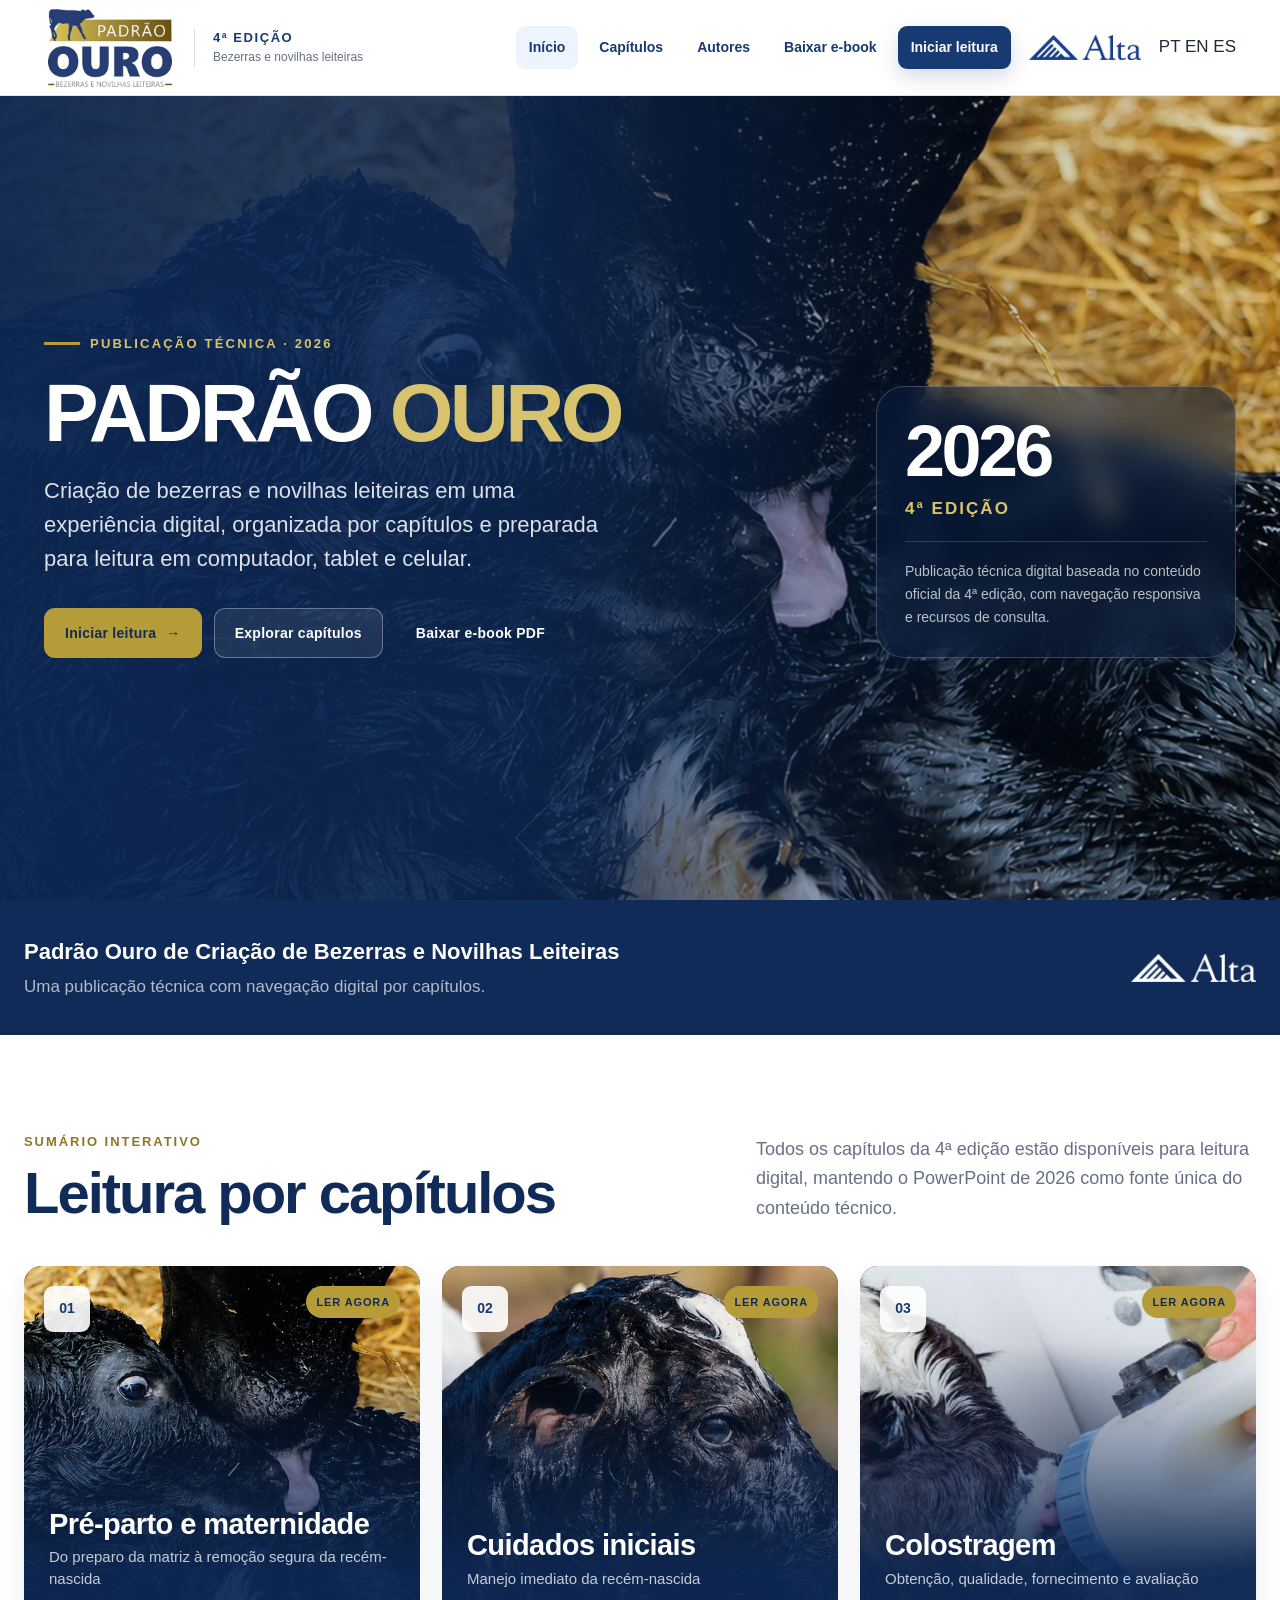
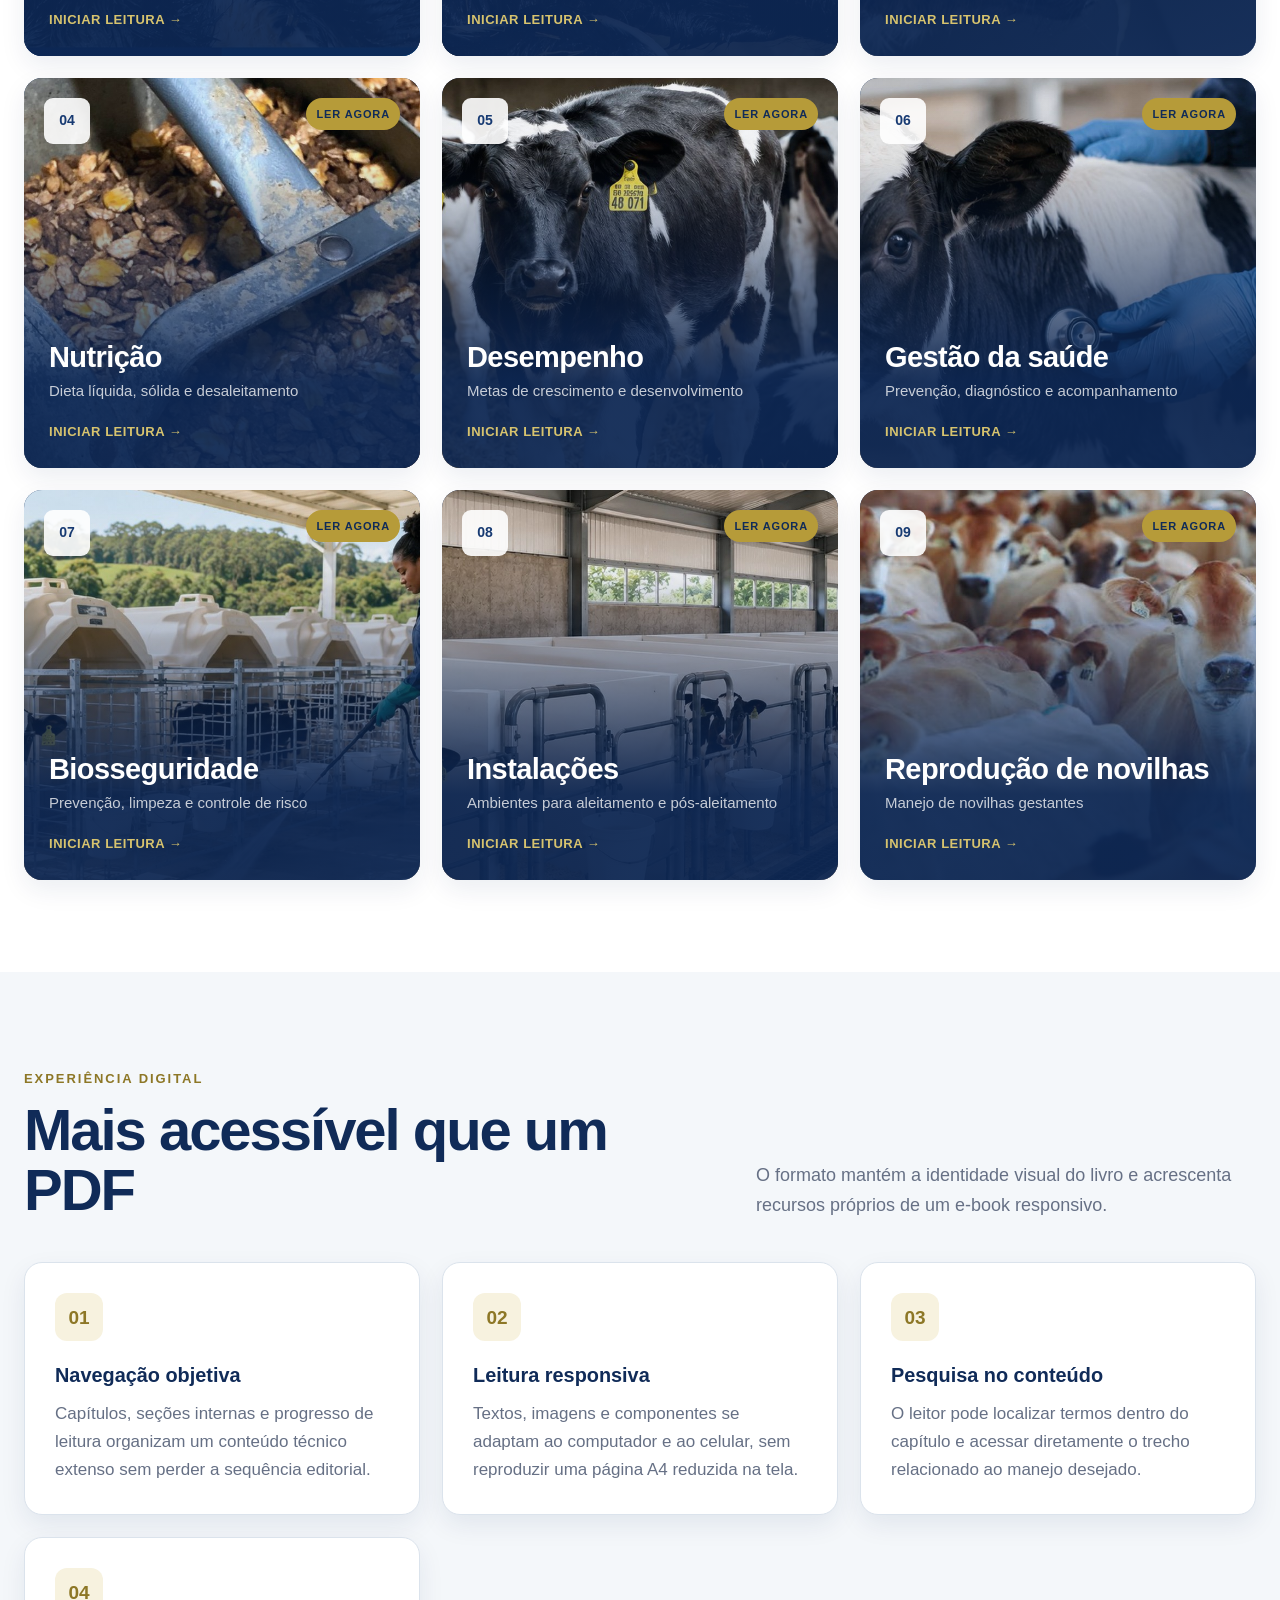
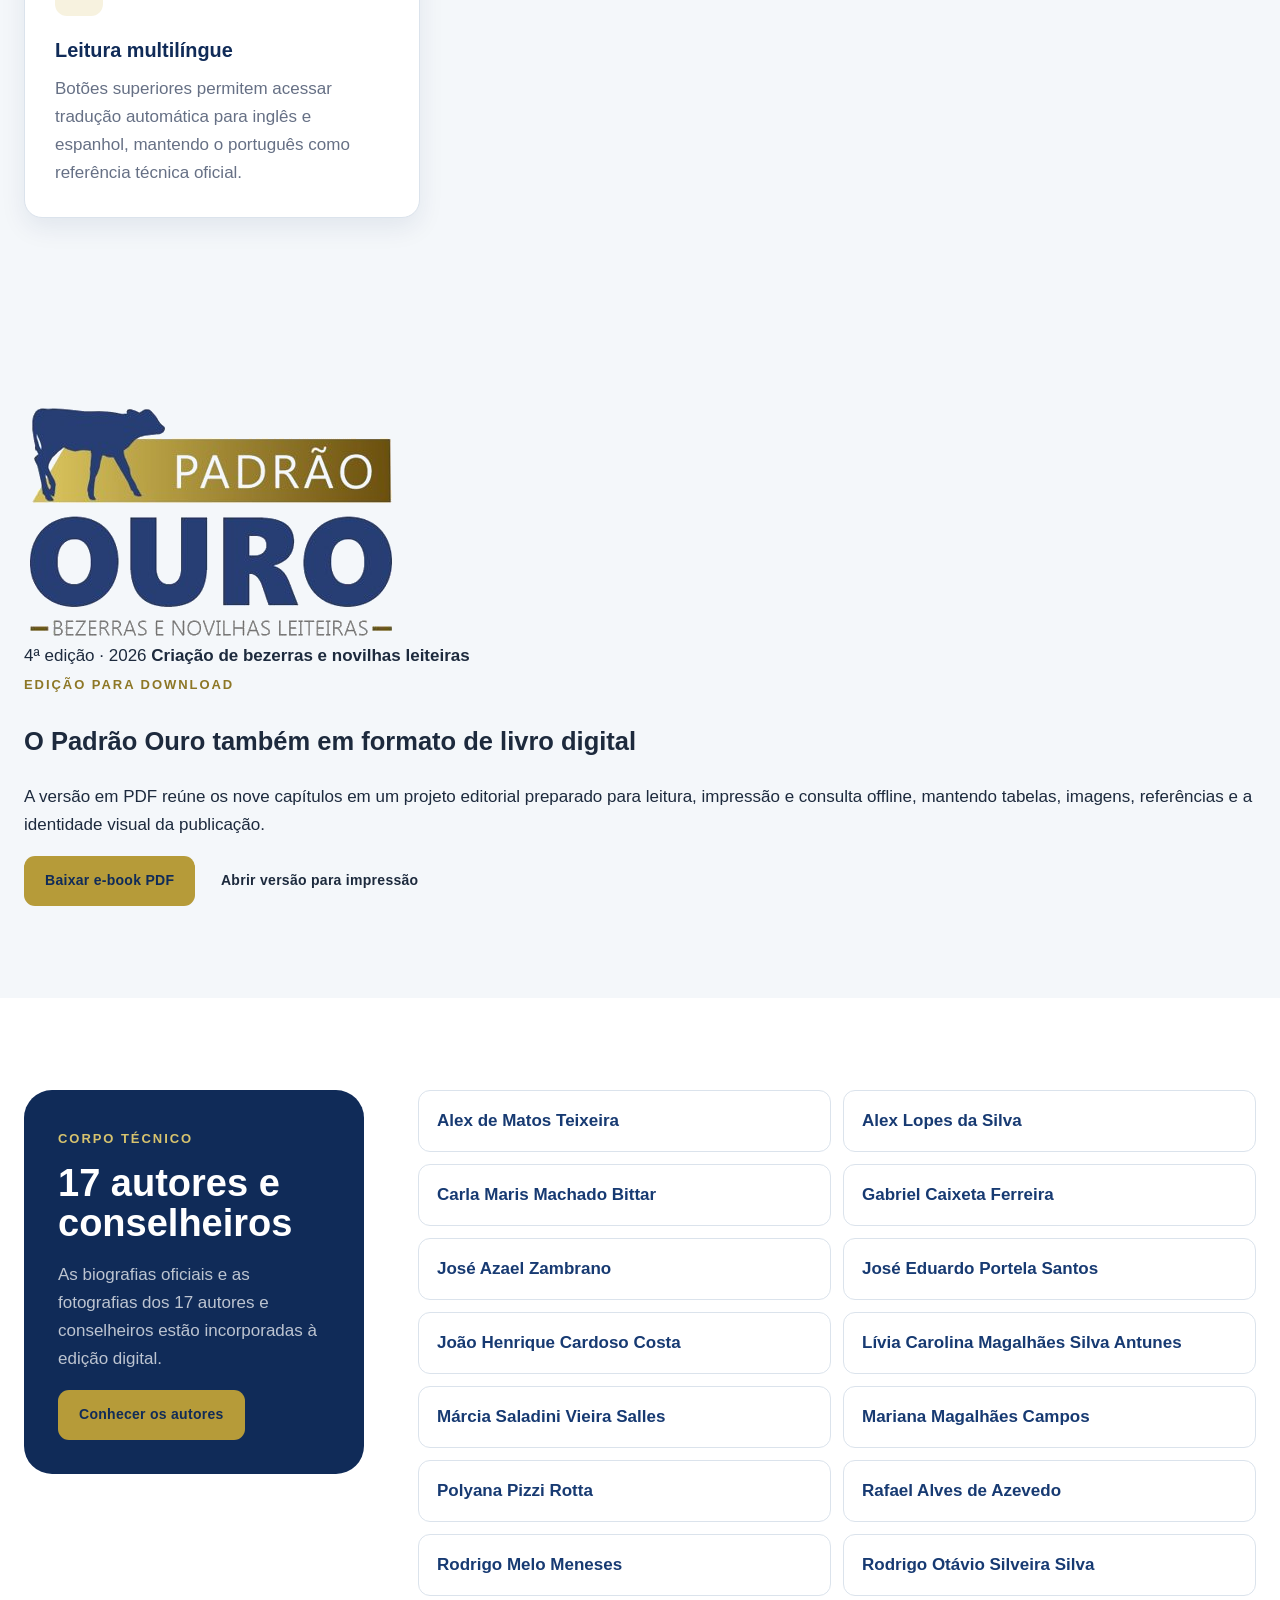
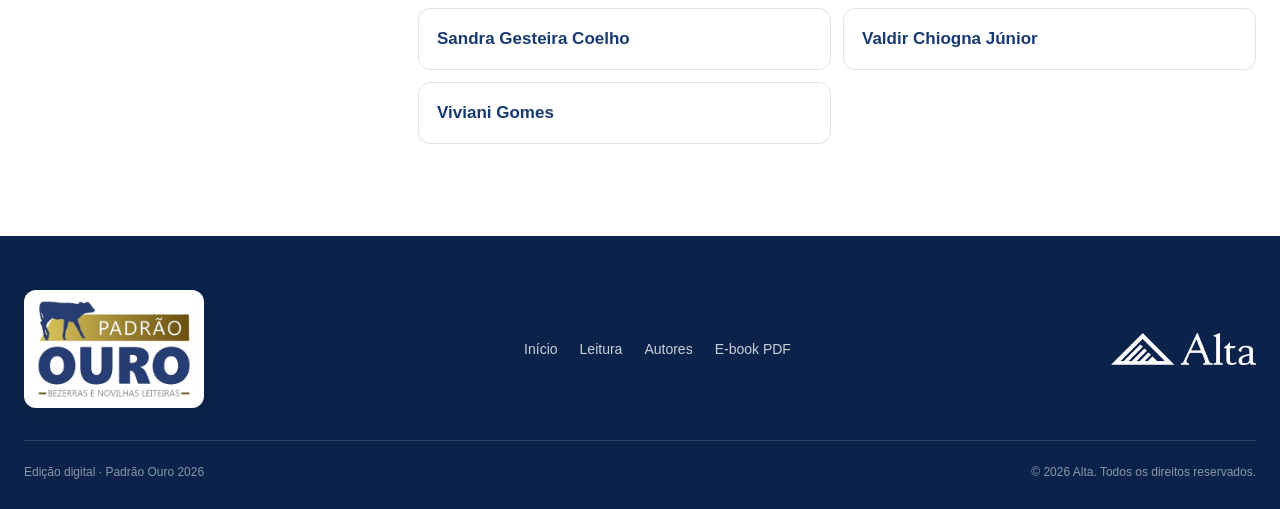
==== index.html @ ead2f14b "Revisão institucional V10, idiomas e novo e-book" ====
<!DOCTYPE html>

<html lang="pt-BR">
<head>
<meta charset="utf-8"/>
<meta content="width=device-width,initial-scale=1" name="viewport"/>
<meta content="#102b58" name="theme-color"/>
<meta content="Padrão Ouro de Criação de Bezerras e Novilhas Leiteiras — 4ª edição, 2026." name="description"/>
<title>Padrão Ouro 2026</title>
<link href="style.css?v=10" rel="stylesheet"/>
<link href="manifest.webmanifest?v=10" rel="manifest"/><link href="favicon-32.png?v=10" rel="icon" sizes="32x32" type="image/png"/><link href="favicon-48.png?v=10" rel="icon" sizes="48x48" type="image/png"/><link href="apple-touch-icon.png?v=10" rel="apple-touch-icon" sizes="180x180"/><meta content="yes" name="apple-mobile-web-app-capable"/><meta content="default" name="apple-mobile-web-app-status-bar-style"/><meta content="Padrão Ouro" name="apple-mobile-web-app-title"/><meta content="website" property="og:type"/><meta content="Padrão Ouro 2026" property="og:title"/><meta content="Padrão Ouro de Criação de Bezerras e Novilhas Leiteiras — 4ª edição, 2026." property="og:description"/><meta content="https://altaleite.github.io/padrao-ouro/social-share.jpg?v=10" property="og:image"/><meta content="pt_BR" property="og:locale"/><meta content="summary_large_image" name="twitter:card"/><link href="https://altaleite.github.io/padrao-ouro/" rel="canonical"/><link href="https://altaleite.github.io/padrao-ouro/" hreflang="pt-BR" rel="alternate"/><link href="https://altaleite.github.io/padrao-ouro/?lang=en" hreflang="en" rel="alternate"/><link href="https://altaleite.github.io/padrao-ouro/?lang=es" hreflang="es" rel="alternate"/><link href="https://altaleite.github.io/padrao-ouro/" hreflang="x-default" rel="alternate"/><meta content="en_US" property="og:locale:alternate"/><meta content="es_ES" property="og:locale:alternate"/><script type="application/ld+json">{"@context": "https://schema.org", "@type": "Book", "name": "Padrão Ouro de Criação de Bezerras e Novilhas Leiteiras", "alternateName": "Padrão Ouro 2026", "inLanguage": "pt-BR", "datePublished": "2026", "bookEdition": "4ª edição", "url": "https://altaleite.github.io/padrao-ouro/", "image": "https://altaleite.github.io/padrao-ouro/social-share.jpg", "publisher": {"@type": "Organization", "name": "Alta", "url": "https://www.altagenetics.com.br/"}, "author": [{"@type": "Person", "name": "Alex de Matos Teixeira"}, {"@type": "Person", "name": "Alex Lopes da Silva"}, {"@type": "Person", "name": "Carla Maris Machado Bittar"}, {"@type": "Person", "name": "Gabriel Caixeta Ferreira"}, {"@type": "Person", "name": "José Azael Zambrano"}, {"@type": "Person", "name": "José Eduardo Portela Santos"}, {"@type": "Person", "name": "João Henrique Cardoso Costa"}, {"@type": "Person", "name": "Lívia Carolina Magalhães Silva Antunes"}, {"@type": "Person", "name": "Márcia Saladini Vieira Salles"}, {"@type": "Person", "name": "Mariana Magalhães Campos"}, {"@type": "Person", "name": "Polyana Pizzi Rotta"}, {"@type": "Person", "name": "Rafael Alves de Azevedo"}, {"@type": "Person", "name": "Rodrigo Melo Meneses"}, {"@type": "Person", "name": "Rodrigo Otávio Silveira Silva"}, {"@type": "Person", "name": "Sandra Gesteira Coelho"}, {"@type": "Person", "name": "Valdir Chiogna Júnior"}, {"@type": "Person", "name": "Viviani Gomes"}]}</script></head>
<body>
<a class="skip-link" href="#conteudo">Pular para o conteúdo</a>
<header class="site-header public-header">
<div class="header-inner">
<a aria-label="Página inicial do Padrão Ouro" class="brand-lockup" href="index.html">
<img alt="Padrão Ouro" class="po-logo po-logo-compact" src="padrao-ouro-sem-alta.png"/>
<span aria-hidden="true" class="brand-divider"></span>
<span class="brand-meta">
<strong>4ª edição</strong>
<span>Bezerras e novilhas leiteiras</span>
</span>
</a>
<div class="header-end">
<nav aria-label="Navegação principal" class="main-nav"><a aria-current="page" href="index.html">Início</a><a href="index.html#capitulos">Capítulos</a><a href="autores.html">Autores</a><a class="nav-ebook" download="Padrao_Ouro_2026_Ebook.pdf" href="Padrao_Ouro_2026_Ebook.pdf?v=10">Baixar e-book</a><a class="nav-cta" href="leitura.html">Iniciar leitura</a><a class="nav-install" data-install-app="" hidden="" href="#">Instalar</a></nav>
<img alt="Alta" class="header-alta" src="alta-azul.png"/>
<button aria-expanded="false" aria-label="Abrir menu" class="mobile-toggle"><span></span></button>
</div>
</div>
</header>
<main id="conteudo">
<section class="hero">
<div class="hero-inner">
<div class="hero-copy">
<span class="eyebrow">Publicação técnica · 2026</span>
<h1>Padrão <span class="gold">Ouro</span></h1>
<p class="lead">Criação de bezerras e novilhas leiteiras em uma experiência digital, organizada por capítulos e preparada para leitura em computador, tablet e celular.</p>
<div class="hero-actions">
<a class="btn btn-primary" href="leitura.html">Iniciar leitura <span aria-hidden="true">→</span></a>
<a class="btn btn-secondary" href="#capitulos">Explorar capítulos</a>
<a class="btn btn-ebook" download="Padrao_Ouro_2026_Ebook.pdf" href="Padrao_Ouro_2026_Ebook.pdf?v=10">Baixar e-book PDF</a></div>
</div>
<aside aria-label="Informações da edição" class="hero-edition">
<div class="edition-number">2026</div>
<div class="edition-label">4ª edição</div>
<p class="edition-note">Publicação técnica digital baseada no conteúdo oficial da 4ª edição, com navegação responsiva e recursos de consulta.</p>
</aside>
</div>
</section>
<section aria-label="Realização" class="project-strip">
<div class="project-strip-inner">
<div>
<strong>Padrão Ouro de Criação de Bezerras e Novilhas Leiteiras</strong>
<p>Uma publicação técnica com navegação digital por capítulos.</p>
</div>
<img alt="Alta" src="alta-branca.png"/>
</div>
</section>
<section class="section white" id="capitulos">
<div class="section-inner">
<div class="section-heading">
<div>
<span class="section-kicker">Sumário interativo</span>
<h2>Leitura por capítulos</h2>
</div>
<p>Todos os capítulos da 4ª edição estão disponíveis para leitura digital, mantendo o PowerPoint de 2026 como fonte única do conteúdo técnico.</p>
</div>
<div class="chapter-grid" data-chapter-grid="">
<a aria-label="Ler capítulo 01: Pré-parto e maternidade" class="chapter-card available" data-title="pré-parto e maternidade" href="leitura.html" style="--card-image:url('pre-parto-maternidade.jpg')"><div class="chapter-card-body"><span class="chapter-number">01</span><span class="chapter-status">Ler agora</span><h3>Pré-parto e maternidade</h3><p>Do preparo da matriz à remoção segura da recém-nascida</p><span class="chapter-link">Iniciar leitura →</span></div></a><a aria-label="Ler capítulo 02: Cuidados iniciais" class="chapter-card available" data-title="cuidados iniciais" href="cuidados-iniciais.html" style="--card-image:url('cuidados-iniciais.jpg')"><div class="chapter-card-body"><span class="chapter-number">02</span><span class="chapter-status">Ler agora</span><h3>Cuidados iniciais</h3><p>Manejo imediato da recém-nascida</p><span class="chapter-link">Iniciar leitura →</span></div></a><a aria-label="Ler capítulo 03: Colostragem" class="chapter-card available" data-title="colostragem" href="colostragem.html" style="--card-image:url('colostragem.jpg')"><div class="chapter-card-body"><span class="chapter-number">03</span><span class="chapter-status">Ler agora</span><h3>Colostragem</h3><p>Obtenção, qualidade, fornecimento e avaliação</p><span class="chapter-link">Iniciar leitura →</span></div></a><a aria-label="Ler capítulo 04: Nutrição" class="chapter-card available" data-title="nutrição" href="nutricao.html" style="--card-image:url('nutricao.jpg')"><div class="chapter-card-body"><span class="chapter-number">04</span><span class="chapter-status">Ler agora</span><h3>Nutrição</h3><p>Dieta líquida, sólida e desaleitamento</p><span class="chapter-link">Iniciar leitura →</span></div></a><a aria-label="Ler capítulo 05: Desempenho" class="chapter-card available" data-title="desempenho" href="desempenho.html" style="--card-image:url('desempenho.jpg')"><div class="chapter-card-body"><span class="chapter-number">05</span><span class="chapter-status">Ler agora</span><h3>Desempenho</h3><p>Metas de crescimento e desenvolvimento</p><span class="chapter-link">Iniciar leitura →</span></div></a><a aria-label="Ler capítulo 06: Gestão da saúde" class="chapter-card available" data-title="gestão da saúde" href="gestao-saude.html" style="--card-image:url('gestao-saude.jpg')"><div class="chapter-card-body"><span class="chapter-number">06</span><span class="chapter-status">Ler agora</span><h3>Gestão da saúde</h3><p>Prevenção, diagnóstico e acompanhamento</p><span class="chapter-link">Iniciar leitura →</span></div></a><a aria-label="Ler capítulo 07: Biosseguridade" class="chapter-card available" data-title="biosseguridade" href="biosseguridade.html" style="--card-image:url('biosseguridade.jpg')"><div class="chapter-card-body"><span class="chapter-number">07</span><span class="chapter-status">Ler agora</span><h3>Biosseguridade</h3><p>Prevenção, limpeza e controle de risco</p><span class="chapter-link">Iniciar leitura →</span></div></a><a aria-label="Ler capítulo 08: Instalações" class="chapter-card available" data-title="instalações" href="instalacoes.html" style="--card-image:url('instalacoes.jpg')"><div class="chapter-card-body"><span class="chapter-number">08</span><span class="chapter-status">Ler agora</span><h3>Instalações</h3><p>Ambientes para aleitamento e pós-aleitamento</p><span class="chapter-link">Iniciar leitura →</span></div></a><a aria-label="Ler capítulo 09: Reprodução de novilhas" class="chapter-card available" data-title="reprodução de novilhas" href="reproducao-novilhas.html" style="--card-image:url('reproducao-novilhas.jpg')"><div class="chapter-card-body"><span class="chapter-number">09</span><span class="chapter-status">Ler agora</span><h3>Reprodução de novilhas</h3><p>Manejo de novilhas gestantes</p><span class="chapter-link">Iniciar leitura →</span></div></a>
</div>
</div>
</section>
<section class="section">
<div class="section-inner">
<div class="section-heading">
<div>
<span class="section-kicker">Experiência digital</span>
<h2>Mais acessível que um PDF</h2>
</div>
<p>O formato mantém a identidade visual do livro e acrescenta recursos próprios de um e-book responsivo.</p>
</div>
<div class="feature-grid">
<article class="feature">
<div class="feature-icon">01</div>
<h3>Navegação objetiva</h3>
<p>Capítulos, seções internas e progresso de leitura organizam um conteúdo técnico extenso sem perder a sequência editorial.</p>
</article>
<article class="feature">
<div class="feature-icon">02</div>
<h3>Leitura responsiva</h3>
<p>Textos, imagens e componentes se adaptam ao computador e ao celular, sem reproduzir uma página A4 reduzida na tela.</p>
</article>
<article class="feature">
<div class="feature-icon">03</div>
<h3>Pesquisa no conteúdo</h3>
<p>O leitor pode localizar termos dentro do capítulo e acessar diretamente o trecho relacionado ao manejo desejado.</p>
</article>
<article class="feature feature-language"><div class="feature-icon">04</div><h3>Leitura multilíngue</h3><p>Botões superiores permitem acessar tradução automática para inglês e espanhol, mantendo o português como referência técnica oficial.</p></article></div>
</div>
</section>
<section class="section ebook-section" id="ebook">
<div class="section-inner ebook-showcase">
<div aria-hidden="true" class="ebook-visual">
<div class="ebook-cover-mockup">
<img alt="" src="padrao-ouro-sem-alta.png"/>
<span>4ª edição · 2026</span>
<strong>Criação de bezerras e novilhas leiteiras</strong>
</div>
</div>
<div class="ebook-copy">
<span class="section-kicker">Edição para download</span>
<h2>O Padrão Ouro também em formato de livro digital</h2>
<p>A versão em PDF reúne os nove capítulos em um projeto editorial preparado para leitura, impressão e consulta offline, mantendo tabelas, imagens, referências e a identidade visual da publicação.</p>
<div class="ebook-actions">
<a class="btn btn-primary" download="Padrao_Ouro_2026_Ebook.pdf" href="Padrao_Ouro_2026_Ebook.pdf?v=10">Baixar e-book PDF</a>
<a class="btn btn-outline" href="ebook.html?v=10">Abrir versão para impressão</a>
</div>
</div>
</div>
</section><section class="section white">
<div class="section-inner authors-preview">
<aside class="authors-panel">
<span class="section-kicker" style="color:#d7c36e">Corpo técnico</span>
<h2>17 autores e conselheiros</h2>
<p>As biografias oficiais e as fotografias dos 17 autores e conselheiros estão incorporadas à edição digital.</p>
<a class="btn btn-primary" href="autores.html">Conhecer os autores</a>
</aside>
<div class="author-name-grid" data-author-names="">
<div class="author-name">Alex de Matos Teixeira</div>
<div class="author-name">Alex Lopes da Silva</div>
<div class="author-name">Carla Maris Machado Bittar</div>
<div class="author-name">Gabriel Caixeta Ferreira</div>
<div class="author-name">José Azael Zambrano</div>
<div class="author-name">José Eduardo Portela Santos</div>
<div class="author-name">João Henrique Cardoso Costa</div>
<div class="author-name">Lívia Carolina Magalhães Silva Antunes</div>
<div class="author-name">Márcia Saladini Vieira Salles</div>
<div class="author-name">Mariana Magalhães Campos</div>
<div class="author-name">Polyana Pizzi Rotta</div>
<div class="author-name">Rafael Alves de Azevedo</div>
<div class="author-name">Rodrigo Melo Meneses</div>
<div class="author-name">Rodrigo Otávio Silveira Silva</div>
<div class="author-name">Sandra Gesteira Coelho</div>
<div class="author-name">Valdir Chiogna Júnior</div>
<div class="author-name">Viviani Gomes</div>
</div>
</div>
</section>
</main>
<footer class="site-footer">
<div class="footer-inner">
<div class="footer-top">
<img alt="Padrão Ouro" class="footer-po" src="padrao-ouro-sem-alta.png"/>
<nav aria-label="Links do rodapé" class="footer-links">
<a href="index.html">Início</a>
<a href="leitura.html">Leitura</a>
<a href="autores.html">Autores</a>
<a download="Padrao_Ouro_2026_Ebook.pdf" href="Padrao_Ouro_2026_Ebook.pdf?v=10">E-book PDF</a></nav>
<img alt="Alta" class="footer-alta" src="alta-branca.png"/>
</div>
<div class="footer-bottom">
<span>Edição digital · Padrão Ouro 2026</span>
<span>© <span data-year=""></span> Alta. Todos os direitos reservados.</span>
</div>
</div>
</footer>
<script src="content.js?v=10"></script>
<script src="site.js?v=10"></script>
<script src="translate.js?v=10"></script></body>
</html>
---- style.css ----
:root {
  --blue-950: #102b58;
  --blue-900: #173a72;
  --blue-800: #24477f;
  --blue-700: #2d5798;
  --blue-600: #1769a8;
  --blue-500: #087fc3;
  --gold-700: #8d7726;
  --gold-600: #a58b2c;
  --gold: #a58b2c;
  --gold-500: #b69b39;
  --gold-300: #d7c36e;
  --ink: #1d2a3d;
  --ink-soft: #526176;
  --muted: #667085;
  --line: #dbe3ec;
  --paper: #ffffff;
  --canvas: #f4f7fa;
  --soft-blue: #eef4fb;
  --soft-gold: #f7f2df;
  --shadow-sm: 0 10px 26px rgba(16, 43, 88, .08);
  --shadow-lg: 0 24px 70px rgba(16, 43, 88, .18);
  --radius-sm: 10px;
  --radius-md: 18px;
  --radius-lg: 28px;
  --max: 1240px;
  --header-h: 96px;
}

* { box-sizing: border-box; }
html { scroll-behavior: smooth; }
body {
  margin: 0;
  color: var(--ink);
  background: var(--canvas);
  font-family: "Segoe UI", Arial, Helvetica, sans-serif;
  font-size: 17px;
  line-height: 1.65;
  -webkit-font-smoothing: antialiased;
}
img { display: block; max-width: 100%; }
a { color: inherit; text-decoration: none; }
button, input { font: inherit; }

.skip-link {
  position: fixed; left: 1rem; top: -5rem; z-index: 9999;
  padding: .75rem 1rem; background: white; border-radius: 8px;
  box-shadow: var(--shadow-sm);
}
.skip-link:focus { top: 1rem; }

.site-header {
  height: var(--header-h);
  position: sticky; top: 0; z-index: 100;
  background: rgba(255,255,255,.94);
  border-bottom: 1px solid rgba(219,227,236,.95);
  backdrop-filter: blur(12px);
}
.header-inner {
  height: 100%; max-width: var(--max); margin: 0 auto; padding: 0 24px;
  display: flex; align-items: center; justify-content: space-between; gap: 24px;
}
.header-end { display: flex; align-items: center; gap: 18px; min-width: 0; }
.header-alta { width: 112px; max-height: 34px; object-fit: contain; flex: 0 0 auto; }
.public-header .brand-lockup { flex: 0 1 auto; }
.reader-site-header .brand-lockup { align-self: stretch; }
.reader-site-header .brand-lockup .po-logo-full { align-self: center; }
.brand-lockup { display: flex; align-items: center; gap: 18px; min-width: 0; }
.brand-lockup .po-logo { display: block; height: auto; object-fit: contain; flex: 0 0 auto; }
.brand-lockup .po-logo-compact { width: 132px; max-height: 82px; }
.brand-lockup .po-logo-full { width: 100px; max-height: 88px; }
.brand-divider { width: 1px; height: 38px; background: var(--line); }
.brand-meta { line-height: 1.15; }
.brand-meta strong {
  display: block; font-size: 13px; letter-spacing: .12em;
  text-transform: uppercase; color: var(--blue-900);
}
.brand-meta span { display: block; font-size: 12px; color: var(--muted); margin-top: 5px; }
.main-nav { display: flex; align-items: center; gap: 8px; }
.main-nav a {
  font-size: 14px; font-weight: 700; color: var(--blue-900);
  padding: 10px 13px; border-radius: 9px;
}
.main-nav a:hover, .main-nav a[aria-current="page"] { background: var(--soft-blue); }
.nav-cta {
  color: white !important; background: var(--blue-900) !important;
  box-shadow: 0 8px 20px rgba(23,58,114,.18);
}
.mobile-toggle {
  display: none; border: 0; background: var(--soft-blue); color: var(--blue-900);
  width: 44px; height: 44px; border-radius: 10px; cursor: pointer;
}
.mobile-toggle span, .mobile-toggle::before, .mobile-toggle::after {
  content: ""; display: block; width: 20px; height: 2px;
  background: currentColor; margin: 4px auto; border-radius: 2px;
}

.hero {
  position: relative; min-height: calc(100svh - var(--header-h));
  display: grid; align-items: center; overflow: hidden;
  color: white; background: var(--blue-950);
  --reader-cover: url("pre-parto-maternidade.jpg");
}
.hero::before {
  content: ""; position: absolute; inset: 0;
  background:
    linear-gradient(90deg, rgba(13,39,83,.96) 0%, rgba(13,39,83,.85) 42%, rgba(13,39,83,.24) 76%, rgba(13,39,83,.12) 100%),
    url("hero.jpg") center/cover no-repeat;
}
.hero::after {
  content: ""; position: absolute; inset: auto -8vw -33vh auto;
  width: 56vw; height: 56vw; border: 1px solid rgba(255,255,255,.12);
  transform: rotate(45deg);
}
.hero-inner {
  position: relative; z-index: 2; max-width: var(--max); width: 100%;
  margin: 0 auto; padding: 84px 24px 96px;
  display: grid; grid-template-columns: minmax(0, 650px) 1fr; gap: 64px;
}
.hero-copy { align-self: center; }
.eyebrow {
  display: inline-flex; align-items: center; gap: 10px;
  color: var(--gold-300); font-size: 13px; font-weight: 800;
  letter-spacing: .17em; text-transform: uppercase;
}
.eyebrow::before { content: ""; width: 36px; height: 3px; background: var(--gold-500); }
.hero h1 {
  margin: 20px 0 18px; max-width: 620px;
  font-size: clamp(48px, 6.4vw, 88px); line-height: .95;
  letter-spacing: -.045em; text-transform: uppercase;
}
.hero h1 .gold { color: var(--gold-300); }
.hero .lead {
  max-width: 580px; font-size: clamp(18px, 2vw, 22px);
  color: rgba(255,255,255,.86); line-height: 1.55;
}
.hero-actions { display: flex; flex-wrap: wrap; gap: 12px; margin-top: 32px; }
.btn {
  display: inline-flex; align-items: center; justify-content: center; gap: 10px;
  min-height: 50px; padding: 0 20px; border-radius: 11px;
  font-weight: 800; font-size: 14px; letter-spacing: .02em;
  border: 1px solid transparent; transition: .2s ease;
}
.btn:hover { transform: translateY(-2px); }
.btn-primary { background: var(--gold-500); color: var(--blue-950); }
.btn-secondary { background: rgba(255,255,255,.08); border-color: rgba(255,255,255,.32); color: white; }
.hero-edition {
  align-self: end; justify-self: end; width: min(360px, 100%);
  padding: 28px; border: 1px solid rgba(255,255,255,.2); border-radius: var(--radius-lg);
  background: rgba(9,33,72,.48); backdrop-filter: blur(14px);
  box-shadow: var(--shadow-lg);
}
.hero-edition .edition-number {
  font-size: 72px; line-height: 1; font-weight: 900; letter-spacing: -.05em;
}
.hero-edition .edition-label {
  color: var(--gold-300); font-weight: 800; text-transform: uppercase;
  letter-spacing: .12em; margin-top: 8px;
}
.hero-edition .edition-note {
  margin: 18px 0 0; padding-top: 18px; border-top: 1px solid rgba(255,255,255,.16);
  font-size: 14px; color: rgba(255,255,255,.72);
}
.hero-alta { display: none; }

.section { padding: 92px 24px; }
.section.white { background: white; }
.section-inner { max-width: var(--max); margin: 0 auto; }
.section-heading {
  display: grid; grid-template-columns: 1fr minmax(260px, 500px); gap: 48px;
  align-items: end; margin-bottom: 42px;
}
.section-kicker {
  color: var(--gold-700); font-size: 13px; font-weight: 900;
  letter-spacing: .15em; text-transform: uppercase;
}
.section-heading h2 {
  margin: 8px 0 0; color: var(--blue-950);
  font-size: clamp(34px, 5vw, 58px); line-height: 1.04; letter-spacing: -.035em;
}
.section-heading p { margin: 0; color: var(--muted); font-size: 18px; }

.chapter-grid {
  display: grid; grid-template-columns: repeat(3, minmax(0,1fr)); gap: 22px;
}
.chapter-card {
  position: relative; overflow: hidden; min-height: 390px;
  border-radius: var(--radius-md); background: var(--blue-950);
  box-shadow: var(--shadow-sm); isolation: isolate;
  transition: transform .25s ease, box-shadow .25s ease;
}
.chapter-card:hover { transform: translateY(-6px); box-shadow: var(--shadow-lg); }
.chapter-card::before {
  content: ""; position: absolute; inset: 0; z-index: -2;
  background: var(--card-image) center/cover no-repeat;
  transform: scale(1.01); transition: transform .5s ease;
}
.chapter-card:hover::before { transform: scale(1.05); }
.chapter-card::after {
  content: ""; position: absolute; inset: 0; z-index: -1;
  background: linear-gradient(180deg, rgba(13,39,83,.05) 20%, rgba(13,39,83,.94) 78%);
}
.chapter-card-body {
  height: 100%; min-height: 390px; padding: 25px;
  display: flex; flex-direction: column; justify-content: flex-end;
  color: white;
}
.chapter-number {
  position: absolute; top: 20px; left: 20px;
  min-width: 46px; height: 46px; padding: 0 12px;
  display: inline-grid; place-items: center;
  background: rgba(255,255,255,.9); color: var(--blue-900);
  border-radius: 9px; font-size: 14px; font-weight: 900;
}
.chapter-status {
  position: absolute; top: 20px; right: 20px;
  padding: 7px 10px; border-radius: 999px;
  font-size: 11px; font-weight: 900; letter-spacing: .08em; text-transform: uppercase;
  background: rgba(13,39,83,.72); border: 1px solid rgba(255,255,255,.25);
}
.chapter-card.available .chapter-status { background: var(--gold-500); color: var(--blue-950); border: 0; }
.chapter-card h3 { margin: 0 0 7px; font-size: 29px; line-height: 1.04; letter-spacing: -.02em; }
.chapter-card p { margin: 0; color: rgba(255,255,255,.76); line-height: 1.45; font-size: 15px; }
.chapter-card .chapter-link {
  margin-top: 20px; font-size: 13px; font-weight: 900; color: var(--gold-300);
  letter-spacing: .04em; text-transform: uppercase;
}

.project-strip {
  background: var(--blue-950); color: white;
  padding: 34px 24px;
}
.project-strip-inner {
  max-width: var(--max); margin: 0 auto;
  display: flex; align-items: center; justify-content: space-between; gap: 28px;
}
.project-strip strong { font-size: 22px; }
.project-strip p { margin: 3px 0 0; color: rgba(255,255,255,.68); }
.project-strip img { width: 125px; }

.feature-grid { display: grid; grid-template-columns: repeat(3,1fr); gap: 22px; }
.feature {
  background: white; border: 1px solid var(--line); border-radius: var(--radius-md);
  padding: 30px; box-shadow: var(--shadow-sm);
}
.feature-icon {
  width: 48px; height: 48px; border-radius: 12px;
  display: grid; place-items: center; background: var(--soft-gold);
  color: var(--gold-700); font-weight: 900; font-size: 19px;
}
.feature h3 { color: var(--blue-950); margin: 18px 0 8px; }
.feature p { color: var(--muted); margin: 0; }

.authors-preview {
  display: grid; grid-template-columns: 340px 1fr; gap: 54px; align-items: start;
}
.authors-panel {
  background: var(--blue-950); color: white; padding: 34px;
  border-radius: var(--radius-lg); position: sticky; top: calc(var(--header-h) + 24px);
}
.authors-panel h2 { margin: 12px 0; font-size: 38px; line-height: 1.05; }
.authors-panel p { color: rgba(255,255,255,.72); }
.author-name-grid { display: grid; grid-template-columns: repeat(2,1fr); gap: 12px; }
.author-name {
  background: white; border: 1px solid var(--line); border-radius: 12px;
  padding: 16px 18px; color: var(--blue-900); font-weight: 750;
}

.site-footer { background: #0b234b; color: white; padding: 54px 24px 26px; }
.footer-inner { max-width: var(--max); margin: 0 auto; }
.footer-top {
  display: flex; justify-content: space-between; align-items: center; gap: 30px;
  padding-bottom: 32px; border-bottom: 1px solid rgba(255,255,255,.14);
}
.footer-po { width: 180px; filter: drop-shadow(0 6px 12px rgba(0,0,0,.12)); }
.footer-alta { width: 145px; }
.footer-links { display: flex; gap: 22px; font-size: 14px; color: rgba(255,255,255,.78); }
.footer-bottom {
  display: flex; justify-content: space-between; gap: 20px;
  padding-top: 22px; font-size: 12px; color: rgba(255,255,255,.52);
}

/* Reader */
.reader-page { background: #eef2f6; }
.read-progress {
  position: fixed; top: 0; left: 0; z-index: 1000; height: 4px; width: 0;
  background: linear-gradient(90deg,var(--gold-500),var(--gold-300));
}
.reader-shell {
  max-width: 1500px; margin: 0 auto; min-height: calc(100vh - var(--header-h));
  display: grid; grid-template-columns: 300px minmax(0,1fr);
}
.reader-sidebar {
  position: sticky; top: var(--header-h); height: calc(100vh - var(--header-h));
  padding: 26px 20px 30px; overflow-y: auto;
  background: #f8fafc; border-right: 1px solid var(--line);
}
.reader-sidebar .side-label {
  margin: 0 10px 10px; color: var(--muted); font-size: 11px;
  font-weight: 900; letter-spacing: .14em; text-transform: uppercase;
}
.chapter-nav { margin-bottom: 26px; }
.chapter-nav a {
  display: flex; gap: 12px; align-items: flex-start; padding: 11px 10px;
  border-radius: 10px; color: var(--muted); font-size: 13px; line-height: 1.3;
}
.chapter-nav a:hover { background: var(--soft-blue); color: var(--blue-900); }
.chapter-nav a.active { color: var(--blue-900); background: white; box-shadow: var(--shadow-sm); font-weight: 800; }
.chapter-nav .nav-num {
  color: var(--gold-700); font-weight: 900; min-width: 24px;
}
.section-nav a {
  display: block; padding: 8px 10px 8px 22px;
  color: #617086; font-size: 13px; border-left: 2px solid var(--line);
}
.section-nav a:hover, .section-nav a.active {
  color: var(--blue-900); border-left-color: var(--gold-500); background: var(--soft-gold);
}
.side-search { display: block; margin: 0 8px 15px; position: relative; }
.side-search::before { content: "⌕"; position: absolute; left: 11px; top: 5px; color: var(--muted); font-size: 19px; }
.side-search input {
  width: 100%; min-width: 0; border: 1px solid var(--line); background: white;
  border-radius: 9px; padding: 9px 10px 9px 34px; outline: none; font-size: 13px;
}
.side-search input:focus { border-color: var(--blue-500); box-shadow: 0 0 0 3px rgba(8,127,195,.1); }
.visually-hidden {
  position: absolute !important; width: 1px; height: 1px; padding: 0; margin: -1px;
  overflow: hidden; clip: rect(0,0,0,0); white-space: nowrap; border: 0;
}
.reader-main { min-width: 0; }
.reader-hero {
  min-height: 480px; position: relative; overflow: hidden; color: white;
  display: flex; align-items: flex-end;
  background: var(--blue-950);
}
.reader-hero::before {
  content: ""; position: absolute; inset: 0;
  background:
    linear-gradient(180deg, rgba(13,39,83,.05) 10%, rgba(13,39,83,.92) 92%),
    var(--reader-cover) center/cover no-repeat;
}
.reader-hero-content {
  position: relative; z-index: 1; padding: 52px clamp(26px,5vw,72px); width: 100%;
}
.reader-hero .chapter-index {
  display: inline-flex; align-items: center; gap: 9px;
  color: var(--gold-300); font-size: 12px; font-weight: 900; letter-spacing: .14em; text-transform: uppercase;
}
.reader-hero h1 {
  margin: 12px 0 10px; font-size: clamp(45px,6vw,76px);
  line-height: .96; letter-spacing: -.045em; text-transform: uppercase;
}
.reader-hero p { margin: 0; max-width: 700px; color: rgba(255,255,255,.78); font-size: 19px; }

.reader-toolbar {
  position: sticky; top: var(--header-h); z-index: 40;
  padding: 13px clamp(20px,4vw,58px); background: rgba(255,255,255,.96);
  border-bottom: 1px solid var(--line); backdrop-filter: blur(10px);
  display: flex; align-items: center; justify-content: flex-start; gap: 20px;
}
.reader-toolbar .current { font-size: 13px; font-weight: 800; color: var(--blue-900); }
.reader-search {
  width: min(360px,50vw); position: relative;
}
.reader-search input {
  width: 100%; border: 1px solid var(--line); background: #f8fafc;
  border-radius: 10px; padding: 10px 14px 10px 38px; outline: none;
}
.reader-search input:focus { border-color: var(--blue-500); box-shadow: 0 0 0 3px rgba(8,127,195,.12); }
.reader-search::before { content: "⌕"; position: absolute; left: 13px; top: 7px; color: var(--muted); font-size: 20px; }

.article {
  width: min(860px, calc(100% - 48px)); margin: 0 auto; padding: 64px 0 96px;
}
.article-intro {
  margin-bottom: 48px; padding: 27px 30px; border-left: 5px solid var(--gold-500);
  background: white; border-radius: 0 var(--radius-md) var(--radius-md) 0;
  box-shadow: var(--shadow-sm); color: var(--muted);
}
.content-section {
  scroll-margin-top: calc(var(--header-h) + 90px);
  background: white; border: 1px solid var(--line);
  border-radius: var(--radius-md); margin-bottom: 24px; overflow: hidden;
  box-shadow: 0 8px 22px rgba(16,43,88,.05);
}
.content-section-header {
  display: flex; align-items: center; justify-content: space-between; gap: 18px;
  padding: 23px 28px; border-bottom: 1px solid var(--line);
  background: linear-gradient(90deg,var(--soft-blue),white);
}
.content-section h2 {
  margin: 0; color: var(--blue-950); font-size: 25px; line-height: 1.12; letter-spacing: -.018em;
}
.source-tag {
  display: none;
  color: var(--muted); font-size: 10px; letter-spacing: .08em;
  text-transform: uppercase; white-space: nowrap; opacity: .65;
}
.content-section-body {
  padding: 28px;
  text-align: justify;
  text-justify: inter-word;
  hyphens: auto;
}
.gold-list { list-style: none; padding: 0; margin: 0; display: grid; gap: 18px; }
.gold-list li {
  position: relative; padding-left: 28px; color: #29384d;
  text-align: justify;
  text-align-last: left;
  text-justify: inter-word;
  hyphens: auto;
}
.gold-list li::before {
  content: ""; position: absolute; left: 0; top: .7em;
  width: 9px; height: 9px; transform: rotate(45deg);
  background: var(--gold-500);
}
.gold-list .subheading {
  padding: 13px 16px; background: var(--soft-gold); border-radius: 10px;
  color: var(--blue-950); font-weight: 900; font-size: 18px;
  text-align: left; hyphens: none;
}
.gold-list .subheading::before { display: none; }
.content-section.search-hidden { display: none; }
.search-empty {
  display: none; text-align: center; padding: 50px 24px; background: white;
  border-radius: var(--radius-md); color: var(--muted);
}
.reader-next {
  margin-top: 38px; padding: 28px; background: var(--blue-950); color: white;
  border-radius: var(--radius-md); display: flex; justify-content: space-between; align-items: center; gap: 22px;
}
.reader-next span { color: var(--gold-300); font-size: 12px; font-weight: 900; letter-spacing: .12em; text-transform: uppercase; }
.reader-next strong { display: block; font-size: 25px; margin-top: 4px; }
.reader-next .lock { color: rgba(255,255,255,.58); font-size: 13px; }

/* Authors */
.page-hero {
  padding: 86px 24px 70px; background: var(--blue-950); color: white;
  position: relative; overflow: hidden;
}
.page-hero::after {
  content: ""; position: absolute; right: -120px; top: -180px;
  width: 480px; height: 480px; border: 80px solid rgba(255,255,255,.035); transform: rotate(45deg);
}
.page-hero-inner { position: relative; z-index: 1; max-width: var(--max); margin: 0 auto; }
.page-hero h1 { margin: 10px 0; font-size: clamp(46px,7vw,76px); line-height: 1; letter-spacing: -.04em; }
.page-hero p { max-width: 720px; color: rgba(255,255,255,.72); font-size: 19px; }
.author-cards { display: grid; grid-template-columns: repeat(2,1fr); gap: 20px; }
.author-card {
  background: white; border: 1px solid var(--line); border-radius: var(--radius-md);
  padding: 28px; box-shadow: var(--shadow-sm);
}
.author-card-top { display: flex; gap: 18px; align-items: center; margin-bottom: 18px; }
.author-avatar {
  width: 62px; height: 62px; border-radius: 50%; flex: 0 0 auto;
  background: linear-gradient(135deg,var(--blue-900),var(--blue-500));
  color: white; display: grid; place-items: center; font-weight: 900; font-size: 20px;
}
.author-card h2 { margin: 0; color: var(--blue-950); font-size: 22px; line-height: 1.15; }
.author-card p { color: #4b5c73; font-size: 15px; line-height: 1.65; }
.author-card a { color: var(--blue-700); font-weight: 800; font-size: 14px; word-break: break-word; }

/* Small screens */
@media (max-width: 1050px) {
  .chapter-grid { grid-template-columns: repeat(2,1fr); }
  .feature-grid { grid-template-columns: 1fr 1fr; }
  .hero-inner { grid-template-columns: 1fr; }
  .hero-edition { justify-self: start; }
  .authors-preview { grid-template-columns: 1fr; }
  .authors-panel { position: static; }
  .reader-shell { grid-template-columns: 250px minmax(0,1fr); }
}
@media (max-width: 820px) {
  :root { --header-h: 82px; }
  .site-header { height: var(--header-h); }
  .brand-lockup .po-logo-compact { width: 104px; max-height: 68px; }
  .brand-lockup .po-logo-full { width: 76px; max-height: 72px; }
  .header-end { gap: 10px; }
  .header-alta { width: 82px; max-height: 25px; }
  .brand-meta, .brand-divider { display: none; }
  .mobile-toggle { display: block; }
  .main-nav {
    display: none; position: fixed; left: 14px; right: 14px; top: calc(var(--header-h) + 8px);
    background: white; border: 1px solid var(--line); border-radius: 14px; padding: 10px;
    flex-direction: column; align-items: stretch; box-shadow: var(--shadow-lg);
  }
  .main-nav.open { display: flex; }
  .main-nav a { padding: 13px 14px; }
  .hero { min-height: auto; }
  .hero-inner { padding: 80px 22px 74px; }
  .hero h1 { font-size: clamp(45px,13vw,70px); }
  .hero-edition { display: none; }
  .section { padding: 70px 20px; }
  .section-heading { grid-template-columns: 1fr; gap: 18px; }
  .chapter-grid, .feature-grid, .author-name-grid, .author-cards { grid-template-columns: 1fr; }
  .project-strip-inner, .footer-top, .footer-bottom { align-items: flex-start; flex-direction: column; }
  .footer-links { flex-wrap: wrap; }
  .reader-shell { display: block; }
  .reader-sidebar {
    position: fixed; top: var(--header-h); left: -310px; z-index: 90;
    width: 300px; transition: left .25s ease; box-shadow: var(--shadow-lg);
  }
  .reader-sidebar.open { left: 0; }
  .reader-toolbar { top: var(--header-h); }
  .reader-toolbar .current { display: none; }
  .reader-toolbar::before {
    content: "☰"; cursor: pointer; color: var(--blue-900); font-weight: 900;
    padding: 8px 10px; background: var(--soft-blue); border-radius: 8px;
  }
  .reader-hero { min-height: 420px; }
  .reader-hero-content { padding: 42px 24px; }
  .article { width: min(100% - 28px, 860px); padding-top: 40px; }
  .content-section-header, .content-section-body { padding: 22px; }
  .source-tag { display: none; }
}
@media (max-width: 520px) {
  body { font-size: 16px; }
  .header-inner { padding: 0 12px; gap: 10px; }
  .header-alta { width: 70px; }
  .public-header .brand-lockup .po-logo-compact { width: 90px; }
  .hero-actions { flex-direction: column; }
  .btn { width: 100%; }
  .chapter-card, .chapter-card-body { min-height: 350px; }
  .reader-hero h1 { font-size: 42px; }
  .reader-next { align-items: flex-start; flex-direction: column; }
}
@media print {
  .site-header, .reader-sidebar, .reader-toolbar, .read-progress, .site-footer { display: none !important; }
  body, .reader-page { background: white; }
  .reader-shell { display: block; }
  .reader-hero { min-height: 270px; break-after: page; }
  .article { width: 100%; padding: 0; }
  .content-section { box-shadow: none; break-inside: avoid; }
  .source-tag { display: none; }
}

/* Contraste da marca Padrão Ouro no rodapé escuro. */
.footer-po {
  background: #ffffff;
  border-radius: 12px;
  padding: 9px 12px;
}

.reader-next-link { text-decoration: none; color: white; transition: transform .2s ease, box-shadow .2s ease; }
.reader-next-link:hover { transform: translateY(-2px); box-shadow: 0 16px 34px rgba(6,24,55,.18); }
.reader-arrow { font-size: 34px; color: var(--gold-300); font-weight: 800; }


/* Complete-edition content components */
.content-section-body {
  display: grid;
  gap: 24px;
}

.gold-paragraph {
  display: grid;
  grid-template-columns: 11px minmax(0, 1fr);
  gap: 17px;
  align-items: start;
}

.gold-paragraph > span {
  width: 9px;
  height: 9px;
  margin-top: .72em;
  transform: rotate(45deg);
  background: var(--gold-500);
}

.gold-paragraph p {
  margin: 0;
  color: #29384d;
  text-align: justify;
  text-align-last: left;
  text-justify: inter-word;
  hyphens: auto;
  text-wrap: pretty;
}

.content-subheading {
  margin: 14px 0 2px;
  padding: 15px 18px;
  border-left: 4px solid var(--gold-500);
  border-radius: 9px;
  background: var(--soft-gold);
  color: var(--blue-950);
  font-size: 18px;
  line-height: 1.3;
}

.content-block {
  display: grid;
  gap: 14px;
}

.block-title {
  margin: 0;
  font-size: clamp(1.05rem, 2vw, 1.35rem);
  line-height: 1.25;
  font-weight: 850;
  color: var(--blue-900);
  text-transform: uppercase;
  letter-spacing: .025em;
  text-wrap: balance;
}

.item-notes {
  display: grid;
  gap: 7px;
  padding: 0 3px;
}

.item-notes p {
  margin: 0;
  color: var(--ink-soft);
  font-size: .92rem;
  line-height: 1.45;
}

.table-scroll {
  position: relative;
  overflow-x: auto;
  border: 1px solid rgba(11, 42, 93, .10);
  border-radius: 16px;
  background: white;
  box-shadow: 0 16px 38px rgba(11, 42, 93, .08);
  scrollbar-color: var(--gold-500) #e9eef5;
  scrollbar-width: thin;
}

.table-scroll:focus-visible {
  outline: 3px solid rgba(8, 127, 195, .22);
  outline-offset: 3px;
}

.technical-table {
  width: 100%;
  min-width: 680px;
  border-collapse: separate;
  border-spacing: 0;
  background: white;
  font-size: 14px;
  line-height: 1.35;
}

.content-table-block.is-compact .technical-table {
  min-width: 560px;
}

.technical-table thead th {
  background: linear-gradient(135deg, var(--blue-900), var(--blue-500));
  color: white;
  font-weight: 800;
  text-align: center;
  vertical-align: middle;
  text-wrap: balance;
}

.technical-table th,
.technical-table td {
  padding: 13px 14px;
  border-right: 1px solid rgba(11, 42, 93, .08);
  border-bottom: 1px solid rgba(11, 42, 93, .09);
  text-align: center;
  vertical-align: middle;
  hyphens: none;
}

.technical-table th:last-child,
.technical-table td:last-child {
  border-right: 0;
}

.technical-table tbody tr:last-child td {
  border-bottom: 0;
}

.technical-table tbody tr:nth-child(even) td {
  background: rgba(8, 92, 177, .035);
}

.technical-table tbody td:first-child {
  font-weight: 750;
  color: var(--blue-900);
}

.technical-table.highlight-last-row tbody tr:last-child td {
  background: rgba(182, 155, 57, .14);
  color: var(--blue-950);
  font-weight: 850;
}

.card-grid {
  display: grid;
  gap: 18px;
}

.card-grid.columns-2 { grid-template-columns: repeat(2, minmax(0, 1fr)); }
.card-grid.columns-3 { grid-template-columns: repeat(3, minmax(0, 1fr)); }
.card-grid.columns-4 { grid-template-columns: repeat(4, minmax(0, 1fr)); }

.info-card {
  position: relative;
  overflow: hidden;
  display: grid;
  align-content: start;
  gap: 10px;
  min-height: 150px;
  padding: 22px;
  border: 1px solid rgba(8, 92, 177, .16);
  border-radius: 20px;
  background:
    linear-gradient(145deg, rgba(8, 92, 177, .08), rgba(255, 255, 255, .94) 64%),
    white;
  box-shadow: 0 14px 30px rgba(11, 42, 93, .08);
}

.info-card::after {
  content: "";
  position: absolute;
  right: -42px;
  bottom: -54px;
  width: 118px;
  height: 118px;
  border: 1px solid rgba(182, 155, 57, .26);
  transform: rotate(45deg);
}

.card-eyebrow {
  margin: 0;
  color: var(--gold-700);
  font-size: .78rem;
  font-weight: 850;
  text-transform: uppercase;
  letter-spacing: .08em;
}

.card-title {
  margin: 0;
  color: var(--blue-950);
  font-size: clamp(1.45rem, 3vw, 2.05rem);
  line-height: 1;
  font-weight: 900;
}

.card-meta {
  margin: 0;
  color: var(--blue-700);
  font-weight: 800;
}

.card-text {
  margin: 0;
  color: var(--ink);
  line-height: 1.45;
}

.content-figure {
  display: grid;
  gap: 10px;
  margin: 2px 0;
  padding: 10px;
  border: 1px solid var(--line);
  border-radius: 15px;
  background: #f8fafc;
}

.content-figure.wide,
.content-figure.split {
  max-width: none;
}

.figure-open {
  display: block;
  width: 100%;
  padding: 0;
  border: 0;
  border-radius: 11px;
  overflow: hidden;
  background: white;
  cursor: zoom-in;
}

.content-figure img {
  display: block;
  width: 100%;
  height: auto;
}

.content-figure.split img {
  max-height: 520px;
  object-fit: cover;
}

.content-figure figcaption {
  padding: 1px 5px 3px;
  color: var(--muted);
  font-size: 13px;
  line-height: 1.4;
  text-align: center;
}

/* Imagem usada como caixa de título, sem duplicar a foto no corpo do texto. */
.content-subheading.image-title {
  position: relative;
  min-height: 190px;
  display: flex;
  align-items: flex-end;
  overflow: hidden;
  margin-top: 16px;
  padding: 26px 28px;
  border: 0;
  border-radius: 16px;
  background: var(--blue-950);
  color: white;
  box-shadow: var(--shadow-sm);
  isolation: isolate;
}

.content-subheading.image-title::before {
  content: "";
  position: absolute;
  inset: 0;
  z-index: -2;
  background-image: var(--title-image);
  background-position: center 52%;
  background-size: cover;
  transform: scale(1.01);
}

.content-subheading.image-title::after {
  content: "";
  position: absolute;
  inset: 0;
  z-index: -1;
  background: linear-gradient(90deg, rgba(7, 31, 70, .96) 0%, rgba(7, 31, 70, .76) 42%, rgba(7, 31, 70, .18) 82%);
}

.content-subheading.image-title span {
  font-size: clamp(1.35rem, 3vw, 2rem);
  font-weight: 900;
  letter-spacing: .07em;
  text-transform: uppercase;
  text-shadow: 0 2px 12px rgba(0, 0, 0, .34);
}

.chapter-pagination {
  display: grid;
  grid-template-columns: repeat(2, minmax(0, 1fr));
  gap: 16px;
  margin-top: 38px;
}

.chapter-pager {
  min-height: 108px;
  padding: 22px;
  border-radius: var(--radius-md);
  background: var(--blue-950);
  color: white;
  text-decoration: none;
  display: flex;
  flex-direction: column;
  justify-content: center;
  transition: transform .2s ease, box-shadow .2s ease;
}

.chapter-pager:hover {
  transform: translateY(-2px);
  box-shadow: 0 16px 34px rgba(6, 24, 55, .18);
}

.chapter-pager span {
  color: var(--gold-300);
  font-size: 11px;
  font-weight: 900;
  letter-spacing: .1em;
  text-transform: uppercase;
}

.chapter-pager strong {
  margin-top: 7px;
  font-size: 19px;
  line-height: 1.2;
}

.chapter-pager.next { text-align: right; }

.figure-dialog {
  width: min(96vw, 1500px);
  max-height: 94vh;
  padding: 42px 12px 12px;
  border: 0;
  border-radius: 16px;
  background: white;
  box-shadow: 0 24px 80px rgba(0, 0, 0, .35);
}

.figure-dialog::backdrop { background: rgba(5, 20, 45, .78); }
.figure-dialog img { display: block; width: 100%; height: auto; max-height: calc(94vh - 58px); object-fit: contain; }
.dialog-close { position: absolute; right: 12px; top: 7px; width: 34px; height: 34px; border: 0; border-radius: 50%; background: var(--blue-950); color: white; font-size: 25px; line-height: 1; cursor: pointer; }

@media (max-width: 980px) {
  .article { width: min(100%, calc(100% - 28px)); }
  .card-grid.columns-3,
  .card-grid.columns-4 { grid-template-columns: repeat(2, minmax(0, 1fr)); }
}

@media (max-width: 720px) {
  .content-section-body { gap: 20px; }
  .gold-paragraph { grid-template-columns: 9px minmax(0, 1fr); gap: 13px; }
  .technical-table { min-width: 580px; font-size: 12px; }
  .technical-table th,
  .technical-table td { padding: 10px 11px; }
  .technical-table th:first-child,
  .technical-table td:first-child {
    position: sticky;
    left: 0;
    z-index: 1;
    background: white;
    box-shadow: 5px 0 9px rgba(11, 42, 93, .06);
  }
  .technical-table thead th:first-child {
    z-index: 2;
    color: white;
    background: var(--blue-900);
  }
  .technical-table tbody tr:nth-child(even) td:first-child { background: #f7f9fc; }
  .card-grid.columns-2,
  .card-grid.columns-3,
  .card-grid.columns-4 { grid-template-columns: 1fr; }
  .content-subheading.image-title { min-height: 160px; padding: 22px; }
  .chapter-pagination { grid-template-columns: 1fr; }
  .chapter-pager.next { text-align: left; }
  .content-figure { padding: 6px; }
}

/* ===== Revisão Mestre V7 ===== */
/* Títulos técnicos não herdam a justificação do corpo do texto. */
.content-table-block .block-title,
.content-card-block .block-title {
  text-align: center;
  text-align-last: center;
}

/* Conteúdo dos balões/cards centralizado. */
.info-card {
  justify-items: center;
  text-align: center;
}
.info-card .card-eyebrow,
.info-card .card-title,
.info-card .card-meta,
.info-card .card-text {
  width: 100%;
  text-align: center;
  text-align-last: center;
}
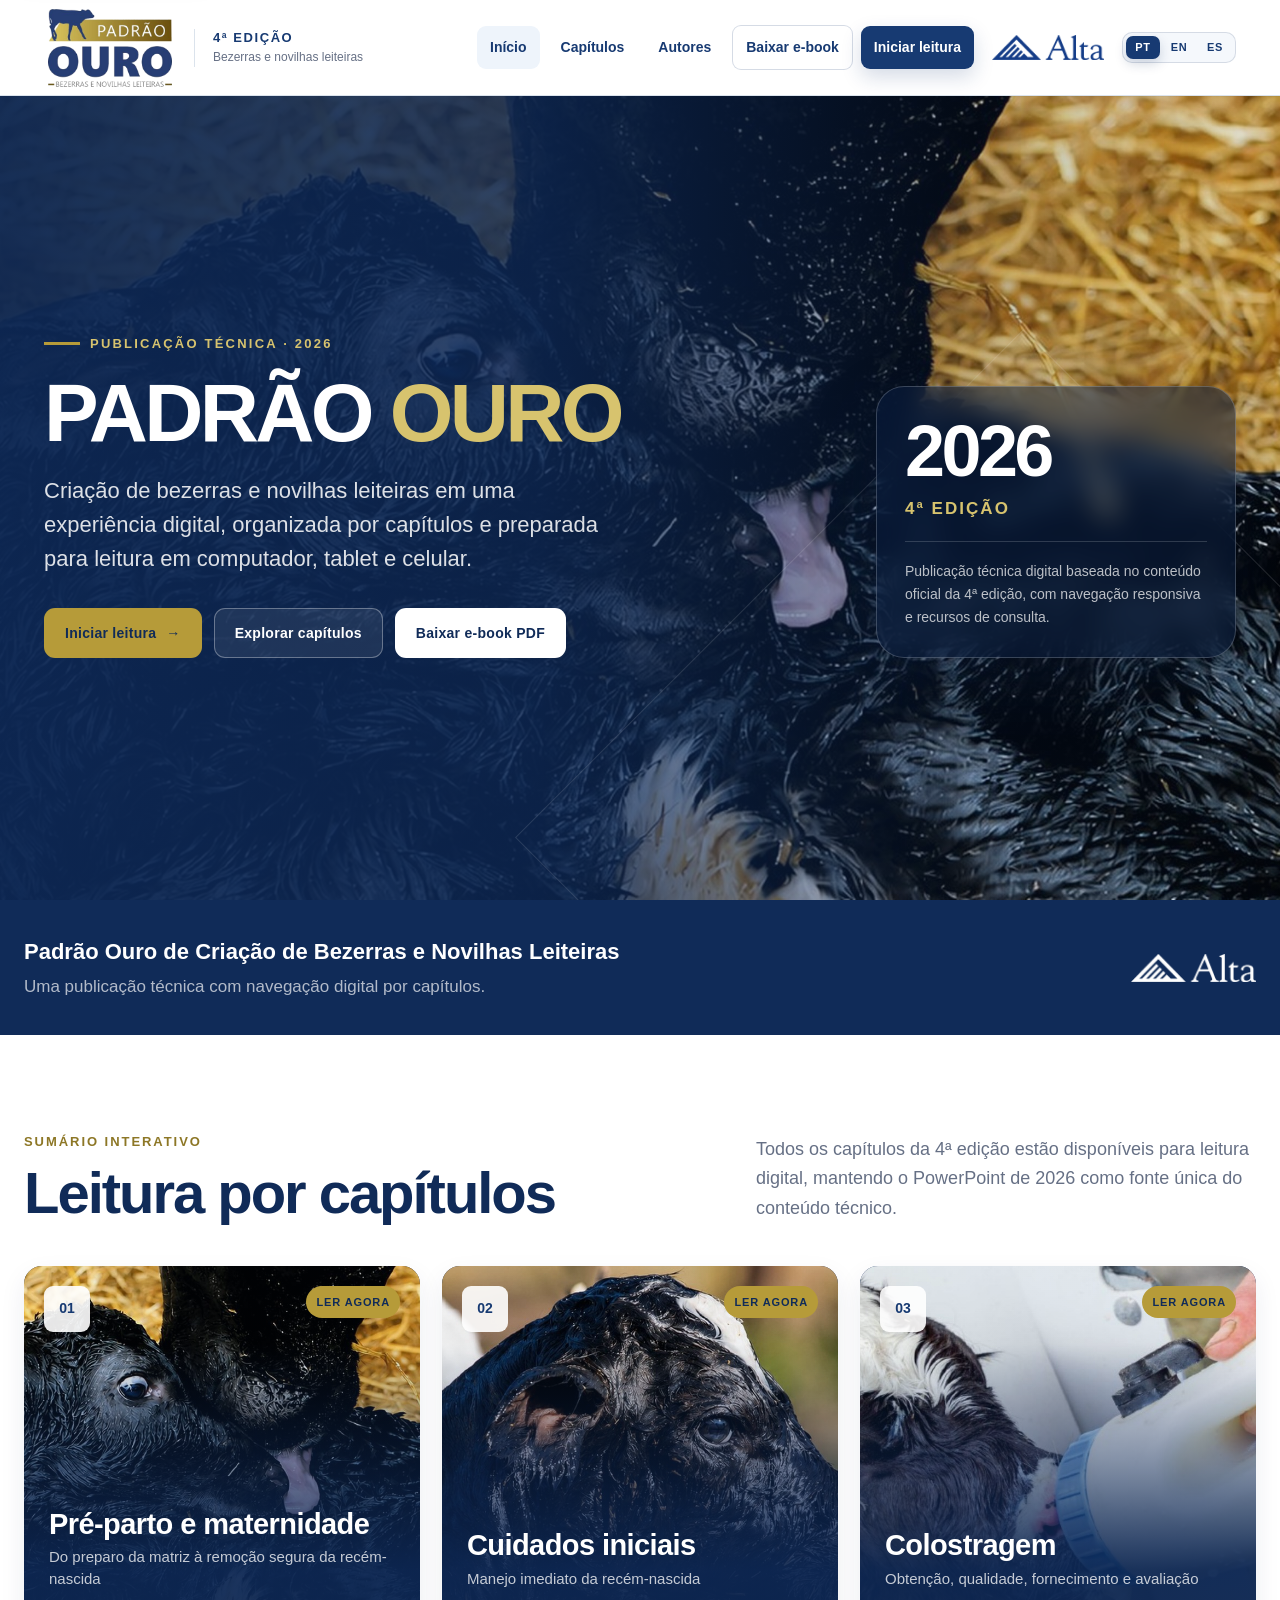
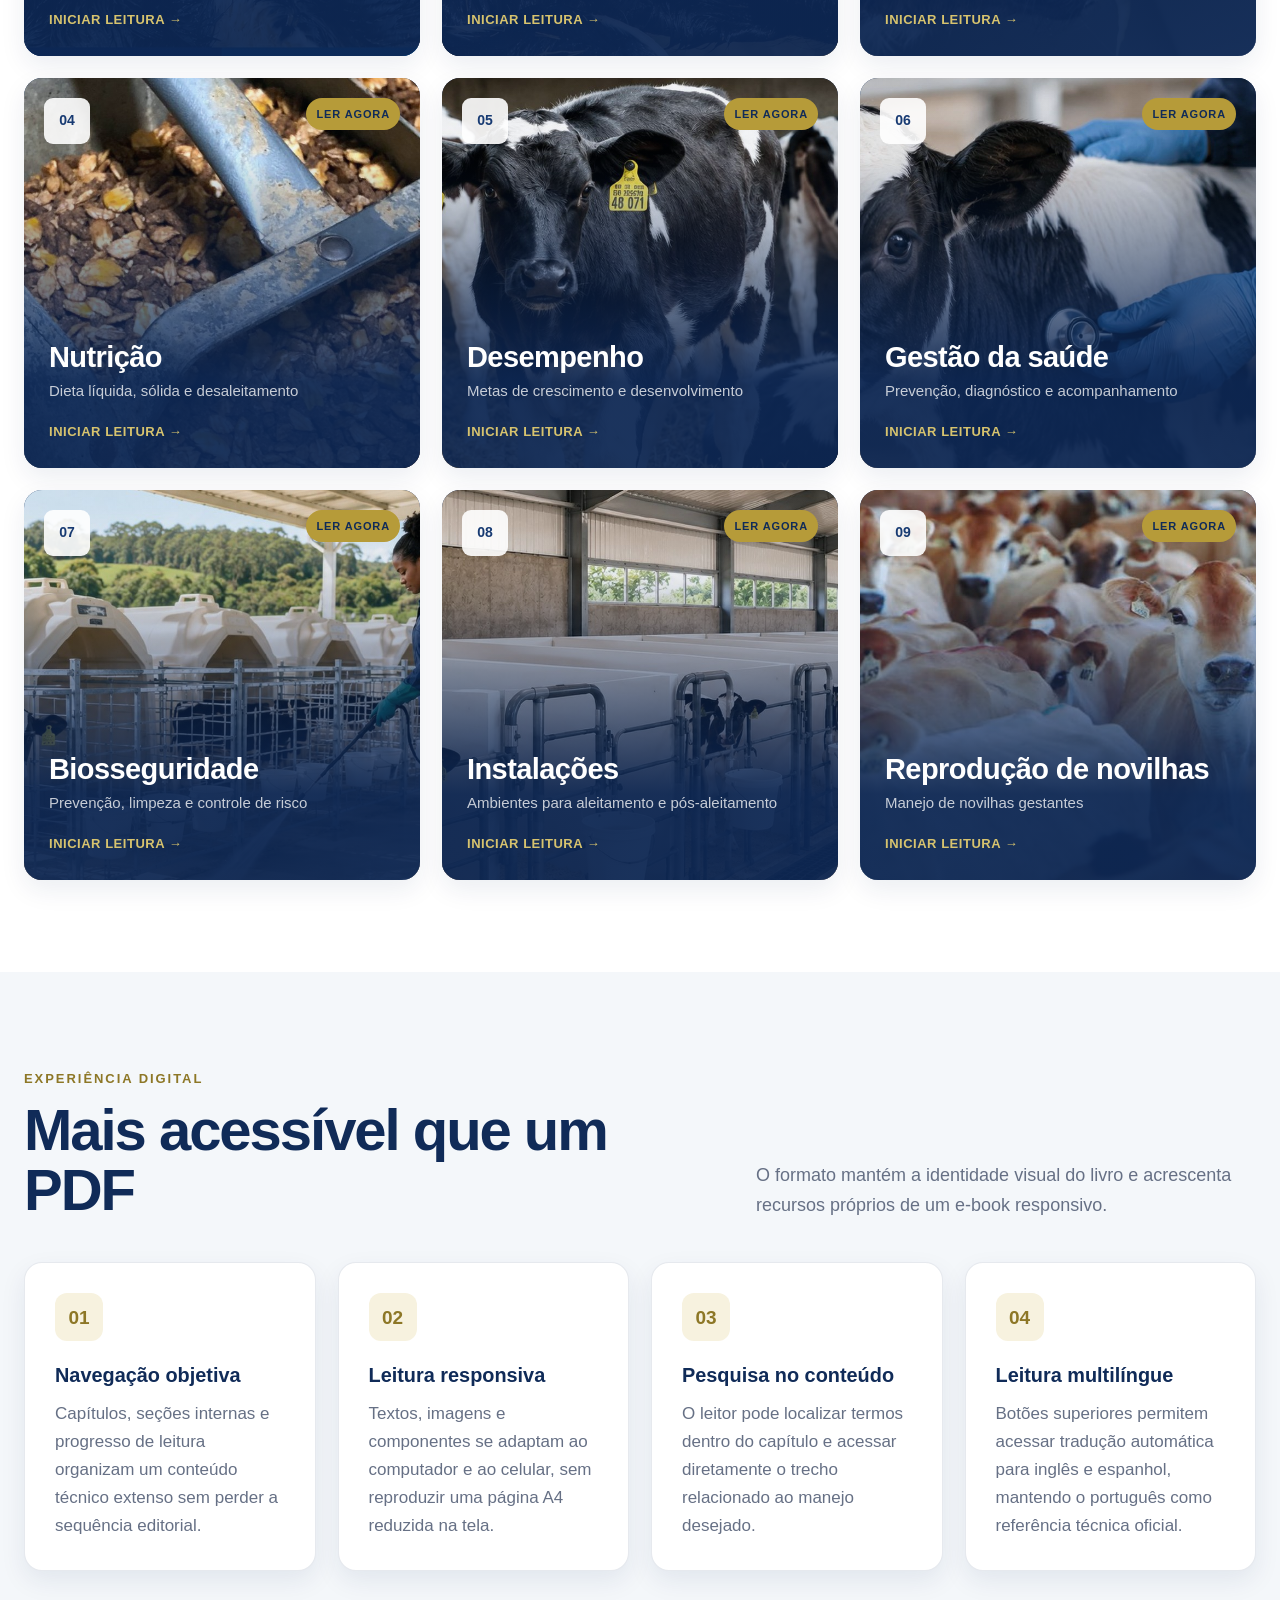
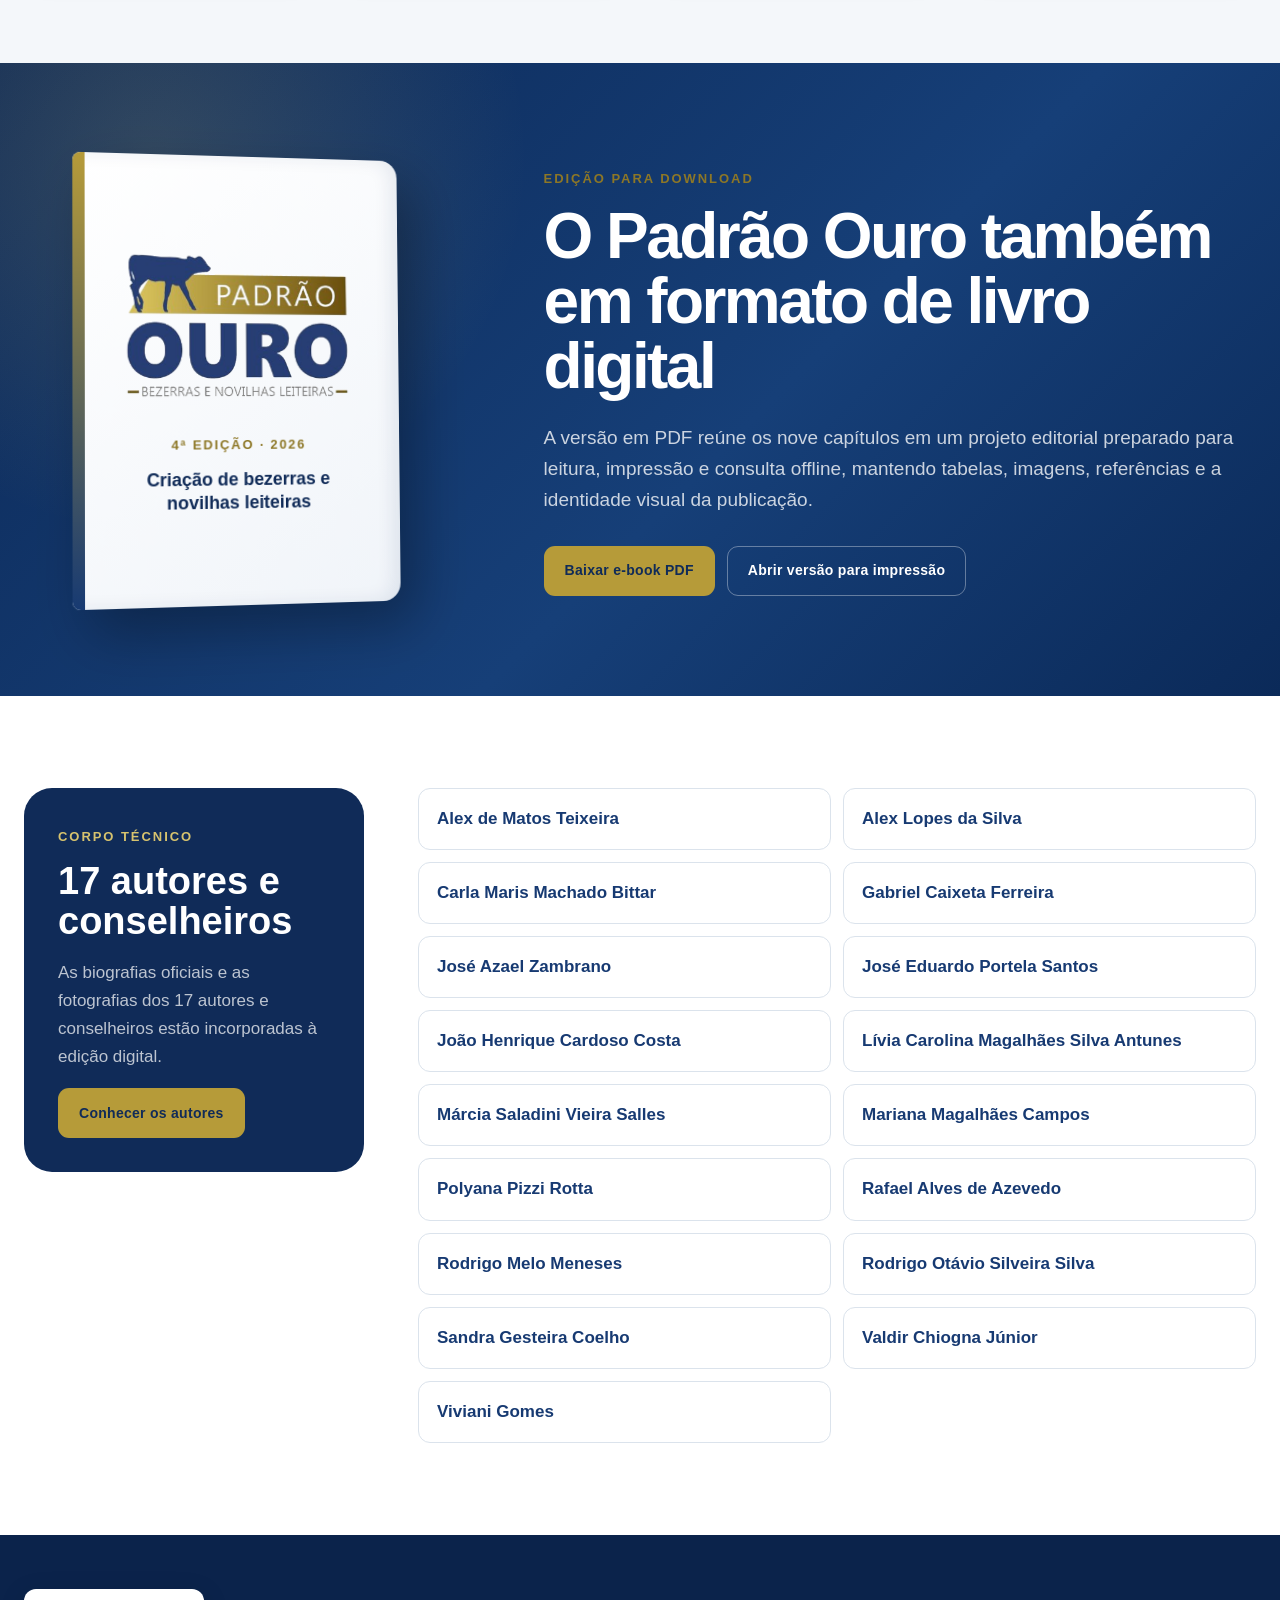
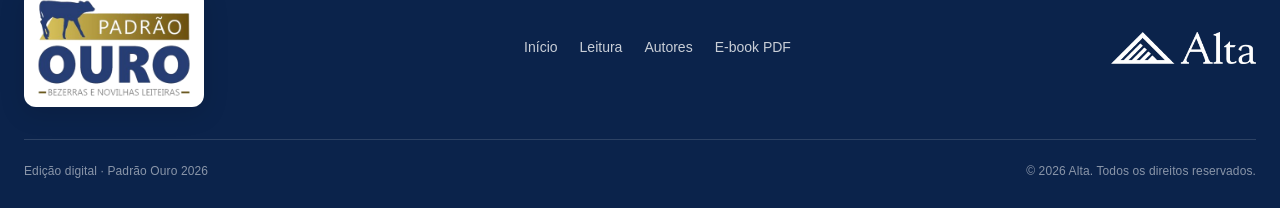
==== commit 4f8869eb: "Corrigir navegação e seletor de idiomas V10.1" ====
--- a/index.html
+++ b/index.html
@@ -7,8 +7,8 @@
 <meta content="#102b58" name="theme-color"/>
 <meta content="Padrão Ouro de Criação de Bezerras e Novilhas Leiteiras — 4ª edição, 2026." name="description"/>
 <title>Padrão Ouro 2026</title>
-<link href="style.css?v=10" rel="stylesheet"/>
-<link href="manifest.webmanifest?v=10" rel="manifest"/><link href="favicon-32.png?v=10" rel="icon" sizes="32x32" type="image/png"/><link href="favicon-48.png?v=10" rel="icon" sizes="48x48" type="image/png"/><link href="apple-touch-icon.png?v=10" rel="apple-touch-icon" sizes="180x180"/><meta content="yes" name="apple-mobile-web-app-capable"/><meta content="default" name="apple-mobile-web-app-status-bar-style"/><meta content="Padrão Ouro" name="apple-mobile-web-app-title"/><meta content="website" property="og:type"/><meta content="Padrão Ouro 2026" property="og:title"/><meta content="Padrão Ouro de Criação de Bezerras e Novilhas Leiteiras — 4ª edição, 2026." property="og:description"/><meta content="https://altaleite.github.io/padrao-ouro/social-share.jpg?v=10" property="og:image"/><meta content="pt_BR" property="og:locale"/><meta content="summary_large_image" name="twitter:card"/><link href="https://altaleite.github.io/padrao-ouro/" rel="canonical"/><link href="https://altaleite.github.io/padrao-ouro/" hreflang="pt-BR" rel="alternate"/><link href="https://altaleite.github.io/padrao-ouro/?lang=en" hreflang="en" rel="alternate"/><link href="https://altaleite.github.io/padrao-ouro/?lang=es" hreflang="es" rel="alternate"/><link href="https://altaleite.github.io/padrao-ouro/" hreflang="x-default" rel="alternate"/><meta content="en_US" property="og:locale:alternate"/><meta content="es_ES" property="og:locale:alternate"/><script type="application/ld+json">{"@context": "https://schema.org", "@type": "Book", "name": "Padrão Ouro de Criação de Bezerras e Novilhas Leiteiras", "alternateName": "Padrão Ouro 2026", "inLanguage": "pt-BR", "datePublished": "2026", "bookEdition": "4ª edição", "url": "https://altaleite.github.io/padrao-ouro/", "image": "https://altaleite.github.io/padrao-ouro/social-share.jpg", "publisher": {"@type": "Organization", "name": "Alta", "url": "https://www.altagenetics.com.br/"}, "author": [{"@type": "Person", "name": "Alex de Matos Teixeira"}, {"@type": "Person", "name": "Alex Lopes da Silva"}, {"@type": "Person", "name": "Carla Maris Machado Bittar"}, {"@type": "Person", "name": "Gabriel Caixeta Ferreira"}, {"@type": "Person", "name": "José Azael Zambrano"}, {"@type": "Person", "name": "José Eduardo Portela Santos"}, {"@type": "Person", "name": "João Henrique Cardoso Costa"}, {"@type": "Person", "name": "Lívia Carolina Magalhães Silva Antunes"}, {"@type": "Person", "name": "Márcia Saladini Vieira Salles"}, {"@type": "Person", "name": "Mariana Magalhães Campos"}, {"@type": "Person", "name": "Polyana Pizzi Rotta"}, {"@type": "Person", "name": "Rafael Alves de Azevedo"}, {"@type": "Person", "name": "Rodrigo Melo Meneses"}, {"@type": "Person", "name": "Rodrigo Otávio Silveira Silva"}, {"@type": "Person", "name": "Sandra Gesteira Coelho"}, {"@type": "Person", "name": "Valdir Chiogna Júnior"}, {"@type": "Person", "name": "Viviani Gomes"}]}</script></head>
+<link href="style.css?v=101" rel="stylesheet"/>
+<link href="manifest.webmanifest?v=101" rel="manifest"/><link href="favicon-32.png?v=101" rel="icon" sizes="32x32" type="image/png"/><link href="favicon-48.png?v=101" rel="icon" sizes="48x48" type="image/png"/><link href="apple-touch-icon.png?v=101" rel="apple-touch-icon" sizes="180x180"/><meta content="yes" name="apple-mobile-web-app-capable"/><meta content="default" name="apple-mobile-web-app-status-bar-style"/><meta content="Padrão Ouro" name="apple-mobile-web-app-title"/><meta content="website" property="og:type"/><meta content="Padrão Ouro 2026" property="og:title"/><meta content="Padrão Ouro de Criação de Bezerras e Novilhas Leiteiras — 4ª edição, 2026." property="og:description"/><meta content="https://altaleite.github.io/padrao-ouro/social-share.jpg?v=101" property="og:image"/><meta content="pt_BR" property="og:locale"/><meta content="summary_large_image" name="twitter:card"/><link href="https://altaleite.github.io/padrao-ouro/" rel="canonical"/><link href="https://altaleite.github.io/padrao-ouro/" hreflang="pt-BR" rel="alternate"/><link href="https://altaleite.github.io/padrao-ouro/?lang=en" hreflang="en" rel="alternate"/><link href="https://altaleite.github.io/padrao-ouro/?lang=es" hreflang="es" rel="alternate"/><link href="https://altaleite.github.io/padrao-ouro/" hreflang="x-default" rel="alternate"/><meta content="en_US" property="og:locale:alternate"/><meta content="es_ES" property="og:locale:alternate"/><script type="application/ld+json">{"@context": "https://schema.org", "@type": "Book", "name": "Padrão Ouro de Criação de Bezerras e Novilhas Leiteiras", "alternateName": "Padrão Ouro 2026", "inLanguage": "pt-BR", "datePublished": "2026", "bookEdition": "4ª edição", "url": "https://altaleite.github.io/padrao-ouro/", "image": "https://altaleite.github.io/padrao-ouro/social-share.jpg", "publisher": {"@type": "Organization", "name": "Alta", "url": "https://www.altagenetics.com.br/"}, "author": [{"@type": "Person", "name": "Alex de Matos Teixeira"}, {"@type": "Person", "name": "Alex Lopes da Silva"}, {"@type": "Person", "name": "Carla Maris Machado Bittar"}, {"@type": "Person", "name": "Gabriel Caixeta Ferreira"}, {"@type": "Person", "name": "José Azael Zambrano"}, {"@type": "Person", "name": "José Eduardo Portela Santos"}, {"@type": "Person", "name": "João Henrique Cardoso Costa"}, {"@type": "Person", "name": "Lívia Carolina Magalhães Silva Antunes"}, {"@type": "Person", "name": "Márcia Saladini Vieira Salles"}, {"@type": "Person", "name": "Mariana Magalhães Campos"}, {"@type": "Person", "name": "Polyana Pizzi Rotta"}, {"@type": "Person", "name": "Rafael Alves de Azevedo"}, {"@type": "Person", "name": "Rodrigo Melo Meneses"}, {"@type": "Person", "name": "Rodrigo Otávio Silveira Silva"}, {"@type": "Person", "name": "Sandra Gesteira Coelho"}, {"@type": "Person", "name": "Valdir Chiogna Júnior"}, {"@type": "Person", "name": "Viviani Gomes"}]}</script></head>
 <body>
 <a class="skip-link" href="#conteudo">Pular para o conteúdo</a>
 <header class="site-header public-header">
@@ -22,7 +22,7 @@
 </span>
 </a>
 <div class="header-end">
-<nav aria-label="Navegação principal" class="main-nav"><a aria-current="page" href="index.html">Início</a><a href="index.html#capitulos">Capítulos</a><a href="autores.html">Autores</a><a class="nav-ebook" download="Padrao_Ouro_2026_Ebook.pdf" href="Padrao_Ouro_2026_Ebook.pdf?v=10">Baixar e-book</a><a class="nav-cta" href="leitura.html">Iniciar leitura</a><a class="nav-install" data-install-app="" hidden="" href="#">Instalar</a></nav>
+<nav aria-label="Navegação principal" class="main-nav"><a aria-current="page" href="index.html">Início</a><a href="index.html#capitulos">Capítulos</a><a href="autores.html">Autores</a><a class="nav-ebook" download="Padrao_Ouro_2026_Ebook.pdf" href="Padrao_Ouro_2026_Ebook.pdf?v=101">Baixar e-book</a><a class="nav-cta" href="leitura.html">Iniciar leitura</a><a class="nav-install" data-install-app="" hidden="" href="#">Instalar</a></nav>
 <img alt="Alta" class="header-alta" src="alta-azul.png"/>
 <button aria-expanded="false" aria-label="Abrir menu" class="mobile-toggle"><span></span></button>
 </div>
@@ -38,7 +38,7 @@
 <div class="hero-actions">
 <a class="btn btn-primary" href="leitura.html">Iniciar leitura <span aria-hidden="true">→</span></a>
 <a class="btn btn-secondary" href="#capitulos">Explorar capítulos</a>
-<a class="btn btn-ebook" download="Padrao_Ouro_2026_Ebook.pdf" href="Padrao_Ouro_2026_Ebook.pdf?v=10">Baixar e-book PDF</a></div>
+<a class="btn btn-ebook" download="Padrao_Ouro_2026_Ebook.pdf" href="Padrao_Ouro_2026_Ebook.pdf?v=101">Baixar e-book PDF</a></div>
 </div>
 <aside aria-label="Informações da edição" class="hero-edition">
 <div class="edition-number">2026</div>
@@ -112,8 +112,8 @@
 <h2>O Padrão Ouro também em formato de livro digital</h2>
 <p>A versão em PDF reúne os nove capítulos em um projeto editorial preparado para leitura, impressão e consulta offline, mantendo tabelas, imagens, referências e a identidade visual da publicação.</p>
 <div class="ebook-actions">
-<a class="btn btn-primary" download="Padrao_Ouro_2026_Ebook.pdf" href="Padrao_Ouro_2026_Ebook.pdf?v=10">Baixar e-book PDF</a>
-<a class="btn btn-outline" href="ebook.html?v=10">Abrir versão para impressão</a>
+<a class="btn btn-primary" download="Padrao_Ouro_2026_Ebook.pdf" href="Padrao_Ouro_2026_Ebook.pdf?v=101">Baixar e-book PDF</a>
+<a class="btn btn-outline" href="ebook.html?v=101">Abrir versão para impressão</a>
 </div>
 </div>
 </div>
@@ -155,7 +155,7 @@
 <a href="index.html">Início</a>
 <a href="leitura.html">Leitura</a>
 <a href="autores.html">Autores</a>
-<a download="Padrao_Ouro_2026_Ebook.pdf" href="Padrao_Ouro_2026_Ebook.pdf?v=10">E-book PDF</a></nav>
+<a download="Padrao_Ouro_2026_Ebook.pdf" href="Padrao_Ouro_2026_Ebook.pdf?v=101">E-book PDF</a></nav>
 <img alt="Alta" class="footer-alta" src="alta-branca.png"/>
 </div>
 <div class="footer-bottom">
@@ -164,7 +164,7 @@
 </div>
 </div>
 </footer>
-<script src="content.js?v=10"></script>
-<script src="site.js?v=10"></script>
-<script src="translate.js?v=10"></script></body>
+<script src="content.js?v=101"></script>
+<script src="site.js?v=101"></script>
+<script src="translate.js?v=101"></script></body>
 </html>
--- a/style.css
+++ b/style.css
@@ -957,3 +957,326 @@
   text-align: center;
   text-align-last: center;
 }
+
+/* ===== V8 · refinamento institucional, e-book e instalação ===== */
+:root {
+  --corporate-navy: #0d2c5c;
+  --corporate-blue: #155fa7;
+  --corporate-gold: #b59a3b;
+}
+
+:focus-visible {
+  outline: 3px solid rgba(8,127,195,.4);
+  outline-offset: 3px;
+}
+
+.nav-ebook {
+  border: 1px solid rgba(23,58,114,.18);
+  background: white;
+}
+.nav-ebook:hover { border-color: rgba(23,58,114,.35); }
+.nav-install { color: var(--gold-700) !important; }
+.nav-install[hidden] { display: none !important; }
+
+.btn-ebook {
+  background: white;
+  color: var(--blue-950);
+  border-color: rgba(255,255,255,.32);
+}
+.btn-outline {
+  background: transparent;
+  color: var(--blue-950);
+  border-color: rgba(16,43,88,.24);
+}
+
+.ebook-section {
+  color: white;
+  background:
+    radial-gradient(circle at 12% 15%, rgba(215,195,110,.18), transparent 30%),
+    linear-gradient(135deg, #0c2957, #163f78 58%, #0b2a59);
+  overflow: hidden;
+}
+.ebook-showcase {
+  display: grid;
+  grid-template-columns: minmax(260px, 430px) 1fr;
+  gap: clamp(42px,7vw,90px);
+  align-items: center;
+}
+.ebook-visual { display: grid; place-items: center; perspective: 1200px; }
+.ebook-cover-mockup {
+  width: min(330px,82vw);
+  aspect-ratio: 1 / 1.36;
+  padding: 46px 34px 38px;
+  border-radius: 8px 18px 18px 8px;
+  color: var(--blue-950);
+  background:
+    linear-gradient(145deg, rgba(255,255,255,.96), rgba(240,244,249,.98)),
+    white;
+  box-shadow: 18px 24px 55px rgba(0,0,0,.30), inset -8px 0 18px rgba(16,43,88,.08);
+  transform: rotateY(9deg) rotateX(2deg);
+  display: flex;
+  flex-direction: column;
+  justify-content: center;
+  text-align: center;
+  position: relative;
+}
+.ebook-cover-mockup::before {
+  content: "";
+  position: absolute;
+  left: 0; top: 0; bottom: 0; width: 12px;
+  border-radius: 8px 0 0 8px;
+  background: linear-gradient(180deg,var(--gold-500),var(--blue-900));
+}
+.ebook-cover-mockup img { width: 88%; margin: 0 auto 34px; }
+.ebook-cover-mockup span {
+  color: var(--gold-700); font-size: .82rem; font-weight: 900;
+  text-transform: uppercase; letter-spacing: .14em;
+}
+.ebook-cover-mockup strong { margin-top: 12px; font-size: 1.12rem; line-height: 1.3; }
+.ebook-copy h2 {
+  margin: 12px 0 22px;
+  max-width: 760px;
+  font-size: clamp(36px,5vw,64px);
+  line-height: 1.02;
+  letter-spacing: -.04em;
+}
+.ebook-copy > p { max-width: 750px; color: rgba(255,255,255,.78); font-size: 19px; }
+.ebook-actions { display: flex; flex-wrap: wrap; gap: 12px; margin-top: 30px; }
+.ebook-section .btn-outline { color: white; border-color: rgba(255,255,255,.35); }
+
+/* Autores: fotografia como elemento editorial, sem perder legibilidade das biografias */
+.author-cards { grid-template-columns: 1fr; gap: 24px; }
+.author-card {
+  display: grid;
+  grid-template-columns: 210px minmax(0,1fr);
+  gap: 30px;
+  padding: 0;
+  overflow: hidden;
+  min-height: 280px;
+  border-color: rgba(16,43,88,.12);
+}
+.author-media {
+  min-height: 280px;
+  background: linear-gradient(145deg,var(--blue-900),var(--blue-600));
+  display: grid;
+  place-items: center;
+  overflow: hidden;
+}
+.author-photo {
+  width: 100%; height: 100%; min-height: 280px;
+  object-fit: cover;
+  object-position: 50% 25%;
+}
+.author-avatar {
+  width: 92px; height: 92px;
+  font-size: 28px;
+  border: 1px solid rgba(255,255,255,.35);
+  background: rgba(255,255,255,.12);
+  backdrop-filter: blur(8px);
+}
+.author-content { padding: 30px 32px 28px 0; align-self: center; }
+.author-content h2 { margin: 0 0 14px; font-size: 27px; }
+.author-content p { margin: 0 0 16px; font-size: 15.5px; }
+
+.install-dialog {
+  width: min(420px,calc(100% - 32px));
+  border: 0;
+  border-radius: 22px;
+  padding: 34px;
+  color: var(--ink);
+  box-shadow: 0 30px 100px rgba(16,43,88,.35);
+  text-align: center;
+}
+.install-dialog::backdrop { background: rgba(7,25,55,.64); backdrop-filter: blur(5px); }
+.install-dialog img { width: 86px; height: 86px; margin: 0 auto 16px; border-radius: 18px; }
+.install-dialog h2 { margin: 0; color: var(--blue-950); }
+.install-dialog p { color: var(--ink-soft); }
+.install-dialog .dialog-close {
+  position: absolute; right: 14px; top: 12px;
+  width: 38px; height: 38px; border: 0; border-radius: 50%; cursor: pointer;
+  background: var(--soft-blue); color: var(--blue-950); font-size: 24px;
+}
+
+/* Pequenos ajustes de acabamento institucional */
+.site-header { box-shadow: 0 1px 0 rgba(16,43,88,.04); }
+.chapter-card, .feature, .author-card, .content-section { border-color: rgba(16,43,88,.10); }
+.footer-bottom { letter-spacing: .01em; }
+
+@media (max-width: 900px) {
+  .ebook-showcase { grid-template-columns: 1fr; text-align: center; }
+  .ebook-copy > p { margin-left: auto; margin-right: auto; }
+  .ebook-actions { justify-content: center; }
+  .author-card { grid-template-columns: 170px minmax(0,1fr); }
+}
+@media (max-width: 650px) {
+  .author-card { grid-template-columns: 1fr; }
+  .author-media, .author-photo { min-height: 360px; max-height: 420px; }
+  .author-content { padding: 24px; }
+  .ebook-cover-mockup { transform: none; }
+  .ebook-copy h2 { font-size: 38px; }
+}
+
+/* ===== V10 · idiomas, leitura assistida e acabamento institucional ===== */
+:root { --reader-font-scale: 1; }
+
+.language-switcher {
+  display: inline-flex;
+  align-items: center;
+  gap: 2px;
+  padding: 3px;
+  border: 1px solid rgba(16,43,88,.14);
+  border-radius: 10px;
+  background: #f5f8fc;
+  flex: 0 0 auto;
+}
+.language-switcher a,
+.language-switcher button {
+  min-width: 34px;
+  padding: 6px 7px;
+  border-radius: 7px;
+  color: var(--blue-900);
+  font-size: 11px;
+  font-weight: 900;
+  line-height: 1;
+  letter-spacing: .06em;
+  text-align: center;
+  border: 0;
+  background: transparent;
+  font-family: inherit;
+  cursor: pointer;
+}
+.language-switcher a:hover,
+.language-switcher button:hover { background: white; }
+.language-switcher a.active,
+.language-switcher button.active {
+  color: white;
+  background: var(--blue-900);
+  box-shadow: 0 5px 12px rgba(16,43,88,.18);
+}
+
+.translation-status {
+  position: fixed;
+  right: 18px;
+  bottom: 18px;
+  z-index: 300;
+  max-width: min(390px,calc(100% - 36px));
+  display: flex;
+  align-items: center;
+  gap: 10px;
+  padding: 12px 16px;
+  border: 1px solid rgba(255,255,255,.18);
+  border-radius: 12px;
+  color: white;
+  background: rgba(13,44,92,.96);
+  box-shadow: 0 18px 50px rgba(7,25,55,.28);
+  font-size: 13px;
+  line-height: 1.35;
+}
+.translation-status[hidden] { display: none; }
+.translation-spinner {
+  width: 18px;
+  height: 18px;
+  border: 2px solid rgba(255,255,255,.35);
+  border-top-color: var(--gold-300);
+  border-radius: 50%;
+  animation: po-spin .8s linear infinite;
+  flex: 0 0 auto;
+}
+@keyframes po-spin { to { transform: rotate(360deg); } }
+
+.reader-toolbar { justify-content: space-between; }
+.reader-tools {
+  display: inline-flex;
+  align-items: center;
+  gap: 5px;
+  margin-left: auto;
+}
+.reader-tools button,
+.reader-tools [data-font-value] {
+  min-height: 34px;
+  border: 1px solid rgba(16,43,88,.14);
+  border-radius: 8px;
+  background: white;
+  color: var(--blue-900);
+  font-size: 12px;
+  font-weight: 850;
+}
+.reader-tools button {
+  padding: 6px 10px;
+  cursor: pointer;
+}
+.reader-tools button:hover { background: var(--soft-blue); }
+.reader-tools [data-font-value] {
+  min-width: 47px;
+  display: grid;
+  place-items: center;
+  padding: 5px 8px;
+  color: var(--muted);
+}
+.content-section-body,
+.gold-paragraph p,
+.item-notes,
+.technical-table,
+.info-card { font-size: calc(1em * var(--reader-font-scale)); }
+
+.back-to-top {
+  position: fixed;
+  right: 20px;
+  bottom: 20px;
+  z-index: 90;
+  width: 46px;
+  height: 46px;
+  border: 1px solid rgba(255,255,255,.22);
+  border-radius: 50%;
+  background: var(--blue-950);
+  color: white;
+  box-shadow: 0 14px 34px rgba(16,43,88,.28);
+  font-size: 23px;
+  cursor: pointer;
+}
+.back-to-top[hidden] { display: none; }
+.back-to-top:hover { background: var(--blue-700); }
+
+/* Fotografias dos autores com proporção e foco mais uniformes. */
+.author-media { aspect-ratio: 4 / 5; min-height: 0; }
+.author-photo {
+  min-height: 0;
+  aspect-ratio: 4 / 5;
+  object-position: center 22%;
+  filter: saturate(.96) contrast(1.02);
+}
+.author-content { padding-top: 28px; padding-bottom: 28px; }
+
+/* Refinamentos para leitura técnica. */
+.content-section-header h2,
+.block-title { text-wrap: balance; }
+.content-section-body { hanging-punctuation: first last; }
+.technical-table th { text-wrap: balance; }
+.technical-table td { text-wrap: pretty; }
+.content-figure img { image-rendering: auto; }
+
+@media (max-width: 1180px) {
+  .header-end { gap: 10px; }
+  .main-nav { gap: 4px; }
+  .main-nav a { padding-left: 9px; padding-right: 9px; }
+  .header-alta { width: 94px; }
+}
+@media (max-width: 900px) {
+  .language-switcher { order: 1; }
+  .mobile-toggle { order: 2; }
+  .reader-tools [data-share-chapter] { display: none; }
+}
+@media (max-width: 650px) {
+  .language-switcher { margin-left: auto; }
+  .language-switcher a,
+.language-switcher button { min-width: 31px; padding: 6px 5px; }
+  .reader-toolbar { gap: 8px; padding-right: 12px; }
+  .reader-tools { gap: 3px; }
+  .reader-tools button { padding: 5px 8px; }
+  .reader-tools [data-font-value] { display: none; }
+  .translation-status { right: 12px; bottom: 12px; max-width: calc(100% - 24px); }
+  .back-to-top { right: 14px; bottom: 14px; }
+}
+.feature-grid { grid-template-columns: repeat(4,minmax(0,1fr)); }
+@media (max-width: 1120px) { .feature-grid { grid-template-columns: repeat(2,minmax(0,1fr)); } }
+@media (max-width: 820px) { .feature-grid { grid-template-columns: 1fr; } }
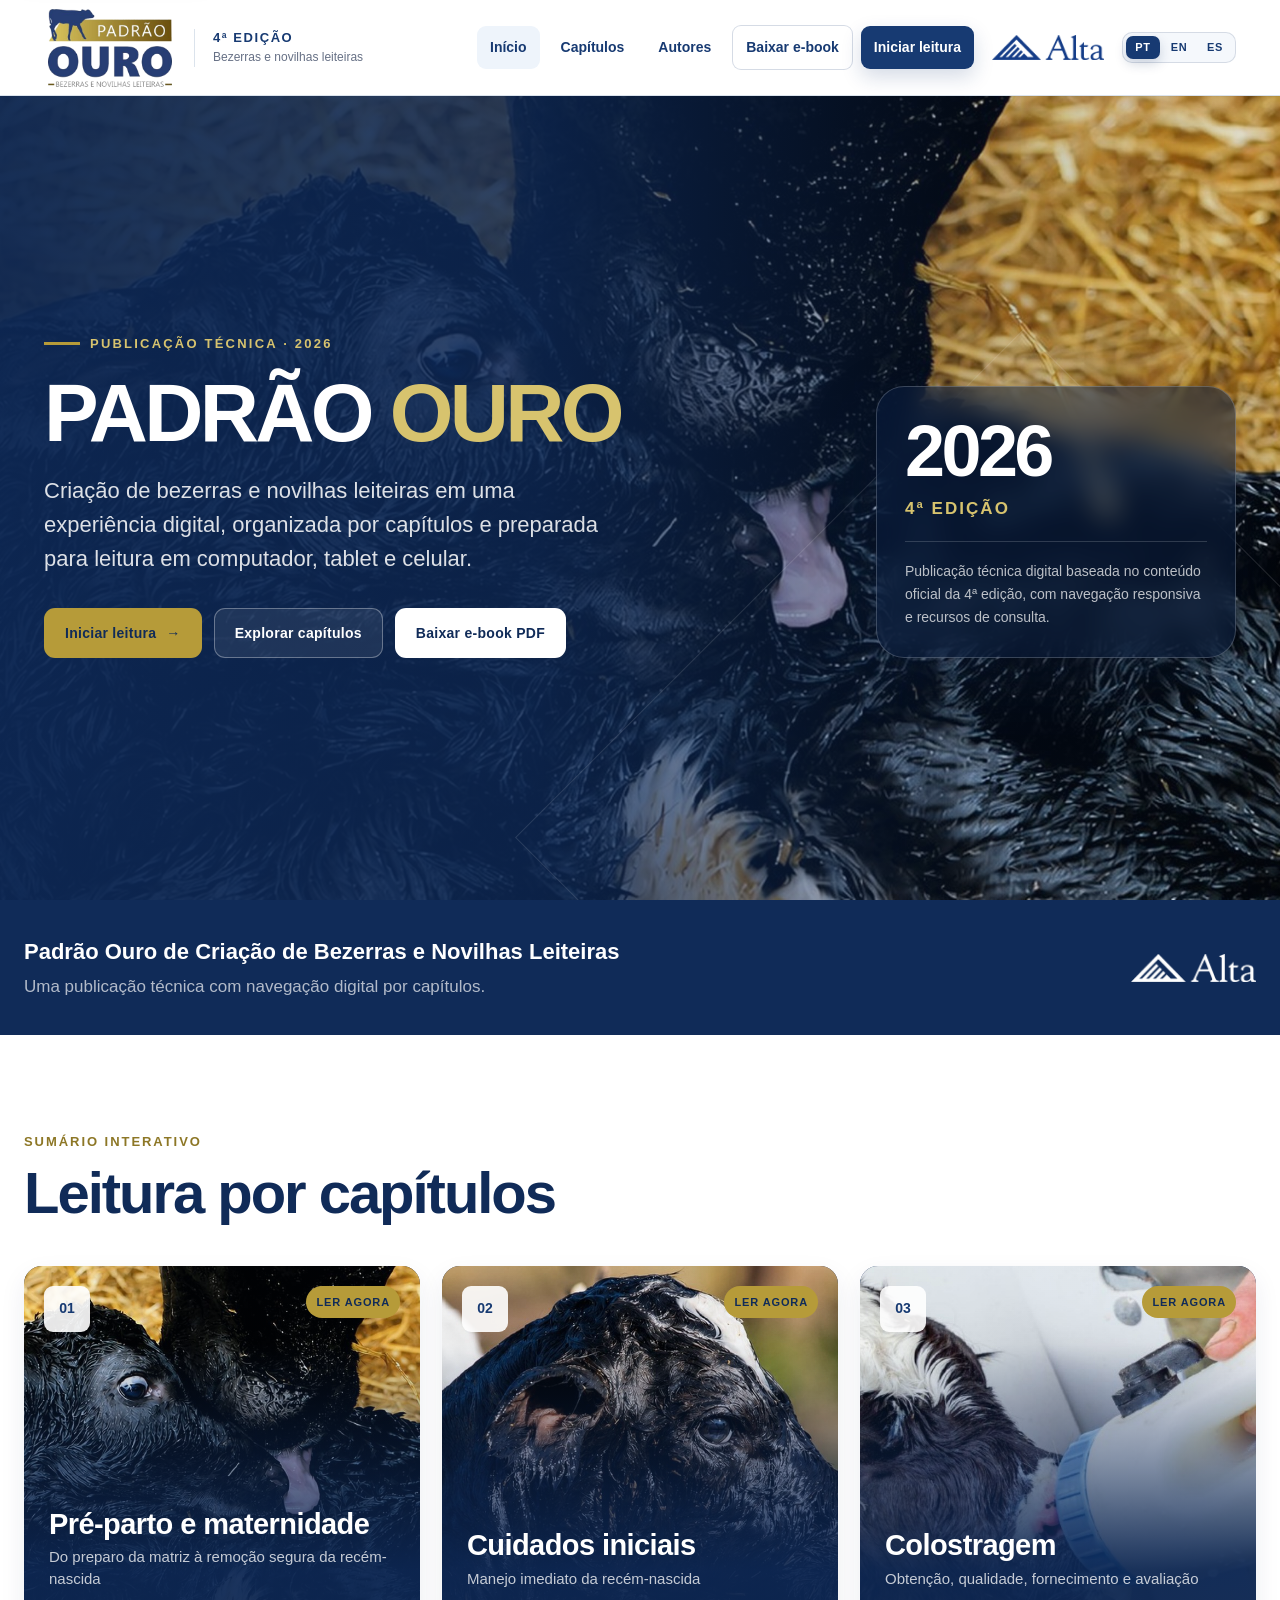
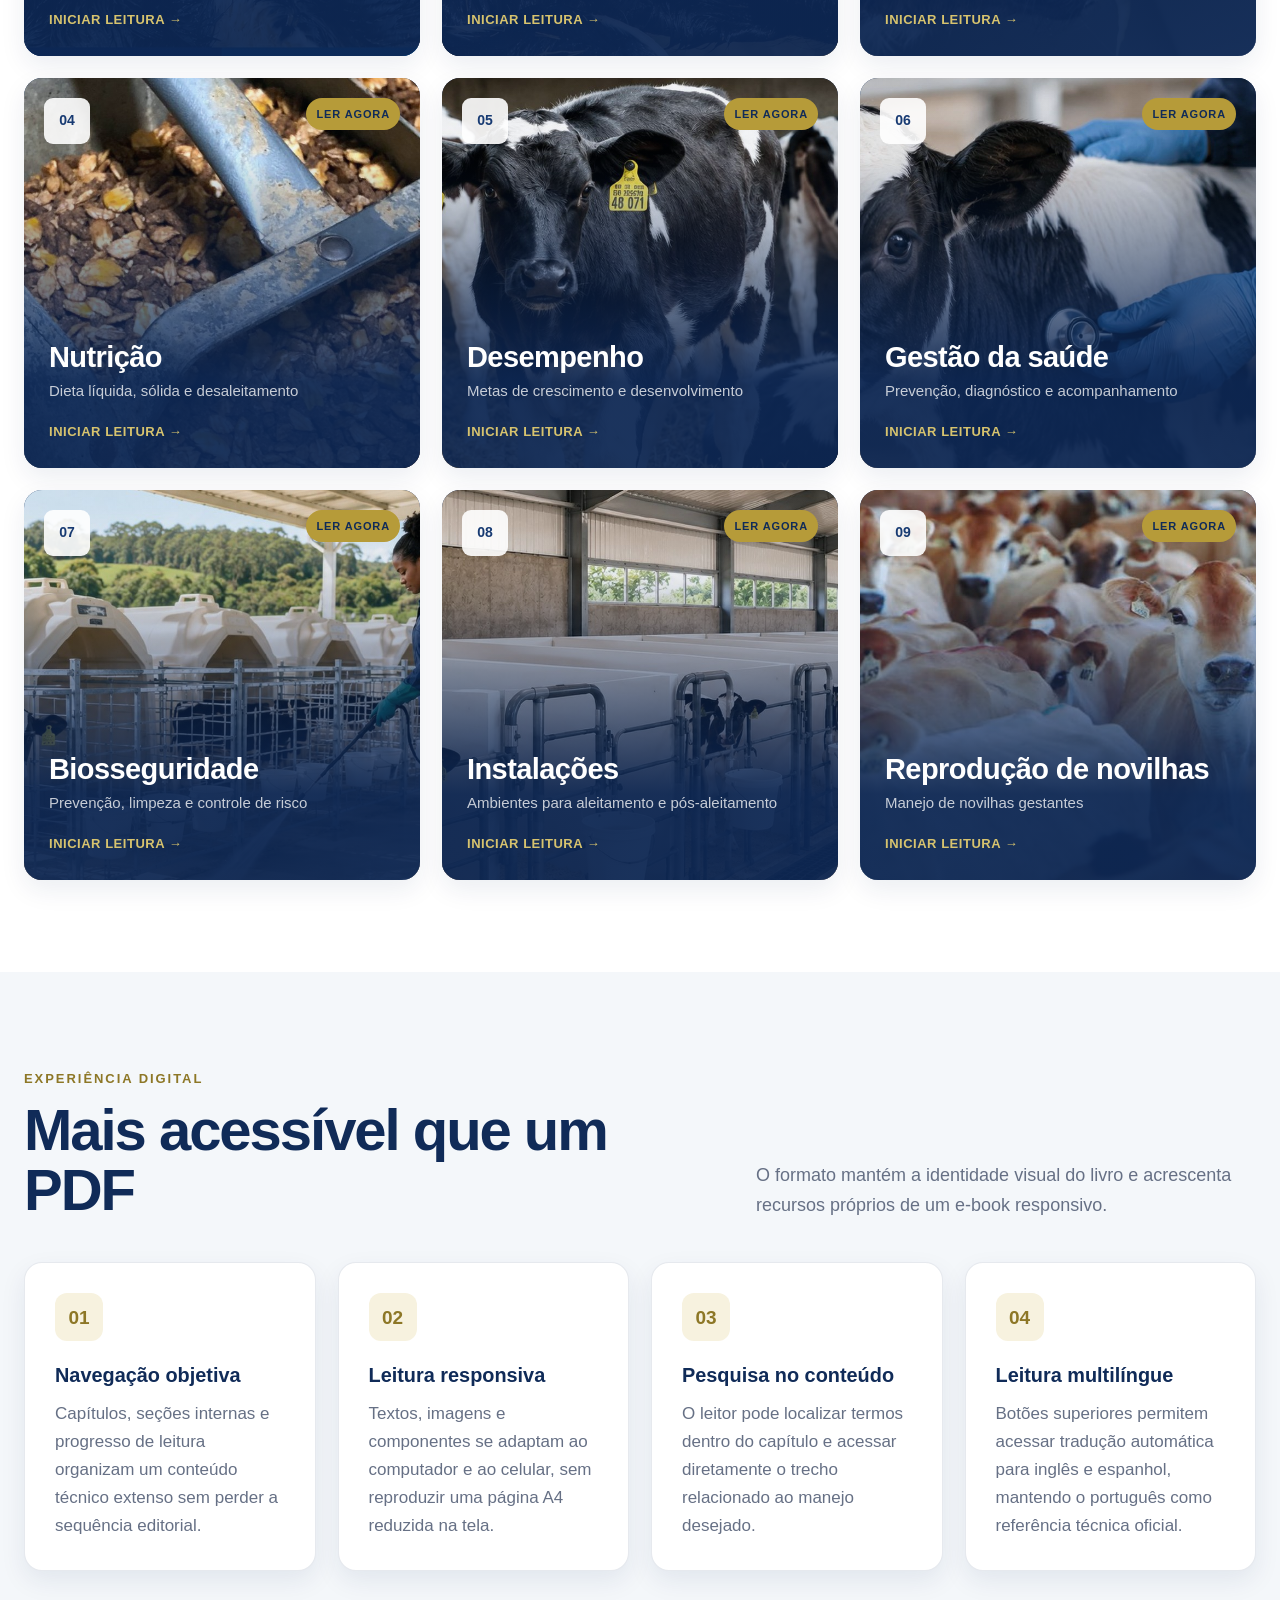
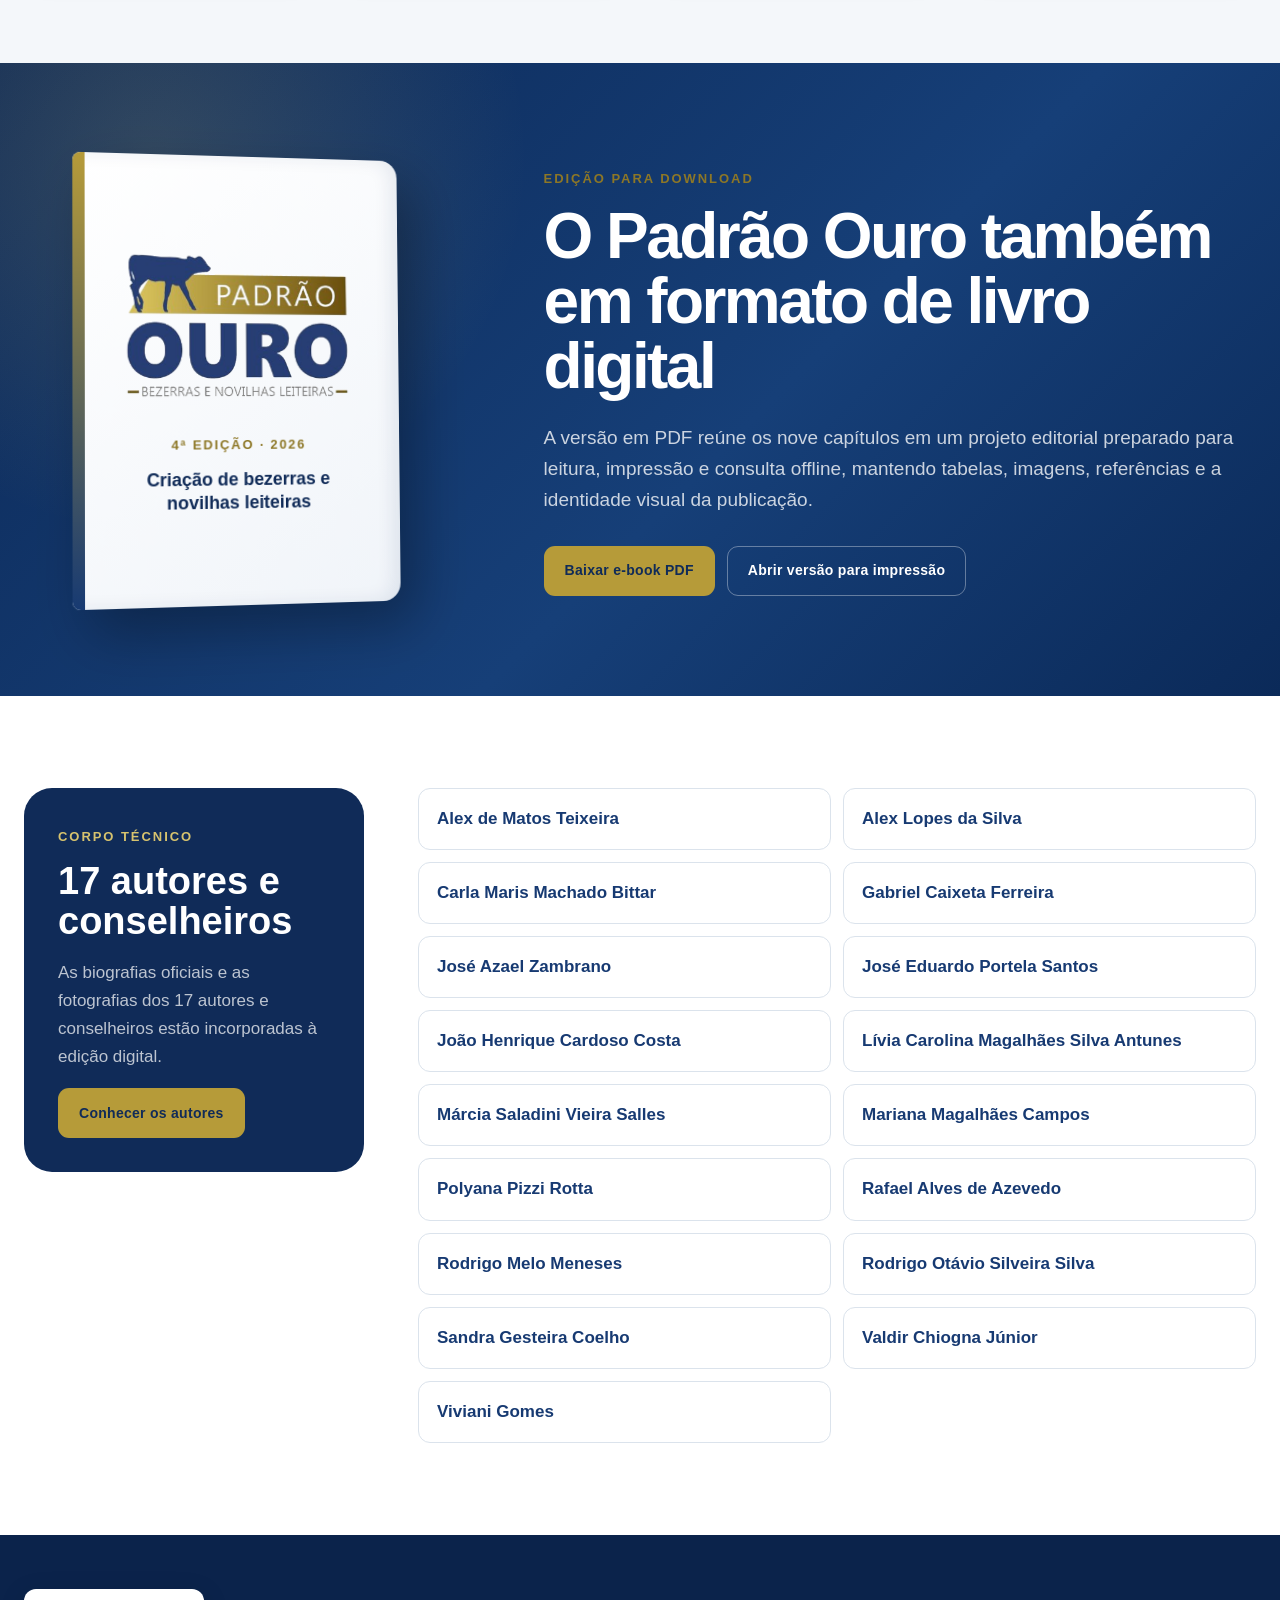
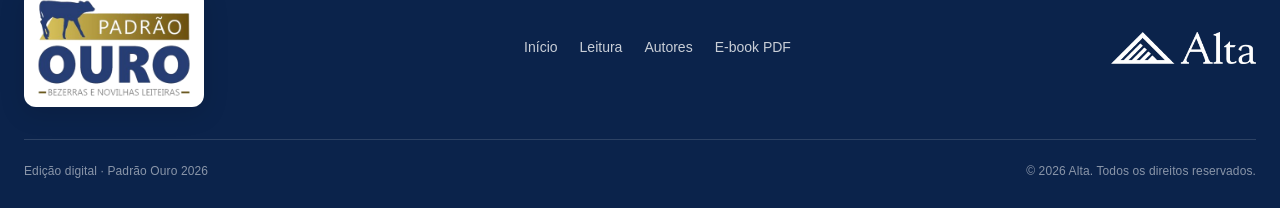
==== commit a785f23a: "Add files via upload" ====
--- a/index.html
+++ b/index.html
@@ -63,7 +63,6 @@
 <span class="section-kicker">Sumário interativo</span>
 <h2>Leitura por capítulos</h2>
 </div>
-<p>Todos os capítulos da 4ª edição estão disponíveis para leitura digital, mantendo o PowerPoint de 2026 como fonte única do conteúdo técnico.</p>
 </div>
 <div class="chapter-grid" data-chapter-grid="">
 <a aria-label="Ler capítulo 01: Pré-parto e maternidade" class="chapter-card available" data-title="pré-parto e maternidade" href="leitura.html" style="--card-image:url('pre-parto-maternidade.jpg')"><div class="chapter-card-body"><span class="chapter-number">01</span><span class="chapter-status">Ler agora</span><h3>Pré-parto e maternidade</h3><p>Do preparo da matriz à remoção segura da recém-nascida</p><span class="chapter-link">Iniciar leitura →</span></div></a><a aria-label="Ler capítulo 02: Cuidados iniciais" class="chapter-card available" data-title="cuidados iniciais" href="cuidados-iniciais.html" style="--card-image:url('cuidados-iniciais.jpg')"><div class="chapter-card-body"><span class="chapter-number">02</span><span class="chapter-status">Ler agora</span><h3>Cuidados iniciais</h3><p>Manejo imediato da recém-nascida</p><span class="chapter-link">Iniciar leitura →</span></div></a><a aria-label="Ler capítulo 03: Colostragem" class="chapter-card available" data-title="colostragem" href="colostragem.html" style="--card-image:url('colostragem.jpg')"><div class="chapter-card-body"><span class="chapter-number">03</span><span class="chapter-status">Ler agora</span><h3>Colostragem</h3><p>Obtenção, qualidade, fornecimento e avaliação</p><span class="chapter-link">Iniciar leitura →</span></div></a><a aria-label="Ler capítulo 04: Nutrição" class="chapter-card available" data-title="nutrição" href="nutricao.html" style="--card-image:url('nutricao.jpg')"><div class="chapter-card-body"><span class="chapter-number">04</span><span class="chapter-status">Ler agora</span><h3>Nutrição</h3><p>Dieta líquida, sólida e desaleitamento</p><span class="chapter-link">Iniciar leitura →</span></div></a><a aria-label="Ler capítulo 05: Desempenho" class="chapter-card available" data-title="desempenho" href="desempenho.html" style="--card-image:url('desempenho.jpg')"><div class="chapter-card-body"><span class="chapter-number">05</span><span class="chapter-status">Ler agora</span><h3>Desempenho</h3><p>Metas de crescimento e desenvolvimento</p><span class="chapter-link">Iniciar leitura →</span></div></a><a aria-label="Ler capítulo 06: Gestão da saúde" class="chapter-card available" data-title="gestão da saúde" href="gestao-saude.html" style="--card-image:url('gestao-saude.jpg')"><div class="chapter-card-body"><span class="chapter-number">06</span><span class="chapter-status">Ler agora</span><h3>Gestão da saúde</h3><p>Prevenção, diagnóstico e acompanhamento</p><span class="chapter-link">Iniciar leitura →</span></div></a><a aria-label="Ler capítulo 07: Biosseguridade" class="chapter-card available" data-title="biosseguridade" href="biosseguridade.html" style="--card-image:url('biosseguridade.jpg')"><div class="chapter-card-body"><span class="chapter-number">07</span><span class="chapter-status">Ler agora</span><h3>Biosseguridade</h3><p>Prevenção, limpeza e controle de risco</p><span class="chapter-link">Iniciar leitura →</span></div></a><a aria-label="Ler capítulo 08: Instalações" class="chapter-card available" data-title="instalações" href="instalacoes.html" style="--card-image:url('instalacoes.jpg')"><div class="chapter-card-body"><span class="chapter-number">08</span><span class="chapter-status">Ler agora</span><h3>Instalações</h3><p>Ambientes para aleitamento e pós-aleitamento</p><span class="chapter-link">Iniciar leitura →</span></div></a><a aria-label="Ler capítulo 09: Reprodução de novilhas" class="chapter-card available" data-title="reprodução de novilhas" href="reproducao-novilhas.html" style="--card-image:url('reproducao-novilhas.jpg')"><div class="chapter-card-body"><span class="chapter-number">09</span><span class="chapter-status">Ler agora</span><h3>Reprodução de novilhas</h3><p>Manejo de novilhas gestantes</p><span class="chapter-link">Iniciar leitura →</span></div></a>
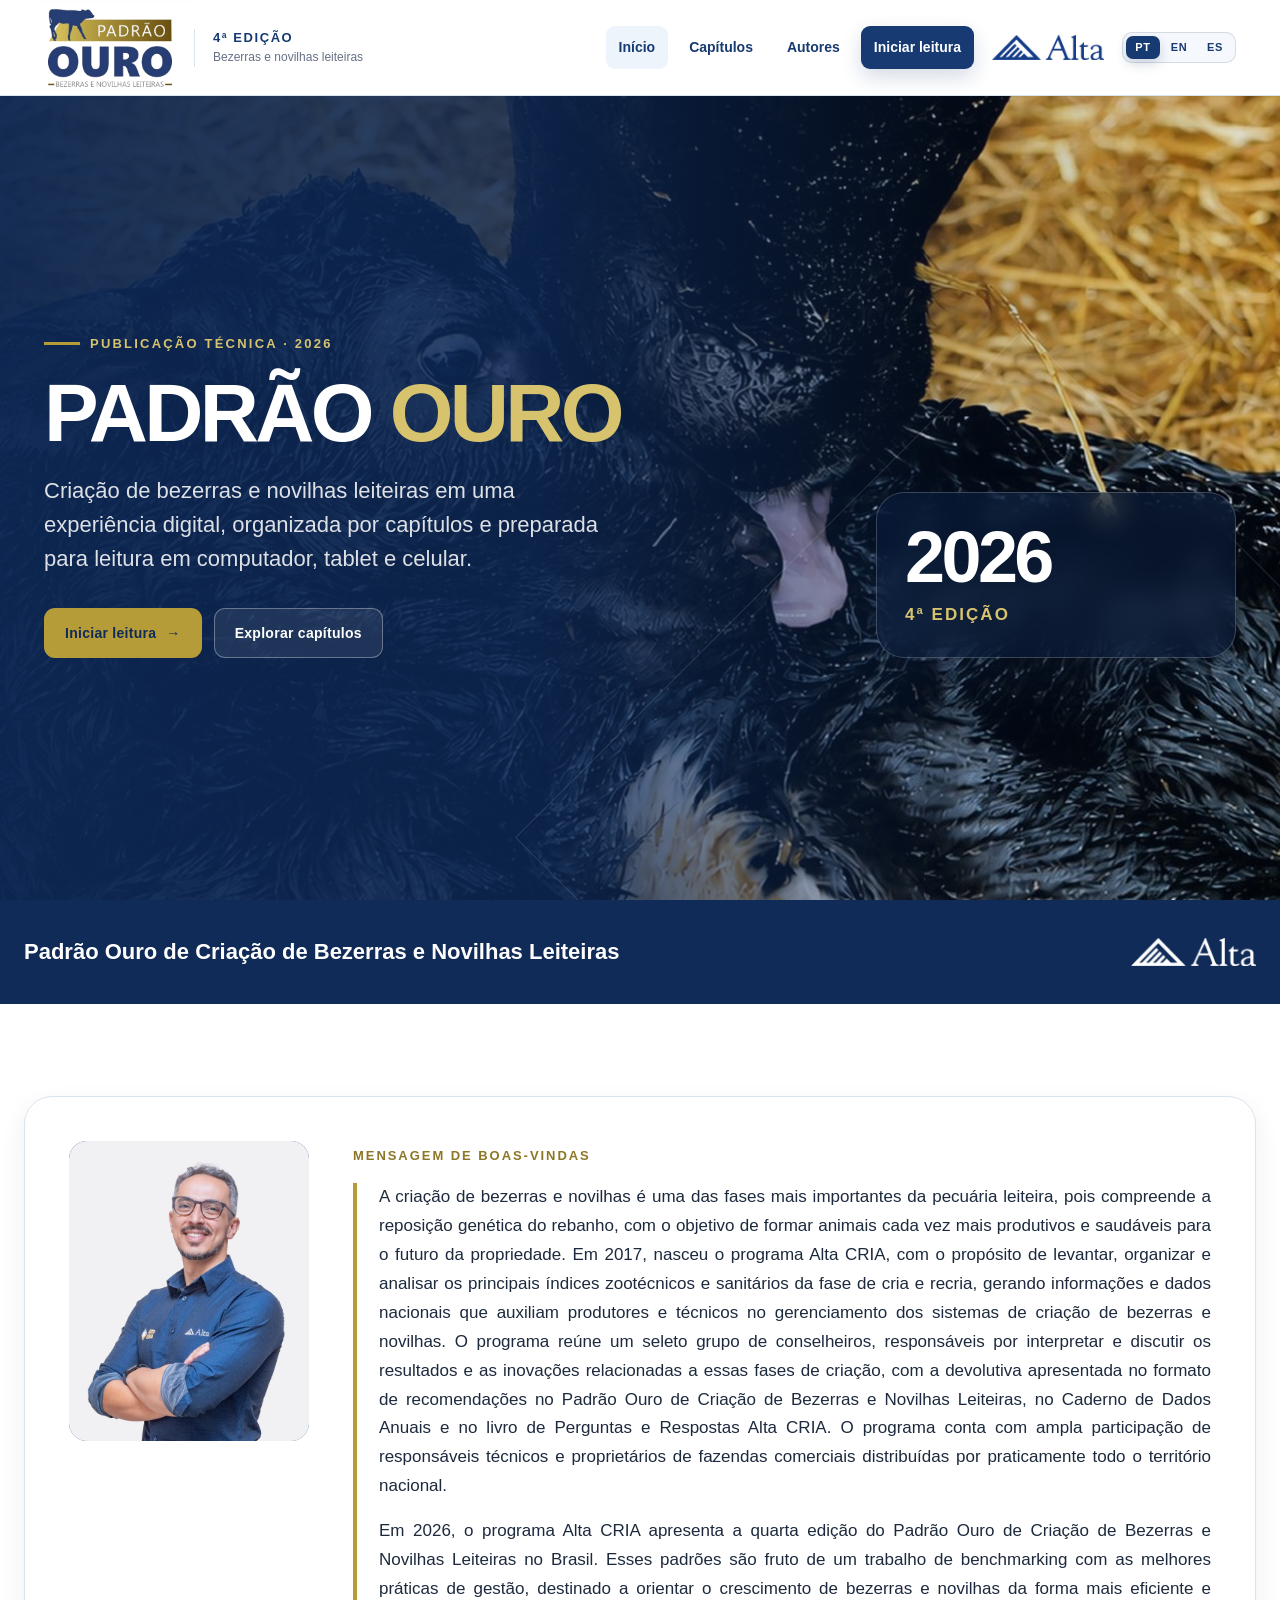
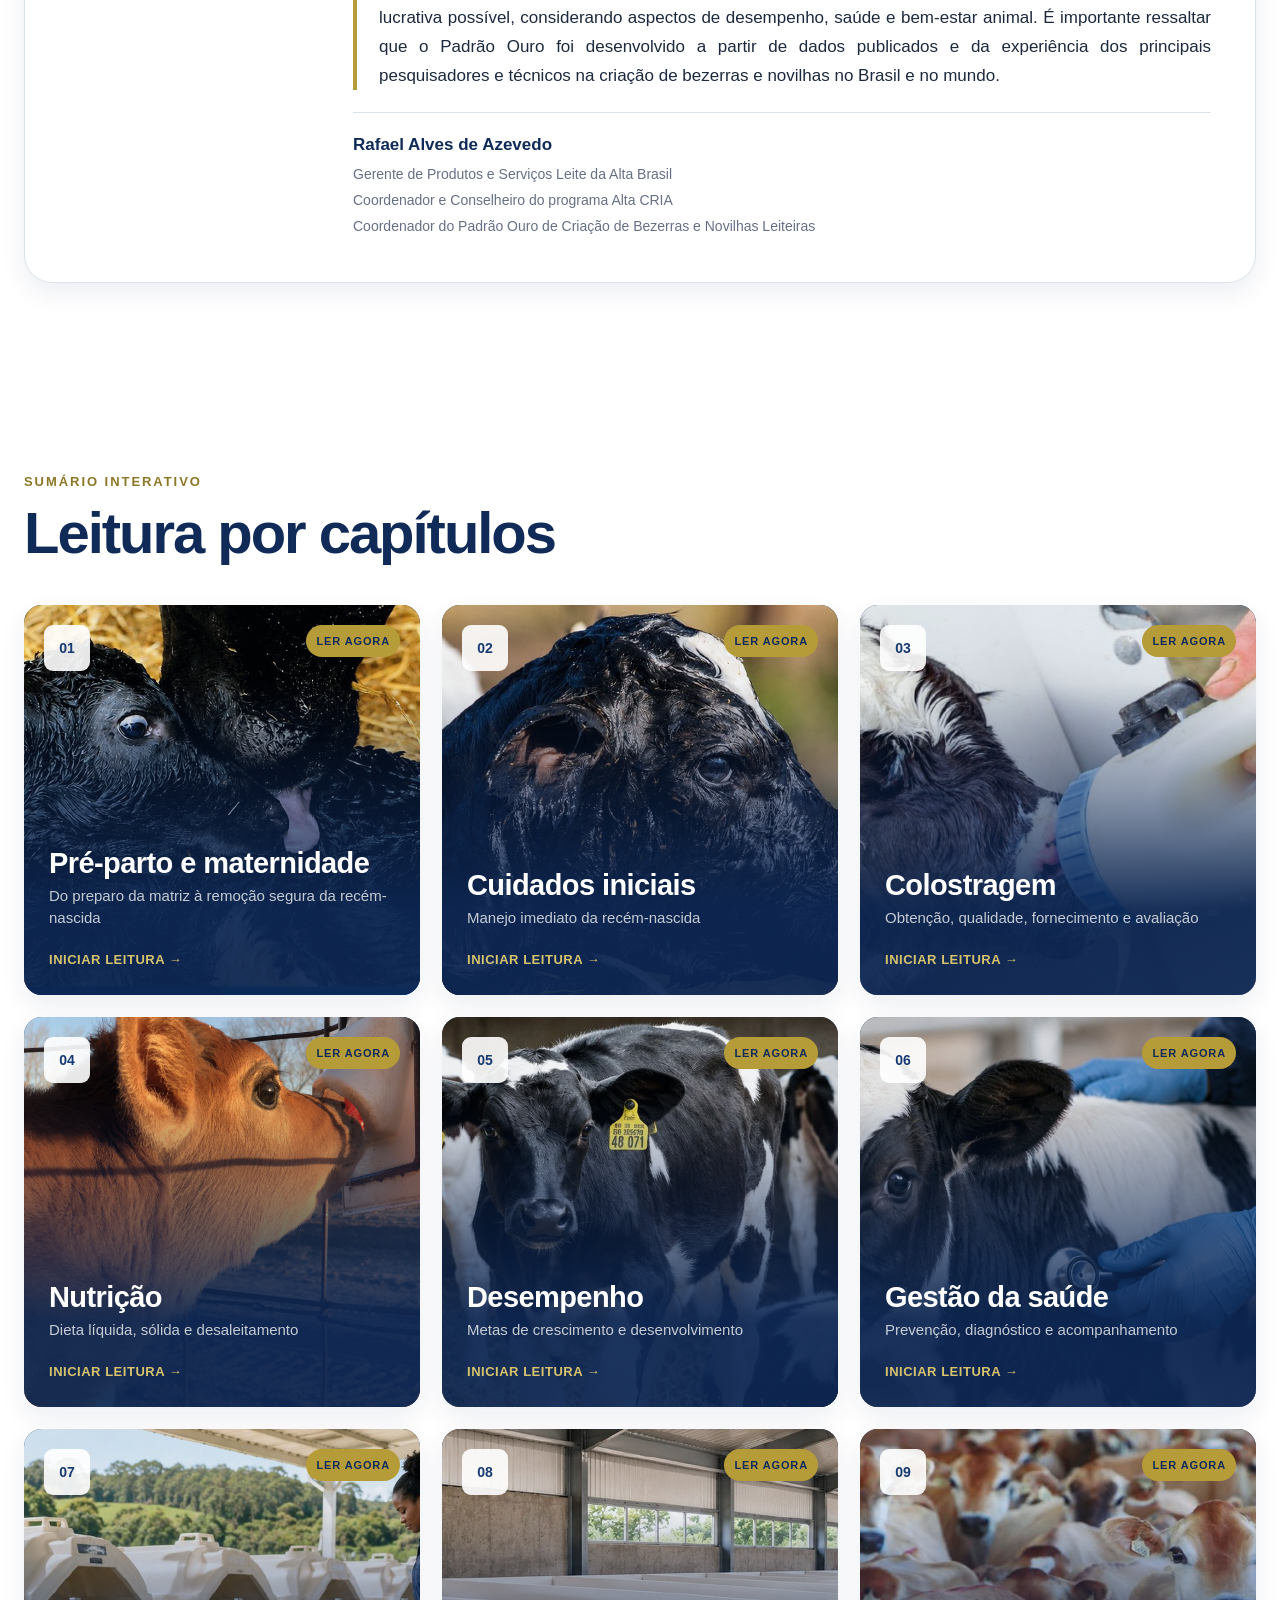
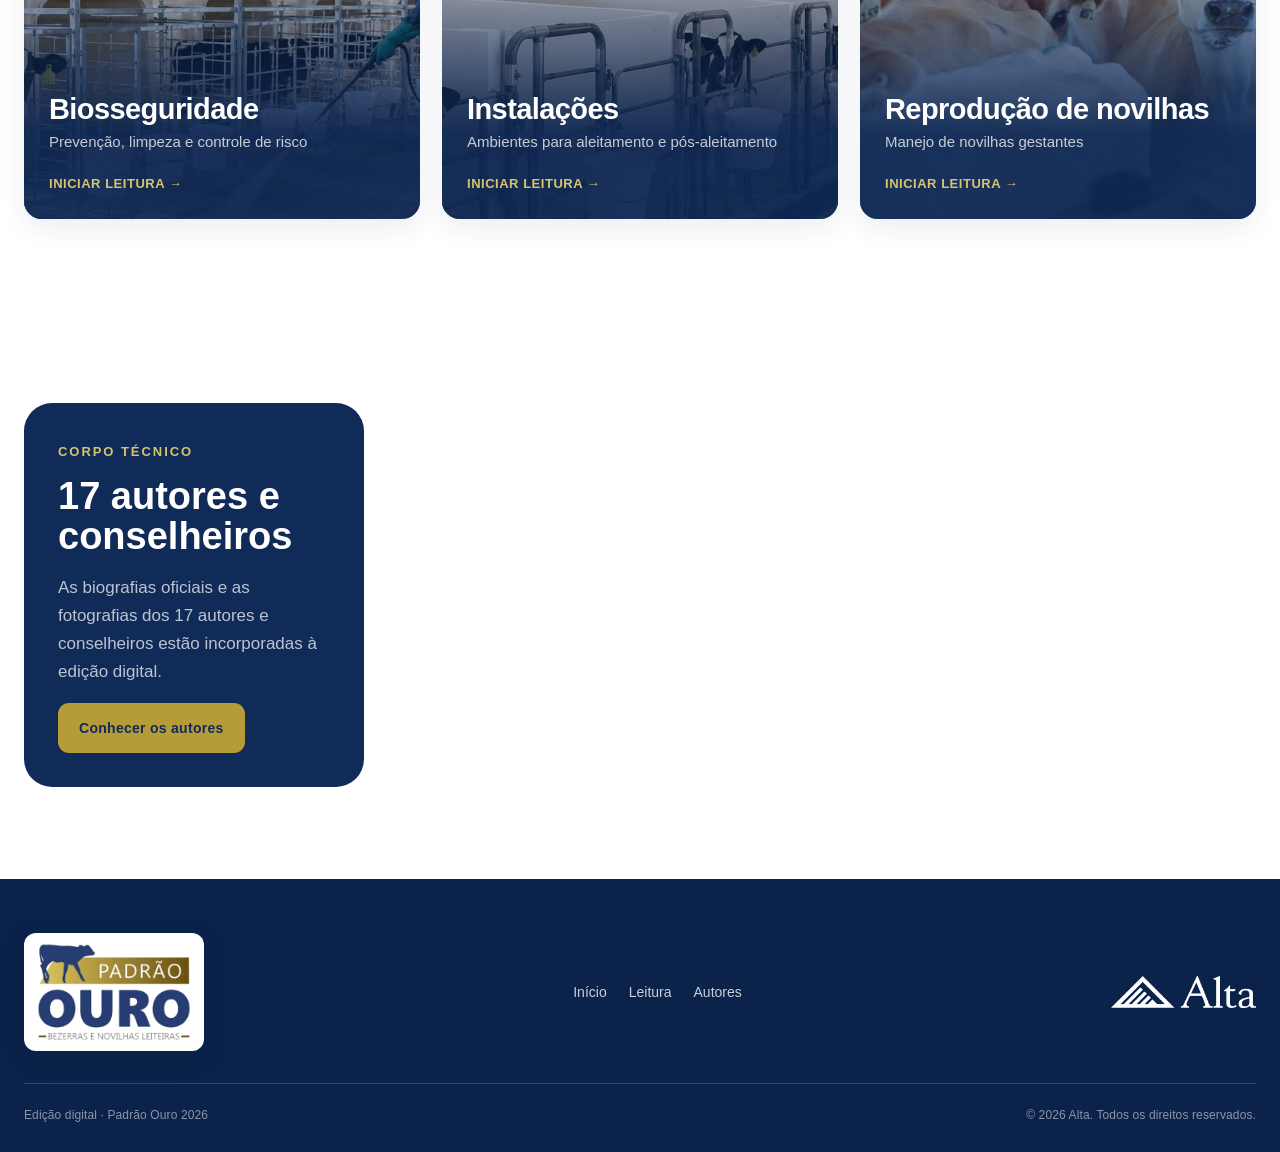
==== commit 82100669: "Add files via upload" ====
--- a/index.html
+++ b/index.html
@@ -7,8 +7,8 @@
 <meta content="#102b58" name="theme-color"/>
 <meta content="Padrão Ouro de Criação de Bezerras e Novilhas Leiteiras — 4ª edição, 2026." name="description"/>
 <title>Padrão Ouro 2026</title>
-<link href="style.css?v=101" rel="stylesheet"/>
-<link href="manifest.webmanifest?v=101" rel="manifest"/><link href="favicon-32.png?v=101" rel="icon" sizes="32x32" type="image/png"/><link href="favicon-48.png?v=101" rel="icon" sizes="48x48" type="image/png"/><link href="apple-touch-icon.png?v=101" rel="apple-touch-icon" sizes="180x180"/><meta content="yes" name="apple-mobile-web-app-capable"/><meta content="default" name="apple-mobile-web-app-status-bar-style"/><meta content="Padrão Ouro" name="apple-mobile-web-app-title"/><meta content="website" property="og:type"/><meta content="Padrão Ouro 2026" property="og:title"/><meta content="Padrão Ouro de Criação de Bezerras e Novilhas Leiteiras — 4ª edição, 2026." property="og:description"/><meta content="https://altaleite.github.io/padrao-ouro/social-share.jpg?v=101" property="og:image"/><meta content="pt_BR" property="og:locale"/><meta content="summary_large_image" name="twitter:card"/><link href="https://altaleite.github.io/padrao-ouro/" rel="canonical"/><link href="https://altaleite.github.io/padrao-ouro/" hreflang="pt-BR" rel="alternate"/><link href="https://altaleite.github.io/padrao-ouro/?lang=en" hreflang="en" rel="alternate"/><link href="https://altaleite.github.io/padrao-ouro/?lang=es" hreflang="es" rel="alternate"/><link href="https://altaleite.github.io/padrao-ouro/" hreflang="x-default" rel="alternate"/><meta content="en_US" property="og:locale:alternate"/><meta content="es_ES" property="og:locale:alternate"/><script type="application/ld+json">{"@context": "https://schema.org", "@type": "Book", "name": "Padrão Ouro de Criação de Bezerras e Novilhas Leiteiras", "alternateName": "Padrão Ouro 2026", "inLanguage": "pt-BR", "datePublished": "2026", "bookEdition": "4ª edição", "url": "https://altaleite.github.io/padrao-ouro/", "image": "https://altaleite.github.io/padrao-ouro/social-share.jpg", "publisher": {"@type": "Organization", "name": "Alta", "url": "https://www.altagenetics.com.br/"}, "author": [{"@type": "Person", "name": "Alex de Matos Teixeira"}, {"@type": "Person", "name": "Alex Lopes da Silva"}, {"@type": "Person", "name": "Carla Maris Machado Bittar"}, {"@type": "Person", "name": "Gabriel Caixeta Ferreira"}, {"@type": "Person", "name": "José Azael Zambrano"}, {"@type": "Person", "name": "José Eduardo Portela Santos"}, {"@type": "Person", "name": "João Henrique Cardoso Costa"}, {"@type": "Person", "name": "Lívia Carolina Magalhães Silva Antunes"}, {"@type": "Person", "name": "Márcia Saladini Vieira Salles"}, {"@type": "Person", "name": "Mariana Magalhães Campos"}, {"@type": "Person", "name": "Polyana Pizzi Rotta"}, {"@type": "Person", "name": "Rafael Alves de Azevedo"}, {"@type": "Person", "name": "Rodrigo Melo Meneses"}, {"@type": "Person", "name": "Rodrigo Otávio Silveira Silva"}, {"@type": "Person", "name": "Sandra Gesteira Coelho"}, {"@type": "Person", "name": "Valdir Chiogna Júnior"}, {"@type": "Person", "name": "Viviani Gomes"}]}</script></head>
+<link href="style.css?v=103" rel="stylesheet"/>
+<link href="manifest.webmanifest?v=103" rel="manifest"/><link href="favicon-32.png?v=103" rel="icon" sizes="32x32" type="image/png"/><link href="favicon-48.png?v=103" rel="icon" sizes="48x48" type="image/png"/><link href="apple-touch-icon.png?v=103" rel="apple-touch-icon" sizes="180x180"/><meta content="yes" name="apple-mobile-web-app-capable"/><meta content="default" name="apple-mobile-web-app-status-bar-style"/><meta content="Padrão Ouro" name="apple-mobile-web-app-title"/><meta content="website" property="og:type"/><meta content="Padrão Ouro 2026" property="og:title"/><meta content="Padrão Ouro de Criação de Bezerras e Novilhas Leiteiras — 4ª edição, 2026." property="og:description"/><meta content="https://altaleite.github.io/padrao-ouro/social-share.jpg?v=103" property="og:image"/><meta content="pt_BR" property="og:locale"/><meta content="summary_large_image" name="twitter:card"/><link href="https://altaleite.github.io/padrao-ouro/" rel="canonical"/><link href="https://altaleite.github.io/padrao-ouro/" hreflang="pt-BR" rel="alternate"/><link href="https://altaleite.github.io/padrao-ouro/?lang=en" hreflang="en" rel="alternate"/><link href="https://altaleite.github.io/padrao-ouro/?lang=es" hreflang="es" rel="alternate"/><link href="https://altaleite.github.io/padrao-ouro/" hreflang="x-default" rel="alternate"/><meta content="en_US" property="og:locale:alternate"/><meta content="es_ES" property="og:locale:alternate"/><script type="application/ld+json">{"@context": "https://schema.org", "@type": "Book", "name": "Padrão Ouro de Criação de Bezerras e Novilhas Leiteiras", "alternateName": "Padrão Ouro 2026", "inLanguage": "pt-BR", "datePublished": "2026", "bookEdition": "4ª edição", "url": "https://altaleite.github.io/padrao-ouro/", "image": "https://altaleite.github.io/padrao-ouro/social-share.jpg", "publisher": {"@type": "Organization", "name": "Alta", "url": "https://www.altagenetics.com.br/"}, "author": [{"@type": "Person", "name": "Alex de Matos Teixeira"}, {"@type": "Person", "name": "Alex Lopes da Silva"}, {"@type": "Person", "name": "Carla Maris Machado Bittar"}, {"@type": "Person", "name": "Gabriel Caixeta Ferreira"}, {"@type": "Person", "name": "José Azael Zambrano"}, {"@type": "Person", "name": "José Eduardo Portela Santos"}, {"@type": "Person", "name": "João Henrique Cardoso Costa"}, {"@type": "Person", "name": "Lívia Carolina Magalhães Silva Antunes"}, {"@type": "Person", "name": "Márcia Saladini Vieira Salles"}, {"@type": "Person", "name": "Mariana Magalhães Campos"}, {"@type": "Person", "name": "Polyana Pizzi Rotta"}, {"@type": "Person", "name": "Rafael Alves de Azevedo"}, {"@type": "Person", "name": "Rodrigo Melo Meneses"}, {"@type": "Person", "name": "Rodrigo Otávio Silveira Silva"}, {"@type": "Person", "name": "Sandra Gesteira Coelho"}, {"@type": "Person", "name": "Valdir Chiogna Júnior"}, {"@type": "Person", "name": "Viviani Gomes"}]}</script></head>
 <body>
 <a class="skip-link" href="#conteudo">Pular para o conteúdo</a>
 <header class="site-header public-header">
@@ -22,7 +22,7 @@
 </span>
 </a>
 <div class="header-end">
-<nav aria-label="Navegação principal" class="main-nav"><a aria-current="page" href="index.html">Início</a><a href="index.html#capitulos">Capítulos</a><a href="autores.html">Autores</a><a class="nav-ebook" download="Padrao_Ouro_2026_Ebook.pdf" href="Padrao_Ouro_2026_Ebook.pdf?v=101">Baixar e-book</a><a class="nav-cta" href="leitura.html">Iniciar leitura</a><a class="nav-install" data-install-app="" hidden="" href="#">Instalar</a></nav>
+<nav aria-label="Navegação principal" class="main-nav"><a aria-current="page" href="index.html">Início</a><a href="index.html#capitulos">Capítulos</a><a href="autores.html">Autores</a><a class="nav-cta" href="leitura.html">Iniciar leitura</a></nav>
 <img alt="Alta" class="header-alta" src="alta-azul.png"/>
 <button aria-expanded="false" aria-label="Abrir menu" class="mobile-toggle"><span></span></button>
 </div>
@@ -37,13 +37,11 @@
 <p class="lead">Criação de bezerras e novilhas leiteiras em uma experiência digital, organizada por capítulos e preparada para leitura em computador, tablet e celular.</p>
 <div class="hero-actions">
 <a class="btn btn-primary" href="leitura.html">Iniciar leitura <span aria-hidden="true">→</span></a>
-<a class="btn btn-secondary" href="#capitulos">Explorar capítulos</a>
-<a class="btn btn-ebook" download="Padrao_Ouro_2026_Ebook.pdf" href="Padrao_Ouro_2026_Ebook.pdf?v=101">Baixar e-book PDF</a></div>
+<a class="btn btn-secondary" href="#capitulos">Explorar capítulos</a></div>
 </div>
 <aside aria-label="Informações da edição" class="hero-edition">
 <div class="edition-number">2026</div>
 <div class="edition-label">4ª edição</div>
-<p class="edition-note">Publicação técnica digital baseada no conteúdo oficial da 4ª edição, com navegação responsiva e recursos de consulta.</p>
 </aside>
 </div>
 </section>
@@ -51,9 +49,30 @@
 <div class="project-strip-inner">
 <div>
 <strong>Padrão Ouro de Criação de Bezerras e Novilhas Leiteiras</strong>
-<p>Uma publicação técnica com navegação digital por capítulos.</p>
 </div>
 <img alt="Alta" src="alta-branca.png"/>
+</div>
+</section>
+<section class="section white welcome-section">
+<div class="section-inner">
+<div class="welcome-card">
+<div class="welcome-media">
+<img alt="Rafael Alves de Azevedo" class="welcome-photo" src="autor-rafael-azevedo.webp"/>
+</div>
+<div class="welcome-copy">
+<span class="section-kicker">Mensagem de boas-vindas</span>
+<blockquote class="welcome-quote">
+<p>A criação de bezerras e novilhas é uma das fases mais importantes da pecuária leiteira, pois compreende a reposição genética do rebanho, com o objetivo de formar animais cada vez mais produtivos e saudáveis para o futuro da propriedade. Em 2017, nasceu o programa Alta CRIA, com o propósito de levantar, organizar e analisar os principais índices zootécnicos e sanitários da fase de cria e recria, gerando informações e dados nacionais que auxiliam produtores e técnicos no gerenciamento dos sistemas de criação de bezerras e novilhas. O programa reúne um seleto grupo de conselheiros, responsáveis por interpretar e discutir os resultados e as inovações relacionadas a essas fases de criação, com a devolutiva apresentada no formato de recomendações no Padrão Ouro de Criação de Bezerras e Novilhas Leiteiras, no Caderno de Dados Anuais e no livro de Perguntas e Respostas Alta CRIA. O programa conta com ampla participação de responsáveis técnicos e proprietários de fazendas comerciais distribuídas por praticamente todo o território nacional.</p>
+<p>Em 2026, o programa Alta CRIA apresenta a quarta edição do Padrão Ouro de Criação de Bezerras e Novilhas Leiteiras no Brasil. Esses padrões são fruto de um trabalho de benchmarking com as melhores práticas de gestão, destinado a orientar o crescimento de bezerras e novilhas da forma mais eficiente e lucrativa possível, considerando aspectos de desempenho, saúde e bem-estar animal. É importante ressaltar que o Padrão Ouro foi desenvolvido a partir de dados publicados e da experiência dos principais pesquisadores e técnicos na criação de bezerras e novilhas no Brasil e no mundo.</p>
+</blockquote>
+<footer class="welcome-signature">
+<strong>Rafael Alves de Azevedo</strong>
+<span>Gerente de Produtos e Serviços Leite da Alta Brasil</span>
+<span>Coordenador e Conselheiro do programa Alta CRIA</span>
+<span>Coordenador do Padrão Ouro de Criação de Bezerras e Novilhas Leiteiras</span>
+</footer>
+</div>
+</div>
 </div>
 </section>
 <section class="section white" id="capitulos">
@@ -69,54 +88,7 @@
 </div>
 </div>
 </section>
-<section class="section">
-<div class="section-inner">
-<div class="section-heading">
-<div>
-<span class="section-kicker">Experiência digital</span>
-<h2>Mais acessível que um PDF</h2>
-</div>
-<p>O formato mantém a identidade visual do livro e acrescenta recursos próprios de um e-book responsivo.</p>
-</div>
-<div class="feature-grid">
-<article class="feature">
-<div class="feature-icon">01</div>
-<h3>Navegação objetiva</h3>
-<p>Capítulos, seções internas e progresso de leitura organizam um conteúdo técnico extenso sem perder a sequência editorial.</p>
-</article>
-<article class="feature">
-<div class="feature-icon">02</div>
-<h3>Leitura responsiva</h3>
-<p>Textos, imagens e componentes se adaptam ao computador e ao celular, sem reproduzir uma página A4 reduzida na tela.</p>
-</article>
-<article class="feature">
-<div class="feature-icon">03</div>
-<h3>Pesquisa no conteúdo</h3>
-<p>O leitor pode localizar termos dentro do capítulo e acessar diretamente o trecho relacionado ao manejo desejado.</p>
-</article>
-<article class="feature feature-language"><div class="feature-icon">04</div><h3>Leitura multilíngue</h3><p>Botões superiores permitem acessar tradução automática para inglês e espanhol, mantendo o português como referência técnica oficial.</p></article></div>
-</div>
-</section>
-<section class="section ebook-section" id="ebook">
-<div class="section-inner ebook-showcase">
-<div aria-hidden="true" class="ebook-visual">
-<div class="ebook-cover-mockup">
-<img alt="" src="padrao-ouro-sem-alta.png"/>
-<span>4ª edição · 2026</span>
-<strong>Criação de bezerras e novilhas leiteiras</strong>
-</div>
-</div>
-<div class="ebook-copy">
-<span class="section-kicker">Edição para download</span>
-<h2>O Padrão Ouro também em formato de livro digital</h2>
-<p>A versão em PDF reúne os nove capítulos em um projeto editorial preparado para leitura, impressão e consulta offline, mantendo tabelas, imagens, referências e a identidade visual da publicação.</p>
-<div class="ebook-actions">
-<a class="btn btn-primary" download="Padrao_Ouro_2026_Ebook.pdf" href="Padrao_Ouro_2026_Ebook.pdf?v=101">Baixar e-book PDF</a>
-<a class="btn btn-outline" href="ebook.html?v=101">Abrir versão para impressão</a>
-</div>
-</div>
-</div>
-</section><section class="section white">
+<section class="section white">
 <div class="section-inner authors-preview">
 <aside class="authors-panel">
 <span class="section-kicker" style="color:#d7c36e">Corpo técnico</span>
@@ -124,25 +96,6 @@
 <p>As biografias oficiais e as fotografias dos 17 autores e conselheiros estão incorporadas à edição digital.</p>
 <a class="btn btn-primary" href="autores.html">Conhecer os autores</a>
 </aside>
-<div class="author-name-grid" data-author-names="">
-<div class="author-name">Alex de Matos Teixeira</div>
-<div class="author-name">Alex Lopes da Silva</div>
-<div class="author-name">Carla Maris Machado Bittar</div>
-<div class="author-name">Gabriel Caixeta Ferreira</div>
-<div class="author-name">José Azael Zambrano</div>
-<div class="author-name">José Eduardo Portela Santos</div>
-<div class="author-name">João Henrique Cardoso Costa</div>
-<div class="author-name">Lívia Carolina Magalhães Silva Antunes</div>
-<div class="author-name">Márcia Saladini Vieira Salles</div>
-<div class="author-name">Mariana Magalhães Campos</div>
-<div class="author-name">Polyana Pizzi Rotta</div>
-<div class="author-name">Rafael Alves de Azevedo</div>
-<div class="author-name">Rodrigo Melo Meneses</div>
-<div class="author-name">Rodrigo Otávio Silveira Silva</div>
-<div class="author-name">Sandra Gesteira Coelho</div>
-<div class="author-name">Valdir Chiogna Júnior</div>
-<div class="author-name">Viviani Gomes</div>
-</div>
 </div>
 </section>
 </main>
@@ -154,7 +107,7 @@
 <a href="index.html">Início</a>
 <a href="leitura.html">Leitura</a>
 <a href="autores.html">Autores</a>
-<a download="Padrao_Ouro_2026_Ebook.pdf" href="Padrao_Ouro_2026_Ebook.pdf?v=101">E-book PDF</a></nav>
+</nav>
 <img alt="Alta" class="footer-alta" src="alta-branca.png"/>
 </div>
 <div class="footer-bottom">
@@ -163,7 +116,7 @@
 </div>
 </div>
 </footer>
-<script src="content.js?v=101"></script>
-<script src="site.js?v=101"></script>
-<script src="translate.js?v=101"></script></body>
+<script src="content.js?v=103"></script>
+<script src="site.js?v=103"></script>
+<script src="translate.js?v=103"></script></body>
 </html>
--- a/style.css
+++ b/style.css
@@ -617,6 +617,10 @@
   color: var(--ink-soft);
   font-size: .92rem;
   line-height: 1.45;
+  text-align: justify;
+  text-align-last: left;
+  text-justify: inter-word;
+  hyphens: auto;
 }
 
 .table-scroll {
@@ -755,6 +759,10 @@
   margin: 0;
   color: var(--ink);
   line-height: 1.45;
+  text-align: justify;
+  text-align-last: left;
+  text-justify: inter-word;
+  hyphens: auto;
 }
 
 .content-figure {
@@ -799,7 +807,10 @@
   color: var(--muted);
   font-size: 13px;
   line-height: 1.4;
-  text-align: center;
+  text-align: justify;
+  text-align-last: center;
+  text-justify: inter-word;
+  hyphens: auto;
 }
 
 /* Imagem usada como caixa de título, sem duplicar a foto no corpo do texto. */
@@ -1280,3 +1291,60 @@
 .feature-grid { grid-template-columns: repeat(4,minmax(0,1fr)); }
 @media (max-width: 1120px) { .feature-grid { grid-template-columns: repeat(2,minmax(0,1fr)); } }
 @media (max-width: 820px) { .feature-grid { grid-template-columns: 1fr; } }
+
+/* ===== V11 · mensagem de boas-vindas ===== */
+.welcome-section { background: var(--soft-blue); }
+.welcome-card {
+  display: grid;
+  grid-template-columns: 240px minmax(0,1fr);
+  gap: 44px;
+  align-items: start;
+  background: white;
+  border: 1px solid var(--line);
+  border-radius: var(--radius-lg);
+  padding: 44px;
+  box-shadow: var(--shadow-sm);
+}
+.welcome-media {
+  border-radius: var(--radius-md);
+  overflow: hidden;
+  background: linear-gradient(145deg,var(--blue-900),var(--blue-600));
+  aspect-ratio: 4 / 5;
+}
+.welcome-photo {
+  width: 100%;
+  height: 100%;
+  object-fit: cover;
+  object-position: center 22%;
+}
+.welcome-copy { min-width: 0; }
+.welcome-quote {
+  margin: 14px 0 0;
+  padding-left: 22px;
+  border-left: 4px solid var(--gold-500);
+  display: grid;
+  gap: 16px;
+}
+.welcome-quote p {
+  margin: 0;
+  color: var(--ink);
+  font-size: 17px;
+  line-height: 1.7;
+  text-align: justify;
+  text-align-last: left;
+  text-justify: inter-word;
+  hyphens: auto;
+}
+.welcome-signature {
+  margin-top: 22px;
+  padding-top: 18px;
+  border-top: 1px solid var(--line);
+  display: grid;
+  gap: 3px;
+}
+.welcome-signature strong { color: var(--blue-950); font-size: 17px; }
+.welcome-signature span { color: var(--muted); font-size: 14px; }
+@media (max-width: 820px) {
+  .welcome-card { grid-template-columns: 1fr; padding: 28px; }
+  .welcome-media { max-width: 220px; margin: 0 auto; }
+}
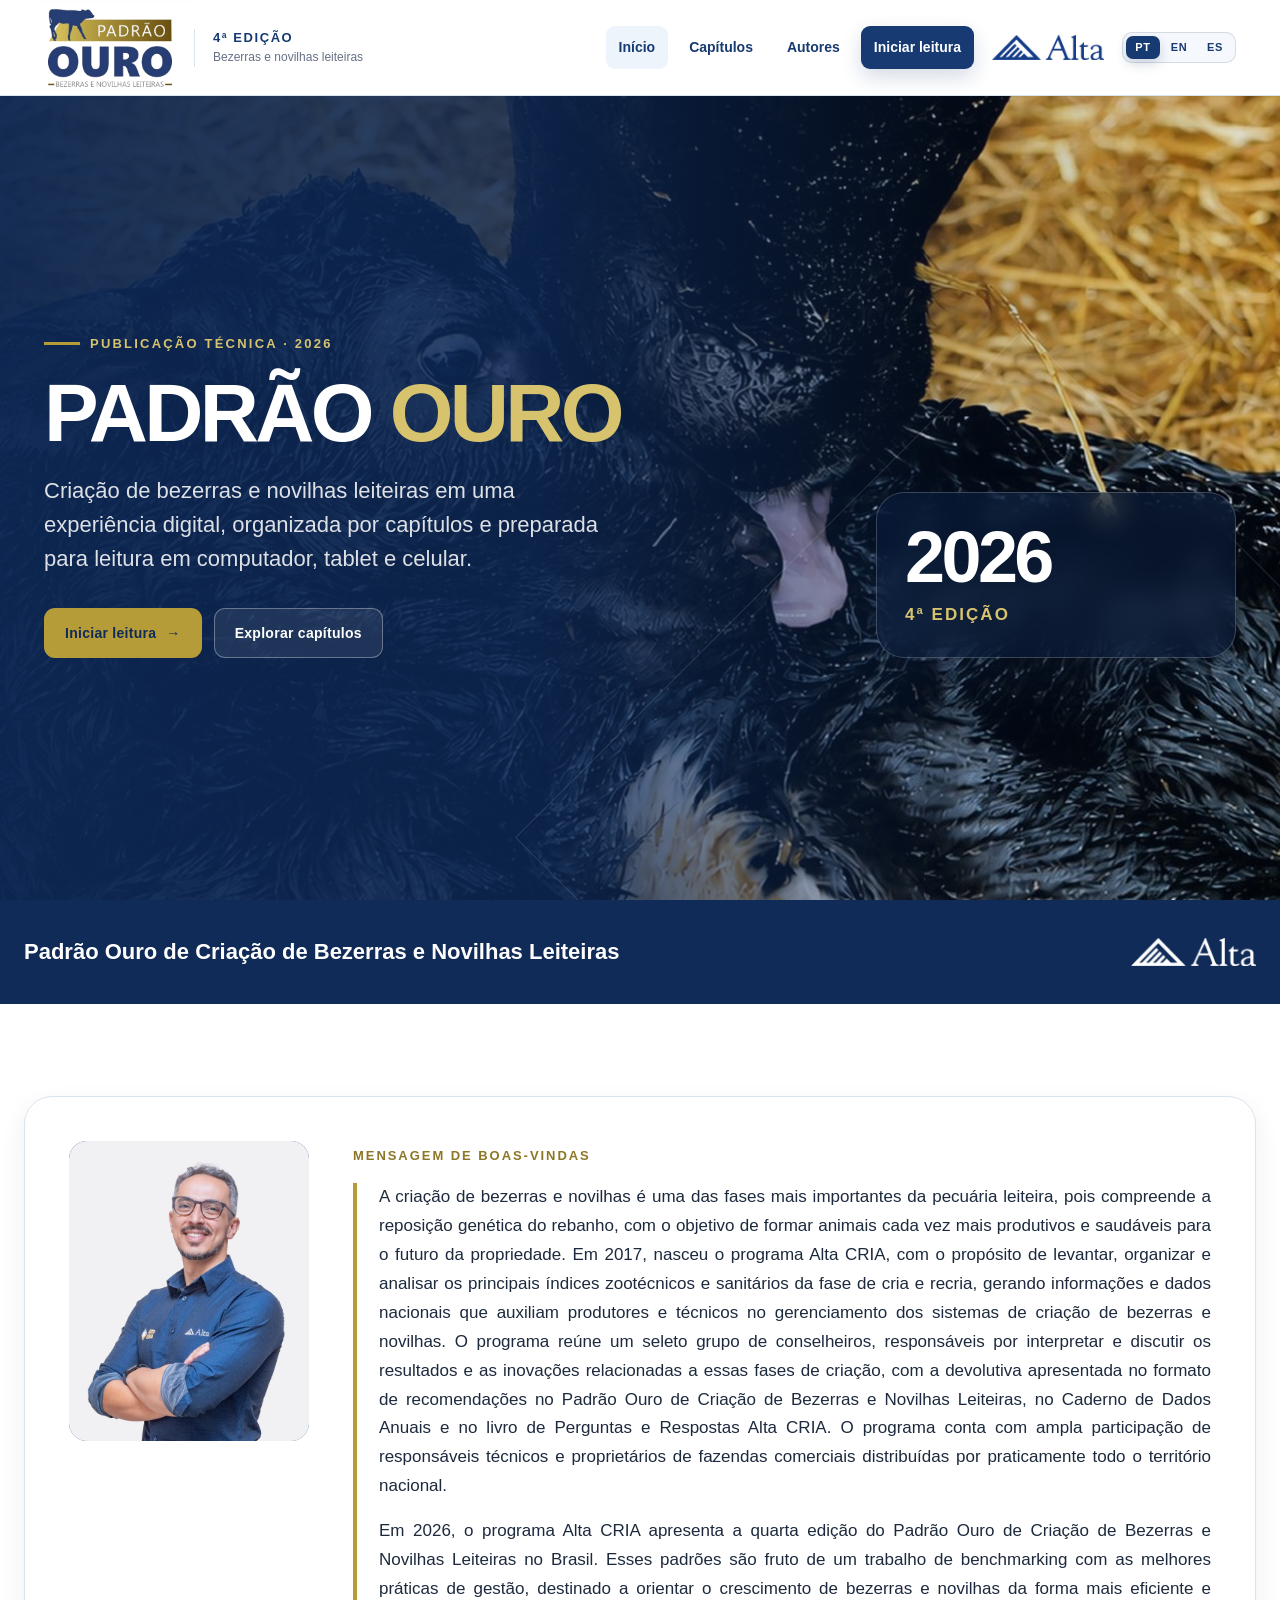
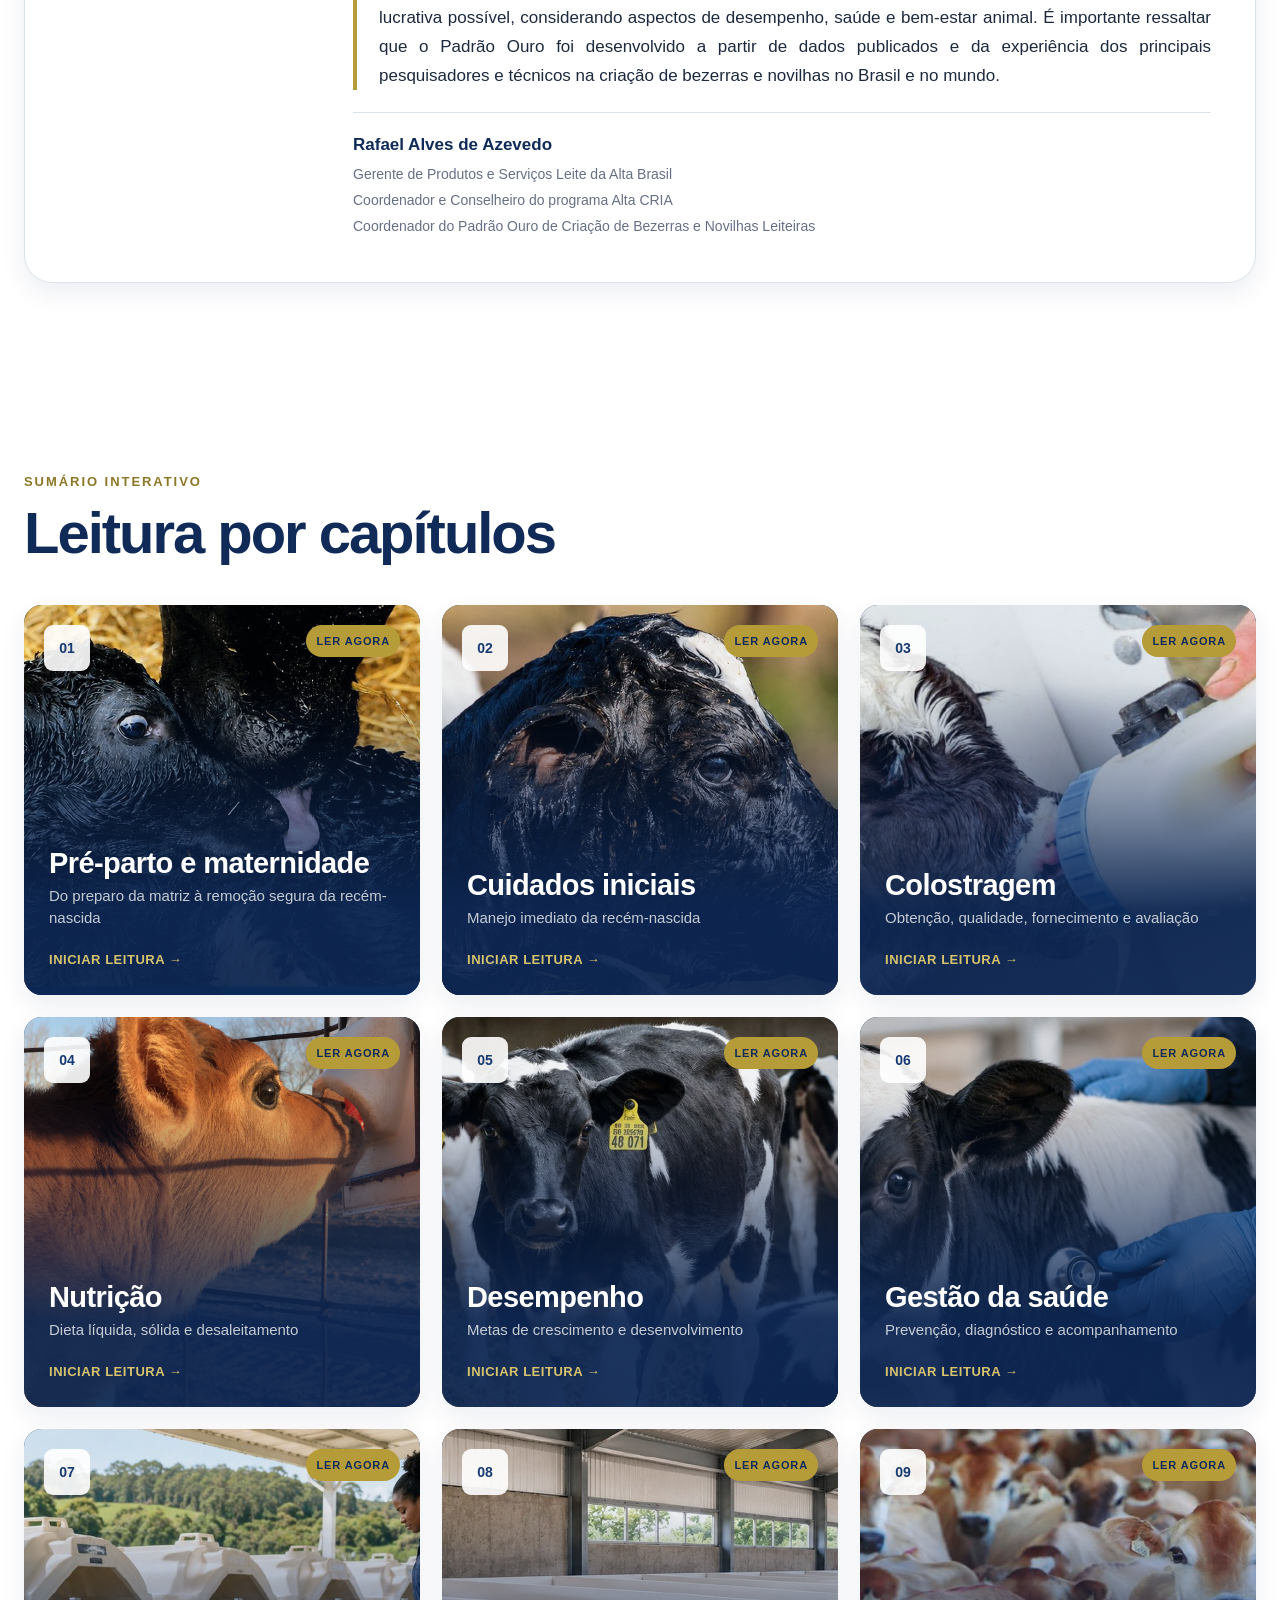
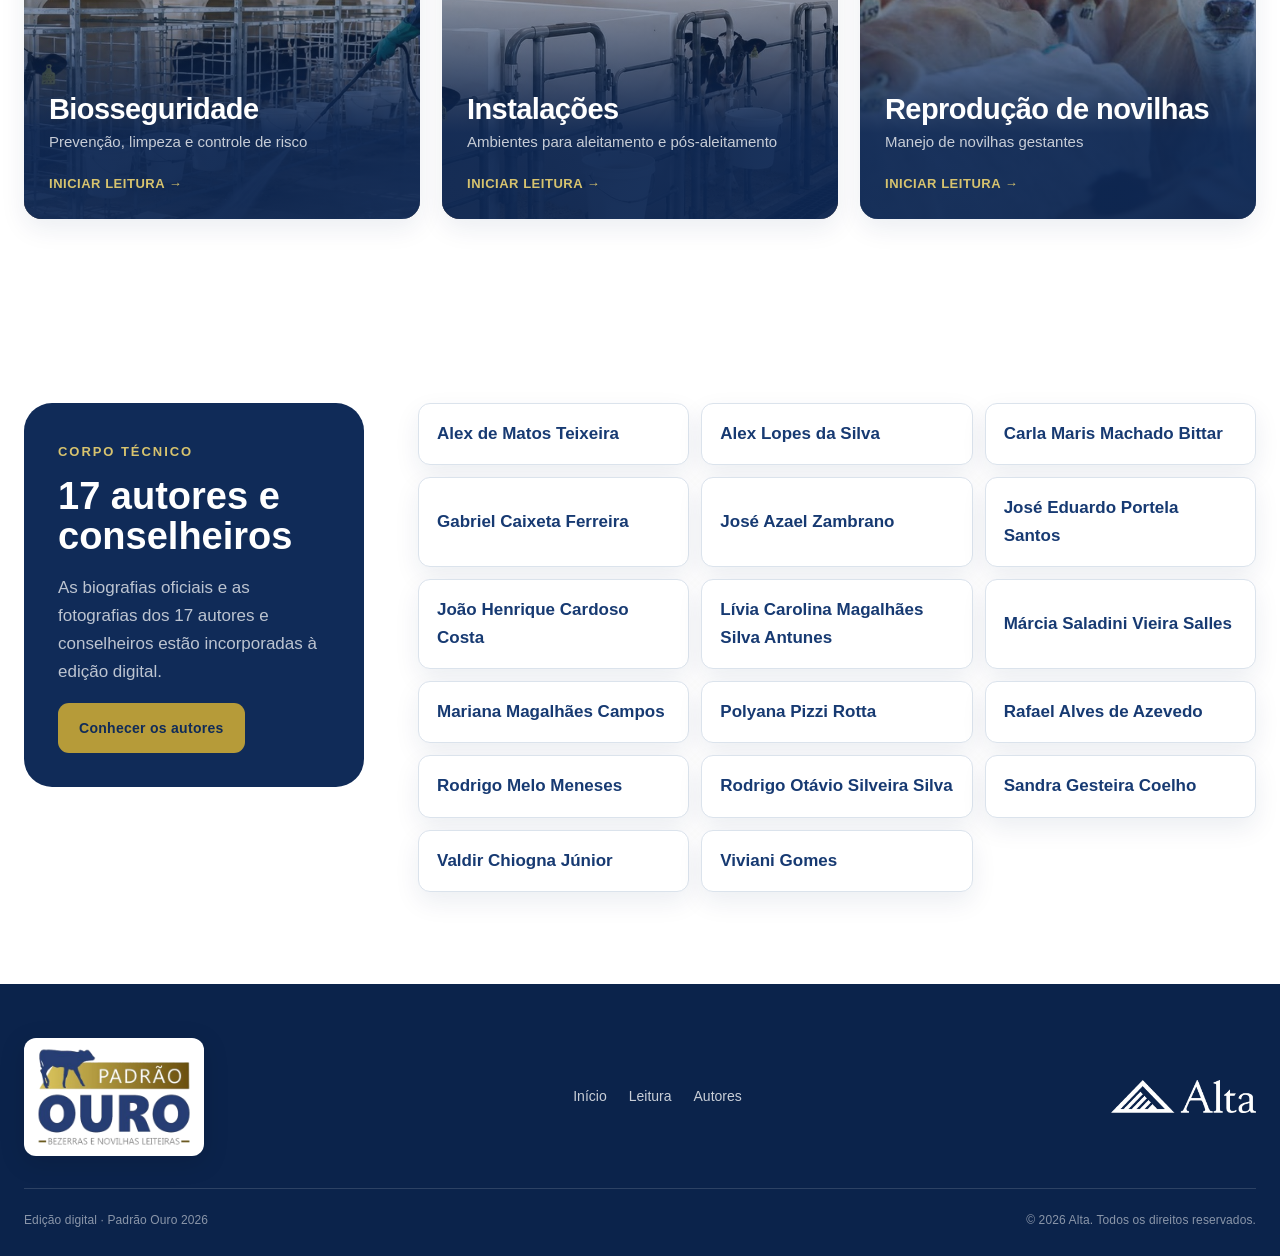
==== commit 7917c4c1: "Add files via upload" ====
--- a/index.html
+++ b/index.html
@@ -7,8 +7,8 @@
 <meta content="#102b58" name="theme-color"/>
 <meta content="Padrão Ouro de Criação de Bezerras e Novilhas Leiteiras — 4ª edição, 2026." name="description"/>
 <title>Padrão Ouro 2026</title>
-<link href="style.css?v=103" rel="stylesheet"/>
-<link href="manifest.webmanifest?v=103" rel="manifest"/><link href="favicon-32.png?v=103" rel="icon" sizes="32x32" type="image/png"/><link href="favicon-48.png?v=103" rel="icon" sizes="48x48" type="image/png"/><link href="apple-touch-icon.png?v=103" rel="apple-touch-icon" sizes="180x180"/><meta content="yes" name="apple-mobile-web-app-capable"/><meta content="default" name="apple-mobile-web-app-status-bar-style"/><meta content="Padrão Ouro" name="apple-mobile-web-app-title"/><meta content="website" property="og:type"/><meta content="Padrão Ouro 2026" property="og:title"/><meta content="Padrão Ouro de Criação de Bezerras e Novilhas Leiteiras — 4ª edição, 2026." property="og:description"/><meta content="https://altaleite.github.io/padrao-ouro/social-share.jpg?v=103" property="og:image"/><meta content="pt_BR" property="og:locale"/><meta content="summary_large_image" name="twitter:card"/><link href="https://altaleite.github.io/padrao-ouro/" rel="canonical"/><link href="https://altaleite.github.io/padrao-ouro/" hreflang="pt-BR" rel="alternate"/><link href="https://altaleite.github.io/padrao-ouro/?lang=en" hreflang="en" rel="alternate"/><link href="https://altaleite.github.io/padrao-ouro/?lang=es" hreflang="es" rel="alternate"/><link href="https://altaleite.github.io/padrao-ouro/" hreflang="x-default" rel="alternate"/><meta content="en_US" property="og:locale:alternate"/><meta content="es_ES" property="og:locale:alternate"/><script type="application/ld+json">{"@context": "https://schema.org", "@type": "Book", "name": "Padrão Ouro de Criação de Bezerras e Novilhas Leiteiras", "alternateName": "Padrão Ouro 2026", "inLanguage": "pt-BR", "datePublished": "2026", "bookEdition": "4ª edição", "url": "https://altaleite.github.io/padrao-ouro/", "image": "https://altaleite.github.io/padrao-ouro/social-share.jpg", "publisher": {"@type": "Organization", "name": "Alta", "url": "https://www.altagenetics.com.br/"}, "author": [{"@type": "Person", "name": "Alex de Matos Teixeira"}, {"@type": "Person", "name": "Alex Lopes da Silva"}, {"@type": "Person", "name": "Carla Maris Machado Bittar"}, {"@type": "Person", "name": "Gabriel Caixeta Ferreira"}, {"@type": "Person", "name": "José Azael Zambrano"}, {"@type": "Person", "name": "José Eduardo Portela Santos"}, {"@type": "Person", "name": "João Henrique Cardoso Costa"}, {"@type": "Person", "name": "Lívia Carolina Magalhães Silva Antunes"}, {"@type": "Person", "name": "Márcia Saladini Vieira Salles"}, {"@type": "Person", "name": "Mariana Magalhães Campos"}, {"@type": "Person", "name": "Polyana Pizzi Rotta"}, {"@type": "Person", "name": "Rafael Alves de Azevedo"}, {"@type": "Person", "name": "Rodrigo Melo Meneses"}, {"@type": "Person", "name": "Rodrigo Otávio Silveira Silva"}, {"@type": "Person", "name": "Sandra Gesteira Coelho"}, {"@type": "Person", "name": "Valdir Chiogna Júnior"}, {"@type": "Person", "name": "Viviani Gomes"}]}</script></head>
+<link href="style.css?v=104" rel="stylesheet"/>
+<link href="manifest.webmanifest?v=104" rel="manifest"/><link href="favicon-32.png?v=104" rel="icon" sizes="32x32" type="image/png"/><link href="favicon-48.png?v=104" rel="icon" sizes="48x48" type="image/png"/><link href="apple-touch-icon.png?v=104" rel="apple-touch-icon" sizes="180x180"/><meta content="yes" name="apple-mobile-web-app-capable"/><meta content="default" name="apple-mobile-web-app-status-bar-style"/><meta content="Padrão Ouro" name="apple-mobile-web-app-title"/><meta content="website" property="og:type"/><meta content="Padrão Ouro 2026" property="og:title"/><meta content="Padrão Ouro de Criação de Bezerras e Novilhas Leiteiras — 4ª edição, 2026." property="og:description"/><meta content="https://altaleite.github.io/padrao-ouro/social-share.jpg?v=104" property="og:image"/><meta content="pt_BR" property="og:locale"/><meta content="summary_large_image" name="twitter:card"/><link href="https://altaleite.github.io/padrao-ouro/" rel="canonical"/><link href="https://altaleite.github.io/padrao-ouro/" hreflang="pt-BR" rel="alternate"/><link href="https://altaleite.github.io/padrao-ouro/?lang=en" hreflang="en" rel="alternate"/><link href="https://altaleite.github.io/padrao-ouro/?lang=es" hreflang="es" rel="alternate"/><link href="https://altaleite.github.io/padrao-ouro/" hreflang="x-default" rel="alternate"/><meta content="en_US" property="og:locale:alternate"/><meta content="es_ES" property="og:locale:alternate"/><script type="application/ld+json">{"@context": "https://schema.org", "@type": "Book", "name": "Padrão Ouro de Criação de Bezerras e Novilhas Leiteiras", "alternateName": "Padrão Ouro 2026", "inLanguage": "pt-BR", "datePublished": "2026", "bookEdition": "4ª edição", "url": "https://altaleite.github.io/padrao-ouro/", "image": "https://altaleite.github.io/padrao-ouro/social-share.jpg", "publisher": {"@type": "Organization", "name": "Alta", "url": "https://www.altagenetics.com.br/"}, "author": [{"@type": "Person", "name": "Alex de Matos Teixeira"}, {"@type": "Person", "name": "Alex Lopes da Silva"}, {"@type": "Person", "name": "Carla Maris Machado Bittar"}, {"@type": "Person", "name": "Gabriel Caixeta Ferreira"}, {"@type": "Person", "name": "José Azael Zambrano"}, {"@type": "Person", "name": "José Eduardo Portela Santos"}, {"@type": "Person", "name": "João Henrique Cardoso Costa"}, {"@type": "Person", "name": "Lívia Carolina Magalhães Silva Antunes"}, {"@type": "Person", "name": "Márcia Saladini Vieira Salles"}, {"@type": "Person", "name": "Mariana Magalhães Campos"}, {"@type": "Person", "name": "Polyana Pizzi Rotta"}, {"@type": "Person", "name": "Rafael Alves de Azevedo"}, {"@type": "Person", "name": "Rodrigo Melo Meneses"}, {"@type": "Person", "name": "Rodrigo Otávio Silveira Silva"}, {"@type": "Person", "name": "Sandra Gesteira Coelho"}, {"@type": "Person", "name": "Valdir Chiogna Júnior"}, {"@type": "Person", "name": "Viviani Gomes"}]}</script></head>
 <body>
 <a class="skip-link" href="#conteudo">Pular para o conteúdo</a>
 <header class="site-header public-header">
@@ -96,6 +96,7 @@
 <p>As biografias oficiais e as fotografias dos 17 autores e conselheiros estão incorporadas à edição digital.</p>
 <a class="btn btn-primary" href="autores.html">Conhecer os autores</a>
 </aside>
+<div class="author-name-grid" data-author-names=""></div>
 </div>
 </section>
 </main>
@@ -116,7 +117,7 @@
 </div>
 </div>
 </footer>
-<script src="content.js?v=103"></script>
-<script src="site.js?v=103"></script>
-<script src="translate.js?v=103"></script></body>
+<script src="content.js?v=104"></script>
+<script src="site.js?v=104"></script>
+<script src="translate.js?v=104"></script></body>
 </html>
--- a/style.css
+++ b/style.css
@@ -261,10 +261,11 @@
 }
 .authors-panel h2 { margin: 12px 0; font-size: 38px; line-height: 1.05; }
 .authors-panel p { color: rgba(255,255,255,.72); }
-.author-name-grid { display: grid; grid-template-columns: repeat(2,1fr); gap: 12px; }
+.author-name-grid { display: grid; grid-template-columns: repeat(3,1fr); gap: 12px; align-content: start; }
 .author-name {
   background: white; border: 1px solid var(--line); border-radius: 12px;
   padding: 16px 18px; color: var(--blue-900); font-weight: 750;
+  display: flex; align-items: center; box-shadow: var(--shadow-sm);
 }
 
 .site-footer { background: #0b234b; color: white; padding: 54px 24px 26px; }
@@ -494,7 +495,8 @@
   .hero-edition { display: none; }
   .section { padding: 70px 20px; }
   .section-heading { grid-template-columns: 1fr; gap: 18px; }
-  .chapter-grid, .feature-grid, .author-name-grid, .author-cards { grid-template-columns: 1fr; }
+  .chapter-grid, .feature-grid, .author-cards { grid-template-columns: 1fr; }
+  .author-name-grid { grid-template-columns: repeat(2,1fr); }
   .project-strip-inner, .footer-top, .footer-bottom { align-items: flex-start; flex-direction: column; }
   .footer-links { flex-wrap: wrap; }
   .reader-shell { display: block; }
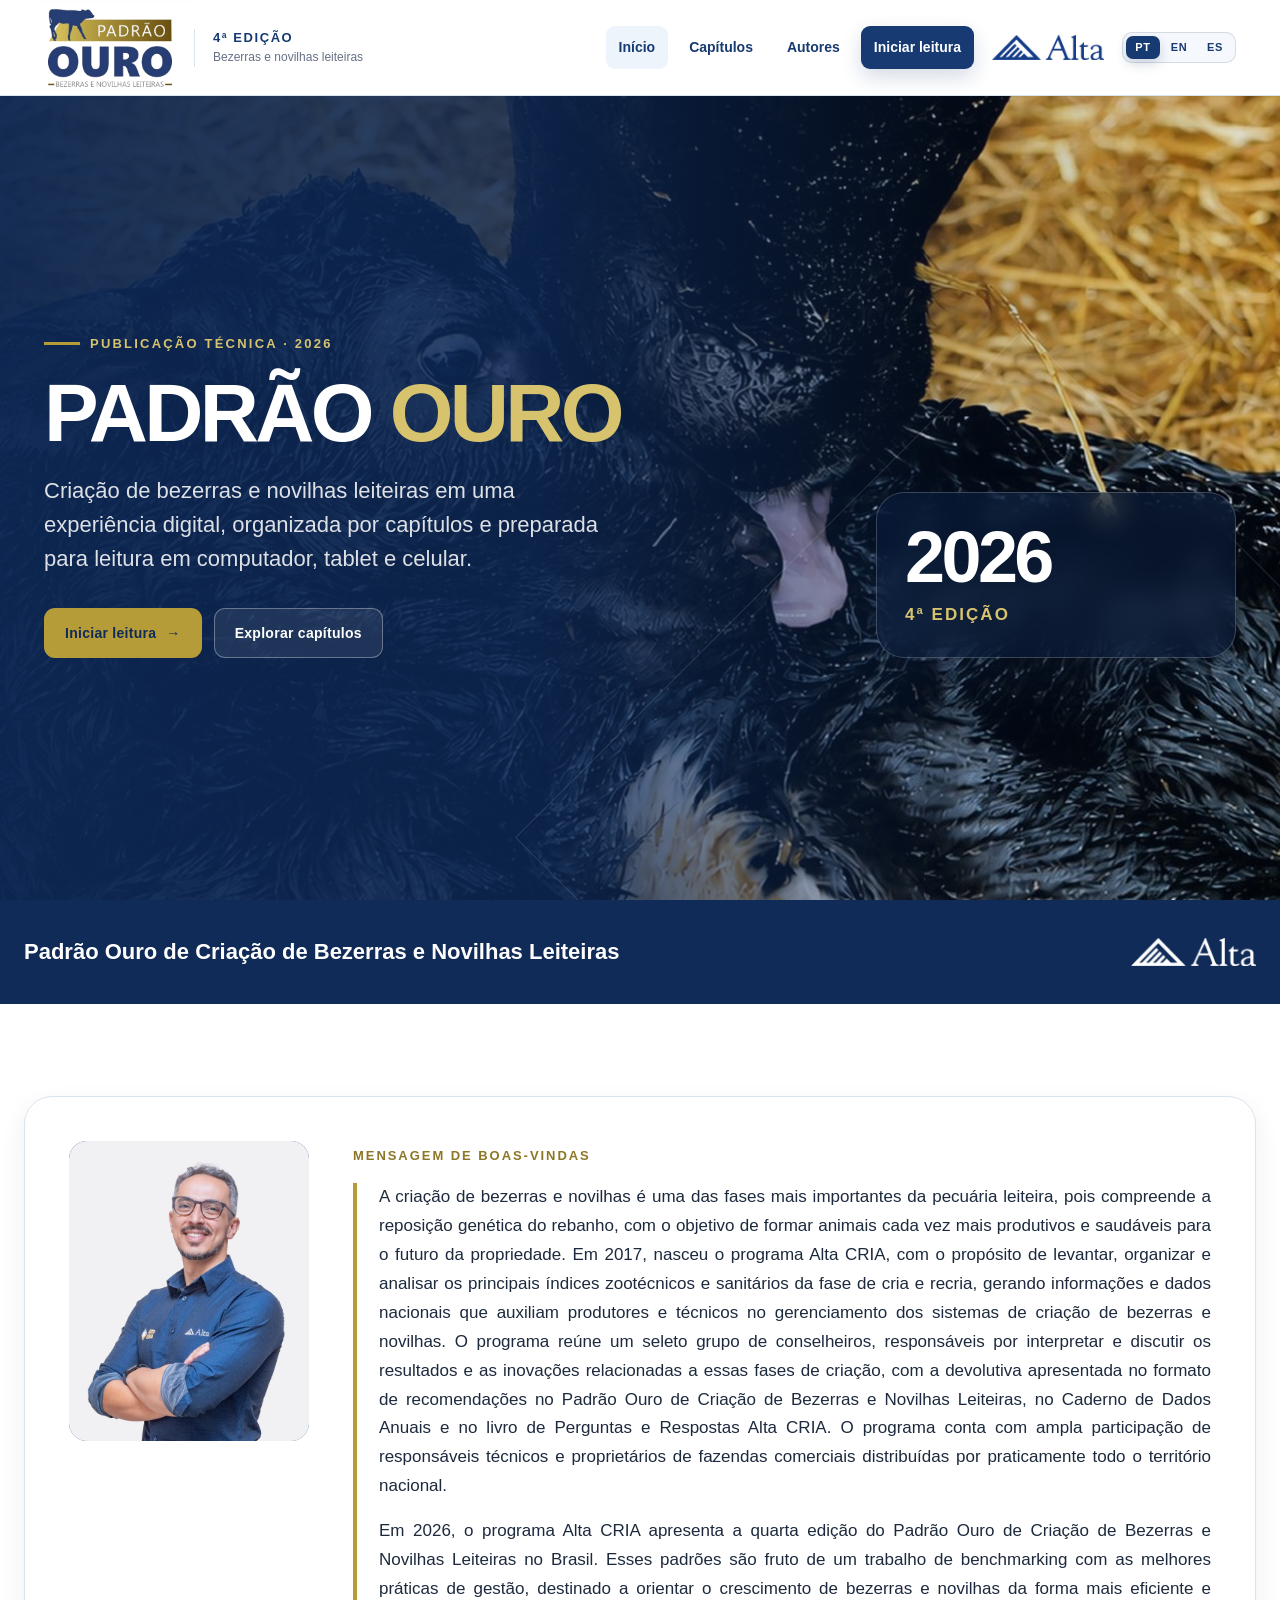
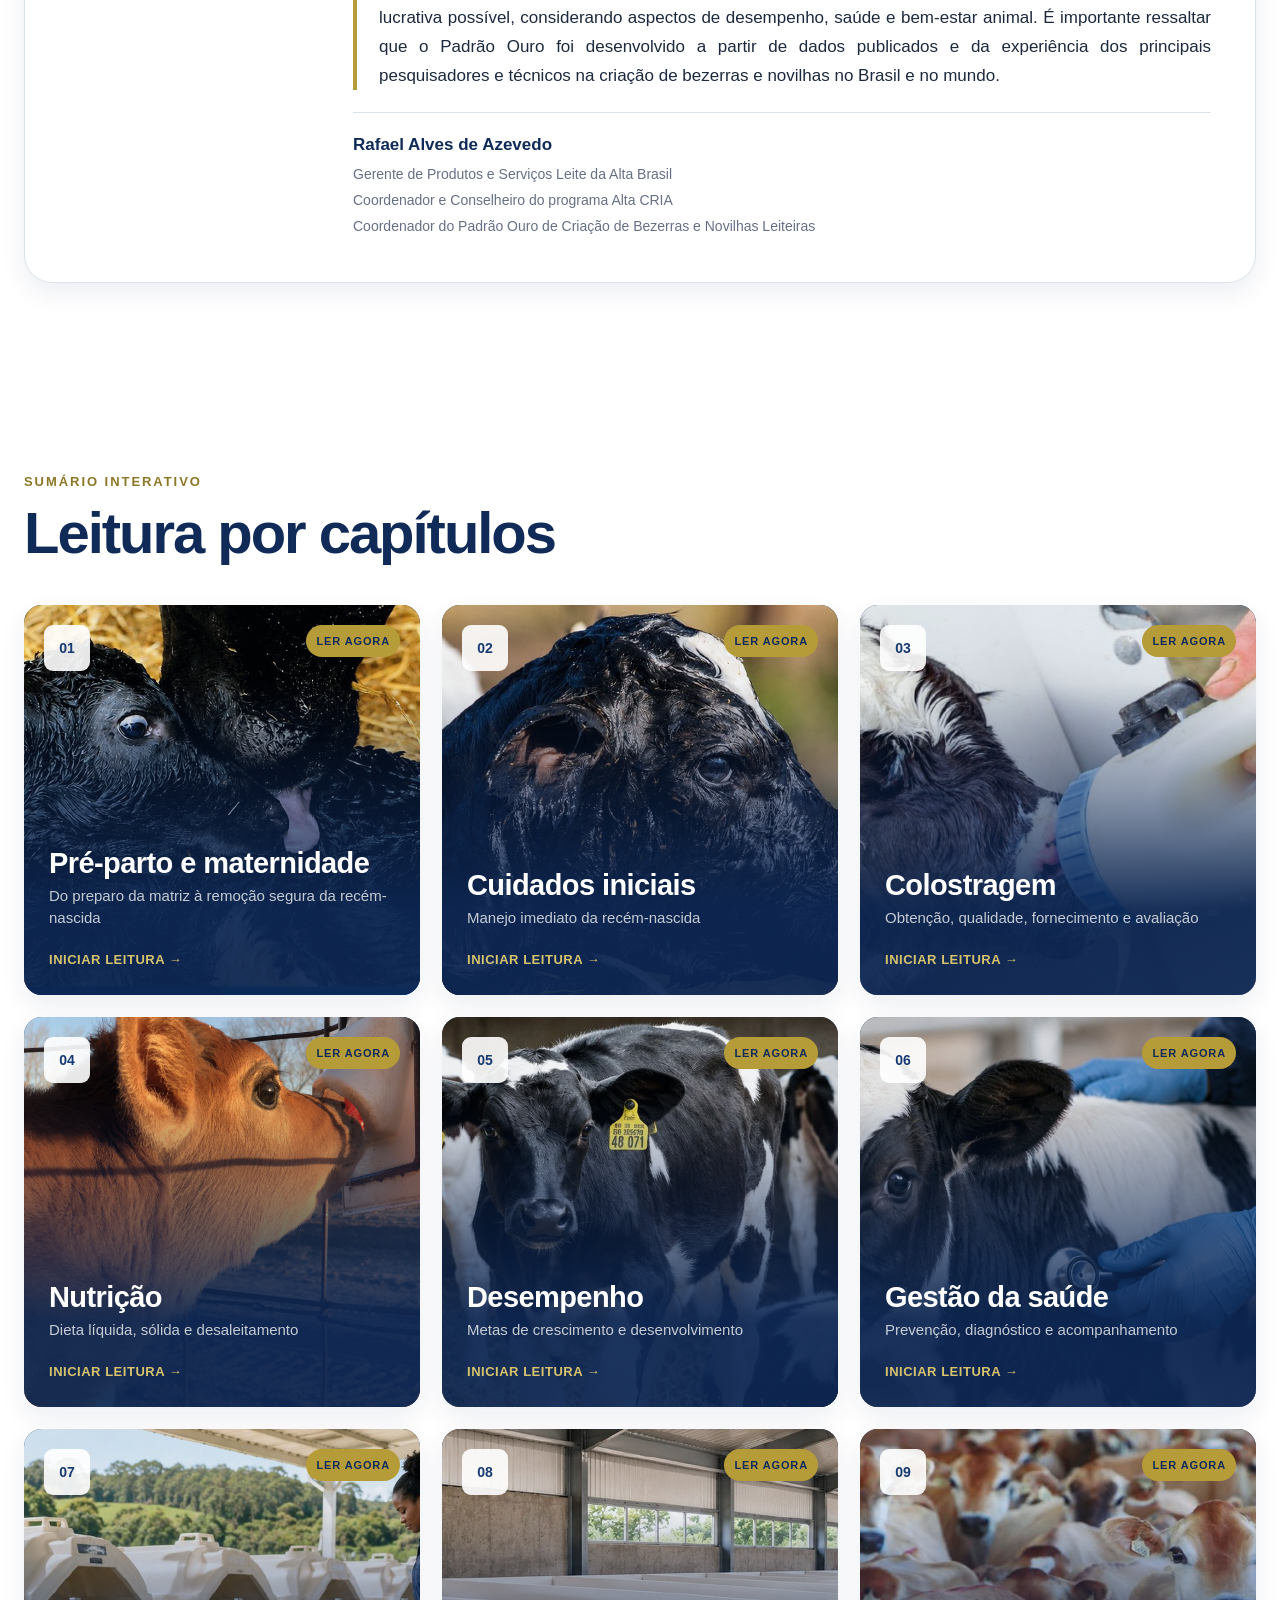
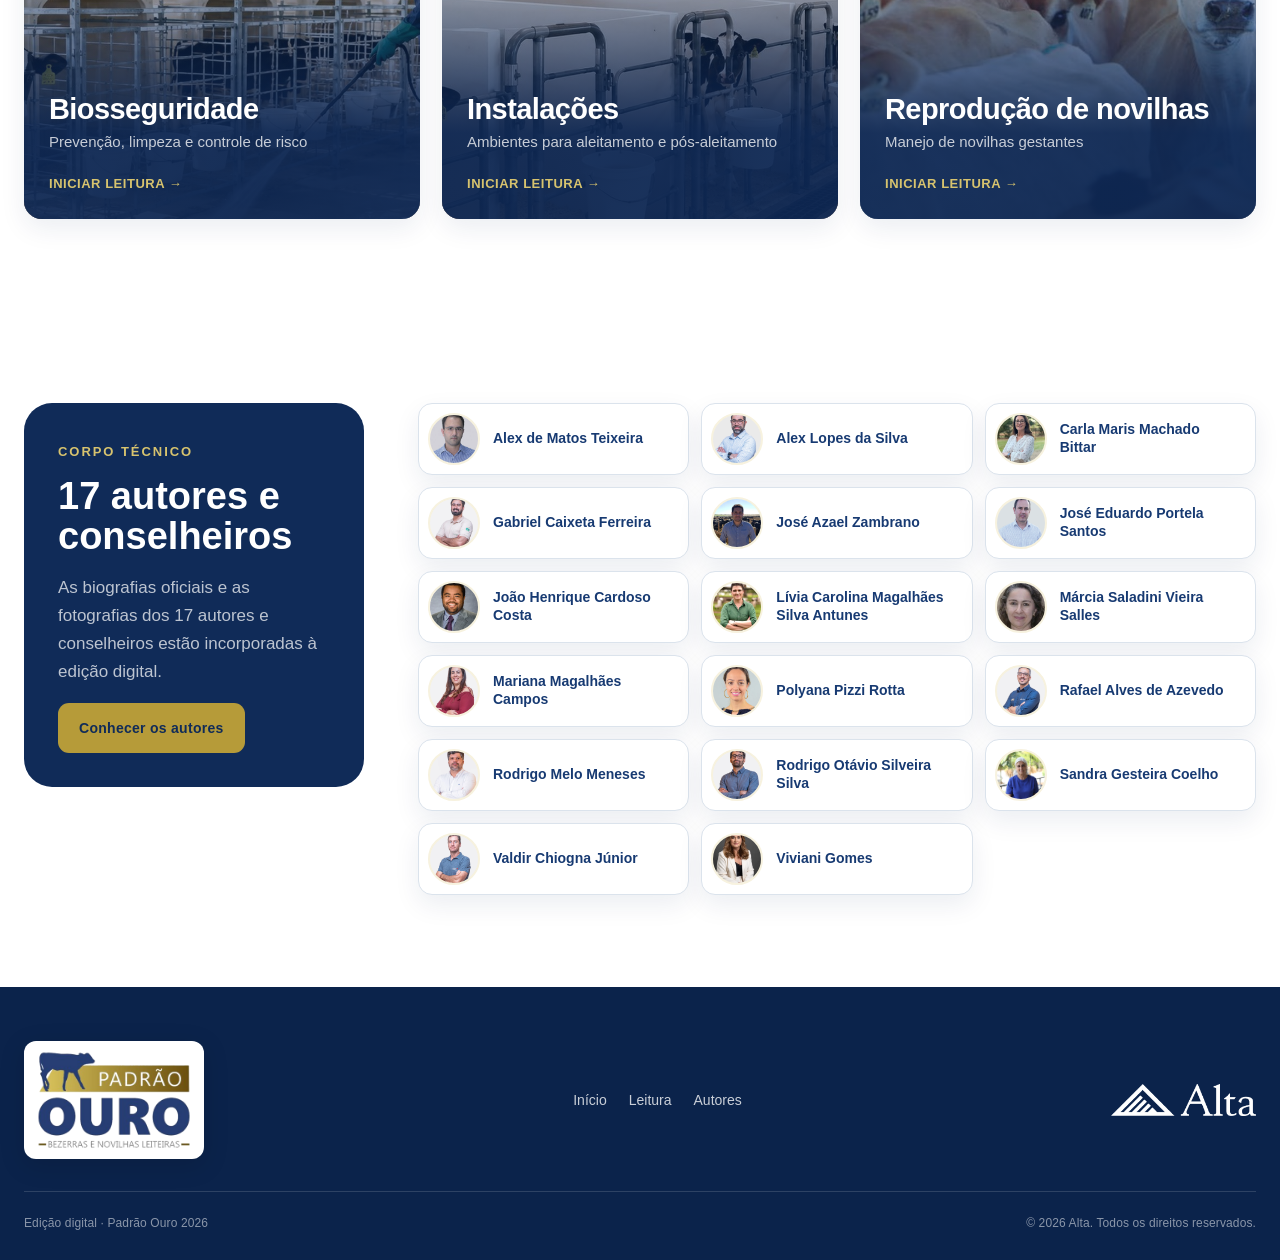
==== commit 35a38bd7: "Add files via upload" ====
--- a/index.html
+++ b/index.html
@@ -7,8 +7,8 @@
 <meta content="#102b58" name="theme-color"/>
 <meta content="Padrão Ouro de Criação de Bezerras e Novilhas Leiteiras — 4ª edição, 2026." name="description"/>
 <title>Padrão Ouro 2026</title>
-<link href="style.css?v=104" rel="stylesheet"/>
-<link href="manifest.webmanifest?v=104" rel="manifest"/><link href="favicon-32.png?v=104" rel="icon" sizes="32x32" type="image/png"/><link href="favicon-48.png?v=104" rel="icon" sizes="48x48" type="image/png"/><link href="apple-touch-icon.png?v=104" rel="apple-touch-icon" sizes="180x180"/><meta content="yes" name="apple-mobile-web-app-capable"/><meta content="default" name="apple-mobile-web-app-status-bar-style"/><meta content="Padrão Ouro" name="apple-mobile-web-app-title"/><meta content="website" property="og:type"/><meta content="Padrão Ouro 2026" property="og:title"/><meta content="Padrão Ouro de Criação de Bezerras e Novilhas Leiteiras — 4ª edição, 2026." property="og:description"/><meta content="https://altaleite.github.io/padrao-ouro/social-share.jpg?v=104" property="og:image"/><meta content="pt_BR" property="og:locale"/><meta content="summary_large_image" name="twitter:card"/><link href="https://altaleite.github.io/padrao-ouro/" rel="canonical"/><link href="https://altaleite.github.io/padrao-ouro/" hreflang="pt-BR" rel="alternate"/><link href="https://altaleite.github.io/padrao-ouro/?lang=en" hreflang="en" rel="alternate"/><link href="https://altaleite.github.io/padrao-ouro/?lang=es" hreflang="es" rel="alternate"/><link href="https://altaleite.github.io/padrao-ouro/" hreflang="x-default" rel="alternate"/><meta content="en_US" property="og:locale:alternate"/><meta content="es_ES" property="og:locale:alternate"/><script type="application/ld+json">{"@context": "https://schema.org", "@type": "Book", "name": "Padrão Ouro de Criação de Bezerras e Novilhas Leiteiras", "alternateName": "Padrão Ouro 2026", "inLanguage": "pt-BR", "datePublished": "2026", "bookEdition": "4ª edição", "url": "https://altaleite.github.io/padrao-ouro/", "image": "https://altaleite.github.io/padrao-ouro/social-share.jpg", "publisher": {"@type": "Organization", "name": "Alta", "url": "https://www.altagenetics.com.br/"}, "author": [{"@type": "Person", "name": "Alex de Matos Teixeira"}, {"@type": "Person", "name": "Alex Lopes da Silva"}, {"@type": "Person", "name": "Carla Maris Machado Bittar"}, {"@type": "Person", "name": "Gabriel Caixeta Ferreira"}, {"@type": "Person", "name": "José Azael Zambrano"}, {"@type": "Person", "name": "José Eduardo Portela Santos"}, {"@type": "Person", "name": "João Henrique Cardoso Costa"}, {"@type": "Person", "name": "Lívia Carolina Magalhães Silva Antunes"}, {"@type": "Person", "name": "Márcia Saladini Vieira Salles"}, {"@type": "Person", "name": "Mariana Magalhães Campos"}, {"@type": "Person", "name": "Polyana Pizzi Rotta"}, {"@type": "Person", "name": "Rafael Alves de Azevedo"}, {"@type": "Person", "name": "Rodrigo Melo Meneses"}, {"@type": "Person", "name": "Rodrigo Otávio Silveira Silva"}, {"@type": "Person", "name": "Sandra Gesteira Coelho"}, {"@type": "Person", "name": "Valdir Chiogna Júnior"}, {"@type": "Person", "name": "Viviani Gomes"}]}</script></head>
+<link href="style.css?v=105" rel="stylesheet"/>
+<link href="manifest.webmanifest?v=105" rel="manifest"/><link href="favicon-32.png?v=105" rel="icon" sizes="32x32" type="image/png"/><link href="favicon-48.png?v=105" rel="icon" sizes="48x48" type="image/png"/><link href="apple-touch-icon.png?v=105" rel="apple-touch-icon" sizes="180x180"/><meta content="yes" name="apple-mobile-web-app-capable"/><meta content="default" name="apple-mobile-web-app-status-bar-style"/><meta content="Padrão Ouro" name="apple-mobile-web-app-title"/><meta content="website" property="og:type"/><meta content="Padrão Ouro 2026" property="og:title"/><meta content="Padrão Ouro de Criação de Bezerras e Novilhas Leiteiras — 4ª edição, 2026." property="og:description"/><meta content="https://altaleite.github.io/padrao-ouro/social-share.jpg?v=105" property="og:image"/><meta content="pt_BR" property="og:locale"/><meta content="summary_large_image" name="twitter:card"/><link href="https://altaleite.github.io/padrao-ouro/" rel="canonical"/><link href="https://altaleite.github.io/padrao-ouro/" hreflang="pt-BR" rel="alternate"/><link href="https://altaleite.github.io/padrao-ouro/?lang=en" hreflang="en" rel="alternate"/><link href="https://altaleite.github.io/padrao-ouro/?lang=es" hreflang="es" rel="alternate"/><link href="https://altaleite.github.io/padrao-ouro/" hreflang="x-default" rel="alternate"/><meta content="en_US" property="og:locale:alternate"/><meta content="es_ES" property="og:locale:alternate"/><script type="application/ld+json">{"@context": "https://schema.org", "@type": "Book", "name": "Padrão Ouro de Criação de Bezerras e Novilhas Leiteiras", "alternateName": "Padrão Ouro 2026", "inLanguage": "pt-BR", "datePublished": "2026", "bookEdition": "4ª edição", "url": "https://altaleite.github.io/padrao-ouro/", "image": "https://altaleite.github.io/padrao-ouro/social-share.jpg", "publisher": {"@type": "Organization", "name": "Alta", "url": "https://www.altagenetics.com.br/"}, "author": [{"@type": "Person", "name": "Alex de Matos Teixeira"}, {"@type": "Person", "name": "Alex Lopes da Silva"}, {"@type": "Person", "name": "Carla Maris Machado Bittar"}, {"@type": "Person", "name": "Gabriel Caixeta Ferreira"}, {"@type": "Person", "name": "José Azael Zambrano"}, {"@type": "Person", "name": "José Eduardo Portela Santos"}, {"@type": "Person", "name": "João Henrique Cardoso Costa"}, {"@type": "Person", "name": "Lívia Carolina Magalhães Silva Antunes"}, {"@type": "Person", "name": "Márcia Saladini Vieira Salles"}, {"@type": "Person", "name": "Mariana Magalhães Campos"}, {"@type": "Person", "name": "Polyana Pizzi Rotta"}, {"@type": "Person", "name": "Rafael Alves de Azevedo"}, {"@type": "Person", "name": "Rodrigo Melo Meneses"}, {"@type": "Person", "name": "Rodrigo Otávio Silveira Silva"}, {"@type": "Person", "name": "Sandra Gesteira Coelho"}, {"@type": "Person", "name": "Valdir Chiogna Júnior"}, {"@type": "Person", "name": "Viviani Gomes"}]}</script></head>
 <body>
 <a class="skip-link" href="#conteudo">Pular para o conteúdo</a>
 <header class="site-header public-header">
@@ -117,7 +117,7 @@
 </div>
 </div>
 </footer>
-<script src="content.js?v=104"></script>
-<script src="site.js?v=104"></script>
-<script src="translate.js?v=104"></script></body>
+<script src="content.js?v=105"></script>
+<script src="site.js?v=105"></script>
+<script src="translate.js?v=105"></script></body>
 </html>
--- a/style.css
+++ b/style.css
@@ -262,11 +262,19 @@
 .authors-panel h2 { margin: 12px 0; font-size: 38px; line-height: 1.05; }
 .authors-panel p { color: rgba(255,255,255,.72); }
 .author-name-grid { display: grid; grid-template-columns: repeat(3,1fr); gap: 12px; align-content: start; }
-.author-name {
-  background: white; border: 1px solid var(--line); border-radius: 12px;
-  padding: 16px 18px; color: var(--blue-900); font-weight: 750;
-  display: flex; align-items: center; box-shadow: var(--shadow-sm);
-}
+.author-mini {
+  display: flex; align-items: center; gap: 13px;
+  background: white; border: 1px solid var(--line); border-radius: 14px;
+  padding: 9px 16px 9px 9px; box-shadow: var(--shadow-sm);
+  transition: transform .2s ease, box-shadow .2s ease;
+}
+.author-mini:hover { transform: translateY(-3px); box-shadow: var(--shadow-lg); }
+.author-mini-photo {
+  width: 52px; height: 52px; border-radius: 50%; flex: 0 0 auto;
+  background: var(--blue-900) center/cover no-repeat;
+  border: 2px solid var(--soft-gold);
+}
+.author-mini-name { color: var(--blue-900); font-weight: 750; font-size: 14px; line-height: 1.28; }
 
 .site-footer { background: #0b234b; color: white; padding: 54px 24px 26px; }
 .footer-inner { max-width: var(--max); margin: 0 auto; }
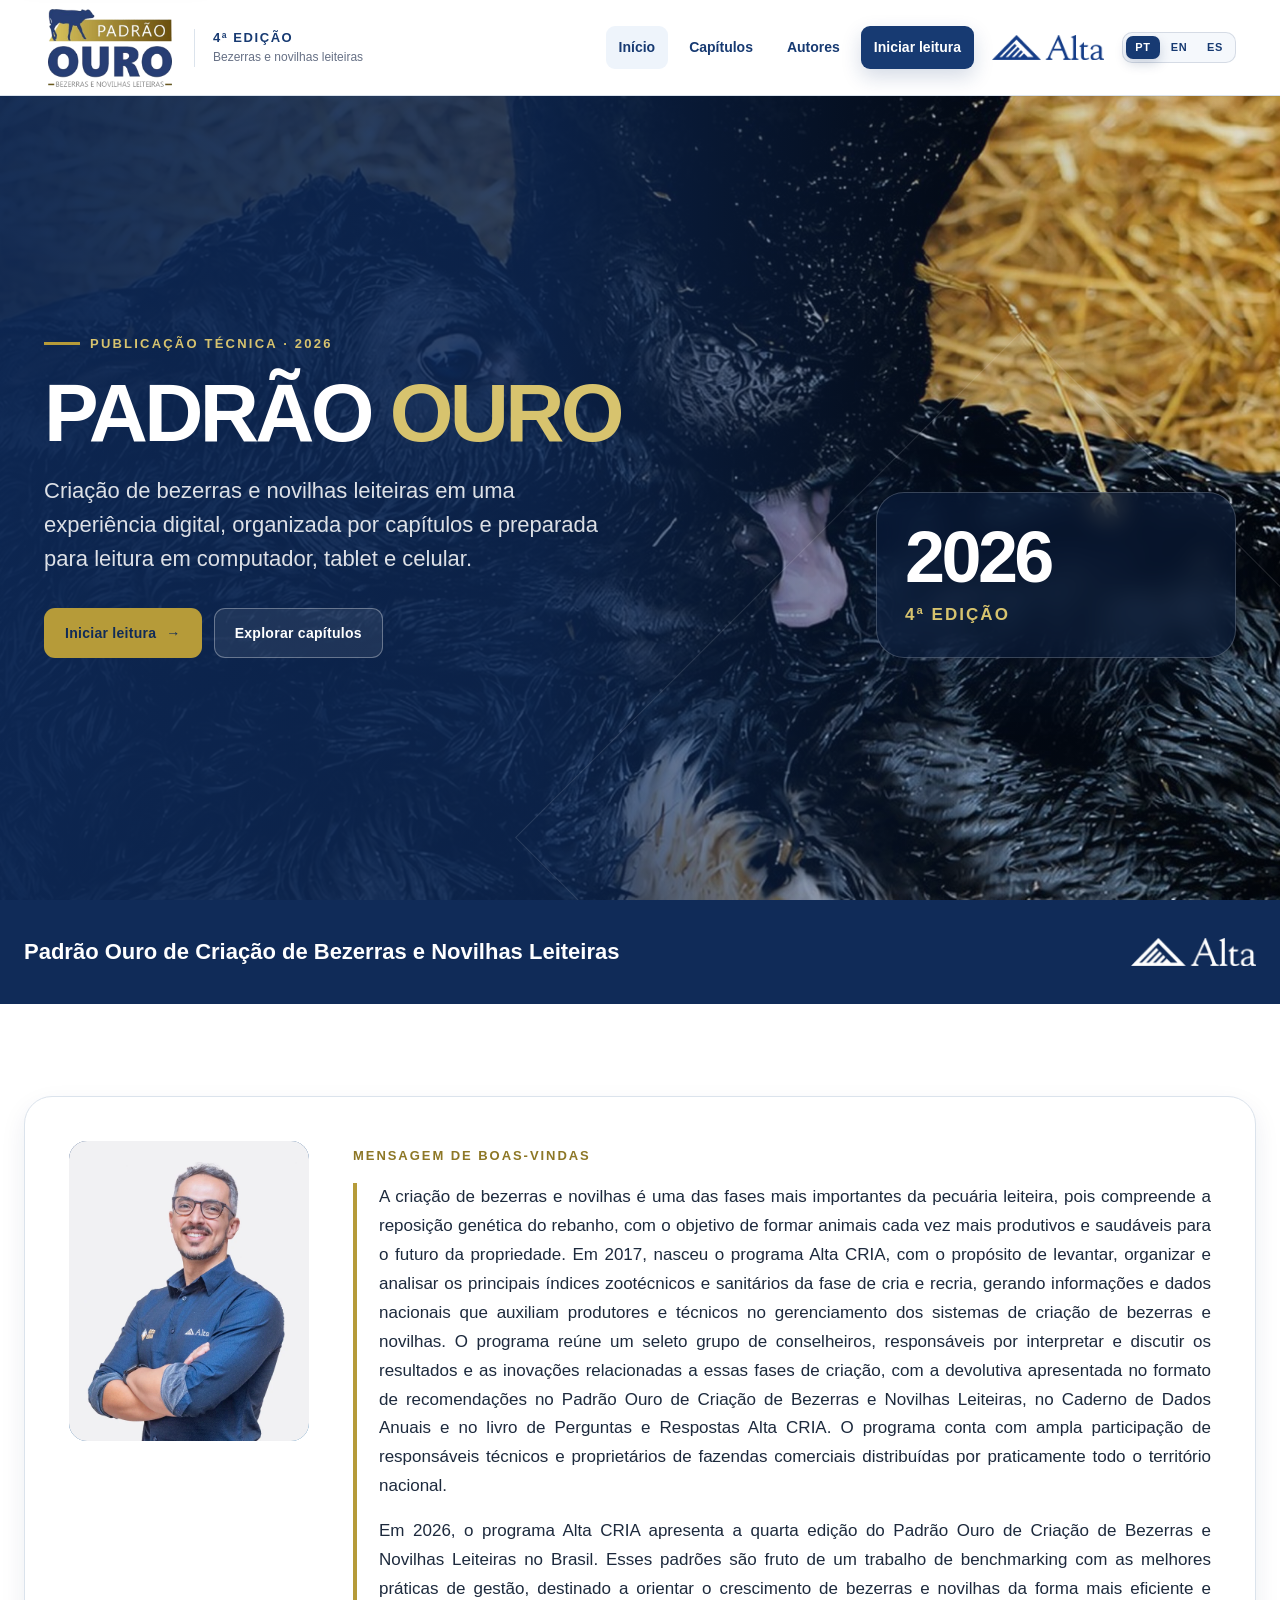
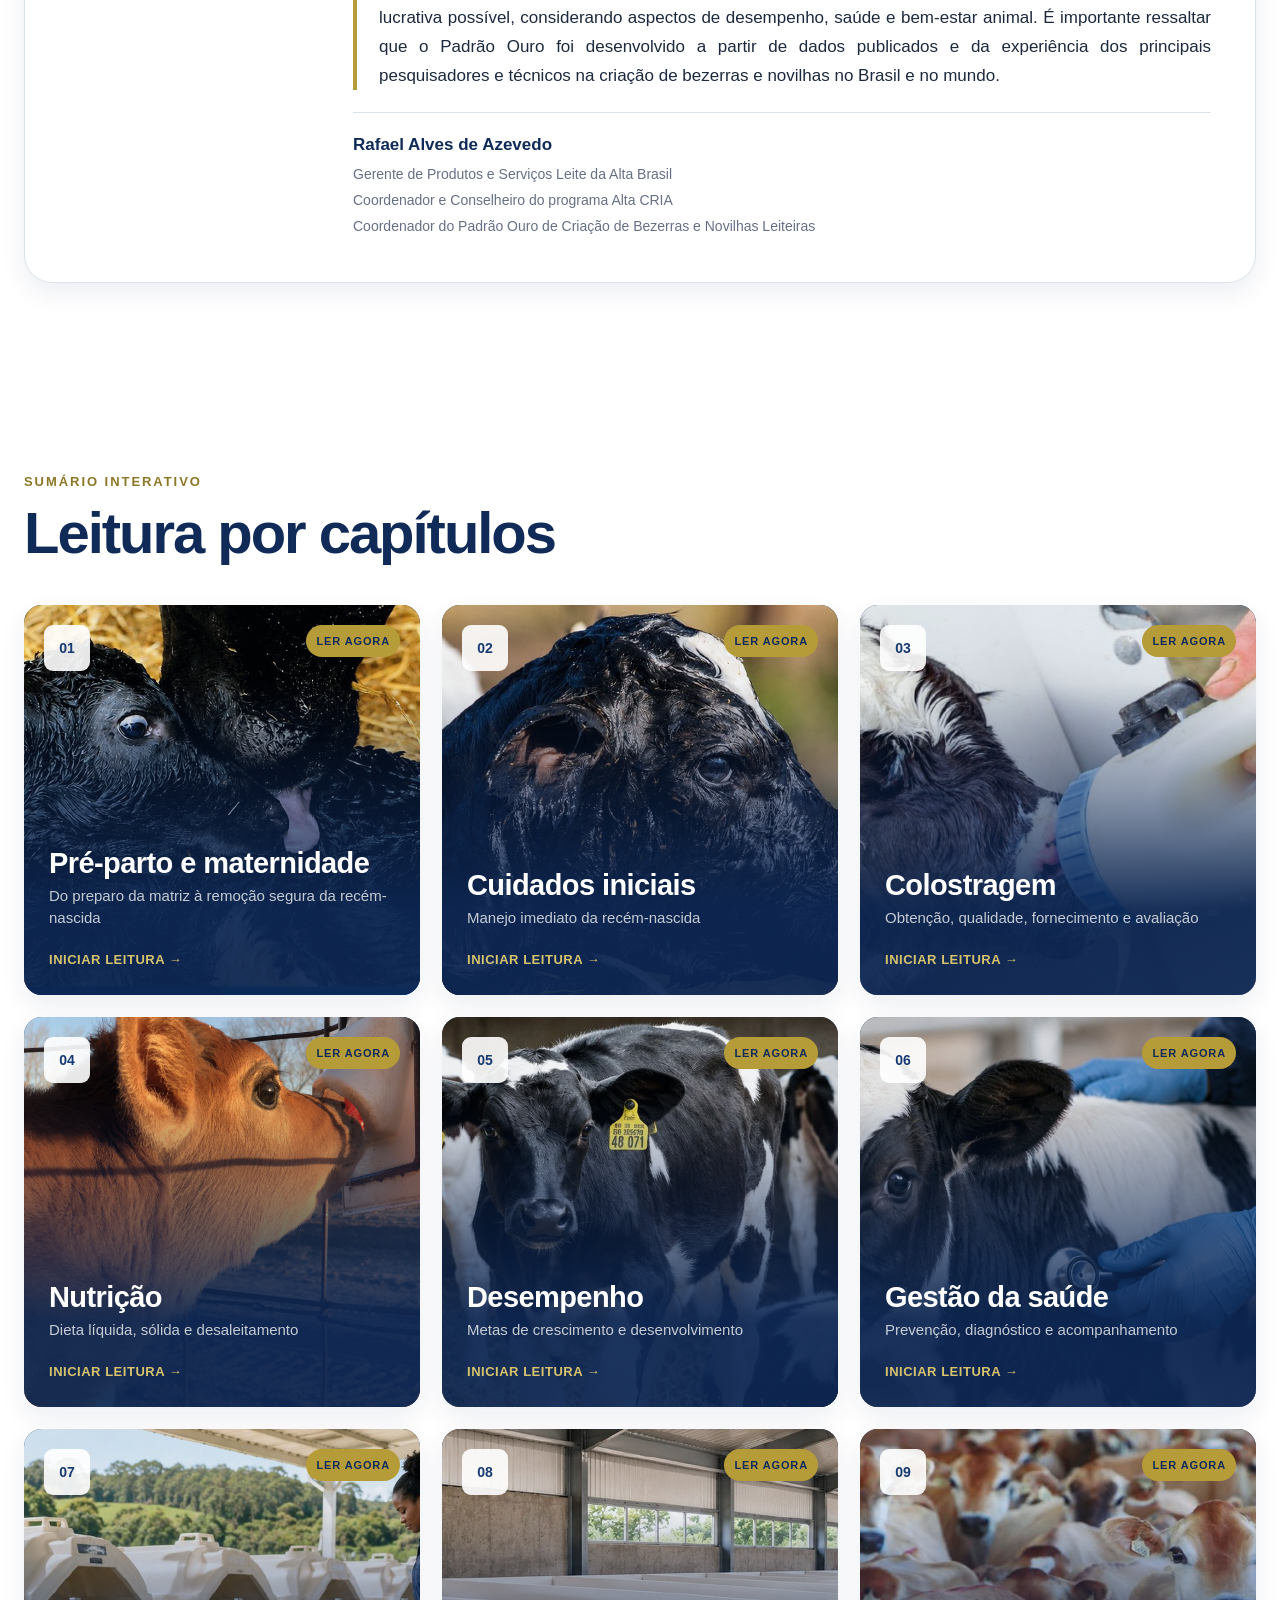
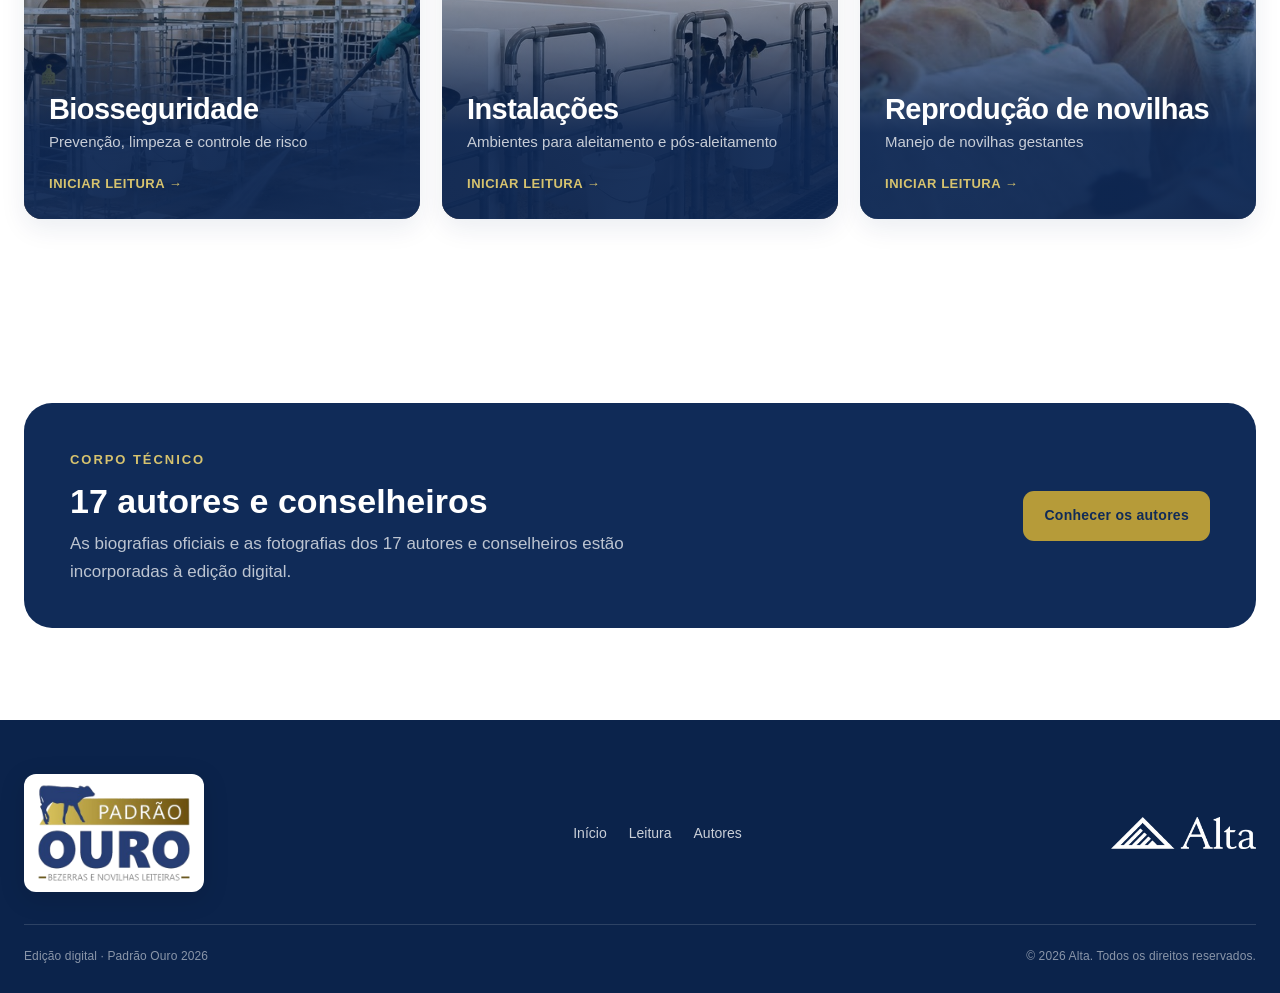
==== commit 9e15b17b: "Add files via upload" ====
--- a/index.html
+++ b/index.html
@@ -7,8 +7,8 @@
 <meta content="#102b58" name="theme-color"/>
 <meta content="Padrão Ouro de Criação de Bezerras e Novilhas Leiteiras — 4ª edição, 2026." name="description"/>
 <title>Padrão Ouro 2026</title>
-<link href="style.css?v=105" rel="stylesheet"/>
-<link href="manifest.webmanifest?v=105" rel="manifest"/><link href="favicon-32.png?v=105" rel="icon" sizes="32x32" type="image/png"/><link href="favicon-48.png?v=105" rel="icon" sizes="48x48" type="image/png"/><link href="apple-touch-icon.png?v=105" rel="apple-touch-icon" sizes="180x180"/><meta content="yes" name="apple-mobile-web-app-capable"/><meta content="default" name="apple-mobile-web-app-status-bar-style"/><meta content="Padrão Ouro" name="apple-mobile-web-app-title"/><meta content="website" property="og:type"/><meta content="Padrão Ouro 2026" property="og:title"/><meta content="Padrão Ouro de Criação de Bezerras e Novilhas Leiteiras — 4ª edição, 2026." property="og:description"/><meta content="https://altaleite.github.io/padrao-ouro/social-share.jpg?v=105" property="og:image"/><meta content="pt_BR" property="og:locale"/><meta content="summary_large_image" name="twitter:card"/><link href="https://altaleite.github.io/padrao-ouro/" rel="canonical"/><link href="https://altaleite.github.io/padrao-ouro/" hreflang="pt-BR" rel="alternate"/><link href="https://altaleite.github.io/padrao-ouro/?lang=en" hreflang="en" rel="alternate"/><link href="https://altaleite.github.io/padrao-ouro/?lang=es" hreflang="es" rel="alternate"/><link href="https://altaleite.github.io/padrao-ouro/" hreflang="x-default" rel="alternate"/><meta content="en_US" property="og:locale:alternate"/><meta content="es_ES" property="og:locale:alternate"/><script type="application/ld+json">{"@context": "https://schema.org", "@type": "Book", "name": "Padrão Ouro de Criação de Bezerras e Novilhas Leiteiras", "alternateName": "Padrão Ouro 2026", "inLanguage": "pt-BR", "datePublished": "2026", "bookEdition": "4ª edição", "url": "https://altaleite.github.io/padrao-ouro/", "image": "https://altaleite.github.io/padrao-ouro/social-share.jpg", "publisher": {"@type": "Organization", "name": "Alta", "url": "https://www.altagenetics.com.br/"}, "author": [{"@type": "Person", "name": "Alex de Matos Teixeira"}, {"@type": "Person", "name": "Alex Lopes da Silva"}, {"@type": "Person", "name": "Carla Maris Machado Bittar"}, {"@type": "Person", "name": "Gabriel Caixeta Ferreira"}, {"@type": "Person", "name": "José Azael Zambrano"}, {"@type": "Person", "name": "José Eduardo Portela Santos"}, {"@type": "Person", "name": "João Henrique Cardoso Costa"}, {"@type": "Person", "name": "Lívia Carolina Magalhães Silva Antunes"}, {"@type": "Person", "name": "Márcia Saladini Vieira Salles"}, {"@type": "Person", "name": "Mariana Magalhães Campos"}, {"@type": "Person", "name": "Polyana Pizzi Rotta"}, {"@type": "Person", "name": "Rafael Alves de Azevedo"}, {"@type": "Person", "name": "Rodrigo Melo Meneses"}, {"@type": "Person", "name": "Rodrigo Otávio Silveira Silva"}, {"@type": "Person", "name": "Sandra Gesteira Coelho"}, {"@type": "Person", "name": "Valdir Chiogna Júnior"}, {"@type": "Person", "name": "Viviani Gomes"}]}</script></head>
+<link href="style.css?v=106" rel="stylesheet"/>
+<link href="manifest.webmanifest?v=106" rel="manifest"/><link href="favicon-32.png?v=106" rel="icon" sizes="32x32" type="image/png"/><link href="favicon-48.png?v=106" rel="icon" sizes="48x48" type="image/png"/><link href="apple-touch-icon.png?v=106" rel="apple-touch-icon" sizes="180x180"/><meta content="yes" name="apple-mobile-web-app-capable"/><meta content="default" name="apple-mobile-web-app-status-bar-style"/><meta content="Padrão Ouro" name="apple-mobile-web-app-title"/><meta content="website" property="og:type"/><meta content="Padrão Ouro 2026" property="og:title"/><meta content="Padrão Ouro de Criação de Bezerras e Novilhas Leiteiras — 4ª edição, 2026." property="og:description"/><meta content="https://altaleite.github.io/padrao-ouro/social-share.jpg?v=106" property="og:image"/><meta content="pt_BR" property="og:locale"/><meta content="summary_large_image" name="twitter:card"/><link href="https://altaleite.github.io/padrao-ouro/" rel="canonical"/><link href="https://altaleite.github.io/padrao-ouro/" hreflang="pt-BR" rel="alternate"/><link href="https://altaleite.github.io/padrao-ouro/?lang=en" hreflang="en" rel="alternate"/><link href="https://altaleite.github.io/padrao-ouro/?lang=es" hreflang="es" rel="alternate"/><link href="https://altaleite.github.io/padrao-ouro/" hreflang="x-default" rel="alternate"/><meta content="en_US" property="og:locale:alternate"/><meta content="es_ES" property="og:locale:alternate"/><script type="application/ld+json">{"@context": "https://schema.org", "@type": "Book", "name": "Padrão Ouro de Criação de Bezerras e Novilhas Leiteiras", "alternateName": "Padrão Ouro 2026", "inLanguage": "pt-BR", "datePublished": "2026", "bookEdition": "4ª edição", "url": "https://altaleite.github.io/padrao-ouro/", "image": "https://altaleite.github.io/padrao-ouro/social-share.jpg", "publisher": {"@type": "Organization", "name": "Alta", "url": "https://www.altagenetics.com.br/"}, "author": [{"@type": "Person", "name": "Alex de Matos Teixeira"}, {"@type": "Person", "name": "Alex Lopes da Silva"}, {"@type": "Person", "name": "Carla Maris Machado Bittar"}, {"@type": "Person", "name": "Gabriel Caixeta Ferreira"}, {"@type": "Person", "name": "José Azael Zambrano"}, {"@type": "Person", "name": "José Eduardo Portela Santos"}, {"@type": "Person", "name": "João Henrique Cardoso Costa"}, {"@type": "Person", "name": "Lívia Carolina Magalhães Silva Antunes"}, {"@type": "Person", "name": "Márcia Saladini Vieira Salles"}, {"@type": "Person", "name": "Mariana Magalhães Campos"}, {"@type": "Person", "name": "Polyana Pizzi Rotta"}, {"@type": "Person", "name": "Rafael Alves de Azevedo"}, {"@type": "Person", "name": "Rodrigo Melo Meneses"}, {"@type": "Person", "name": "Rodrigo Otávio Silveira Silva"}, {"@type": "Person", "name": "Sandra Gesteira Coelho"}, {"@type": "Person", "name": "Valdir Chiogna Júnior"}, {"@type": "Person", "name": "Viviani Gomes"}]}</script></head>
 <body>
 <a class="skip-link" href="#conteudo">Pular para o conteúdo</a>
 <header class="site-header public-header">
@@ -89,14 +89,15 @@
 </div>
 </section>
 <section class="section white">
-<div class="section-inner authors-preview">
-<aside class="authors-panel">
+<div class="section-inner">
+<div class="authors-panel">
+<div class="authors-panel-copy">
 <span class="section-kicker" style="color:#d7c36e">Corpo técnico</span>
 <h2>17 autores e conselheiros</h2>
 <p>As biografias oficiais e as fotografias dos 17 autores e conselheiros estão incorporadas à edição digital.</p>
+</div>
 <a class="btn btn-primary" href="autores.html">Conhecer os autores</a>
-</aside>
-<div class="author-name-grid" data-author-names=""></div>
+</div>
 </div>
 </section>
 </main>
@@ -117,7 +118,7 @@
 </div>
 </div>
 </footer>
-<script src="content.js?v=105"></script>
-<script src="site.js?v=105"></script>
-<script src="translate.js?v=105"></script></body>
+<script src="content.js?v=106"></script>
+<script src="site.js?v=106"></script>
+<script src="translate.js?v=106"></script></body>
 </html>
--- a/style.css
+++ b/style.css
@@ -252,29 +252,15 @@
 .feature h3 { color: var(--blue-950); margin: 18px 0 8px; }
 .feature p { color: var(--muted); margin: 0; }
 
-.authors-preview {
-  display: grid; grid-template-columns: 340px 1fr; gap: 54px; align-items: start;
-}
 .authors-panel {
-  background: var(--blue-950); color: white; padding: 34px;
-  border-radius: var(--radius-lg); position: sticky; top: calc(var(--header-h) + 24px);
-}
-.authors-panel h2 { margin: 12px 0; font-size: 38px; line-height: 1.05; }
-.authors-panel p { color: rgba(255,255,255,.72); }
-.author-name-grid { display: grid; grid-template-columns: repeat(3,1fr); gap: 12px; align-content: start; }
-.author-mini {
-  display: flex; align-items: center; gap: 13px;
-  background: white; border: 1px solid var(--line); border-radius: 14px;
-  padding: 9px 16px 9px 9px; box-shadow: var(--shadow-sm);
-  transition: transform .2s ease, box-shadow .2s ease;
-}
-.author-mini:hover { transform: translateY(-3px); box-shadow: var(--shadow-lg); }
-.author-mini-photo {
-  width: 52px; height: 52px; border-radius: 50%; flex: 0 0 auto;
-  background: var(--blue-900) center/cover no-repeat;
-  border: 2px solid var(--soft-gold);
-}
-.author-mini-name { color: var(--blue-900); font-weight: 750; font-size: 14px; line-height: 1.28; }
+  background: var(--blue-950); color: white; padding: 42px 46px;
+  border-radius: var(--radius-lg);
+  display: flex; align-items: center; justify-content: space-between; gap: 40px; flex-wrap: wrap;
+}
+.authors-panel-copy { flex: 1 1 460px; min-width: 0; }
+.authors-panel h2 { margin: 10px 0; font-size: 34px; line-height: 1.08; }
+.authors-panel p { margin: 0; color: rgba(255,255,255,.72); max-width: 580px; }
+.authors-panel .btn { flex: 0 0 auto; }
 
 .site-footer { background: #0b234b; color: white; padding: 54px 24px 26px; }
 .footer-inner { max-width: var(--max); margin: 0 auto; }
@@ -477,8 +463,6 @@
   .feature-grid { grid-template-columns: 1fr 1fr; }
   .hero-inner { grid-template-columns: 1fr; }
   .hero-edition { justify-self: start; }
-  .authors-preview { grid-template-columns: 1fr; }
-  .authors-panel { position: static; }
   .reader-shell { grid-template-columns: 250px minmax(0,1fr); }
 }
 @media (max-width: 820px) {
@@ -504,7 +488,12 @@
   .section { padding: 70px 20px; }
   .section-heading { grid-template-columns: 1fr; gap: 18px; }
   .chapter-grid, .feature-grid, .author-cards { grid-template-columns: 1fr; }
-  .author-name-grid { grid-template-columns: repeat(2,1fr); }
+  .authors-panel {
+    padding: 32px; flex-direction: column; flex-wrap: nowrap;
+    align-items: flex-start; justify-content: flex-start; gap: 22px;
+  }
+  .authors-panel-copy { flex-basis: auto; }
+  .authors-panel .btn { width: 100%; }
   .project-strip-inner, .footer-top, .footer-bottom { align-items: flex-start; flex-direction: column; }
   .footer-links { flex-wrap: wrap; }
   .reader-shell { display: block; }
